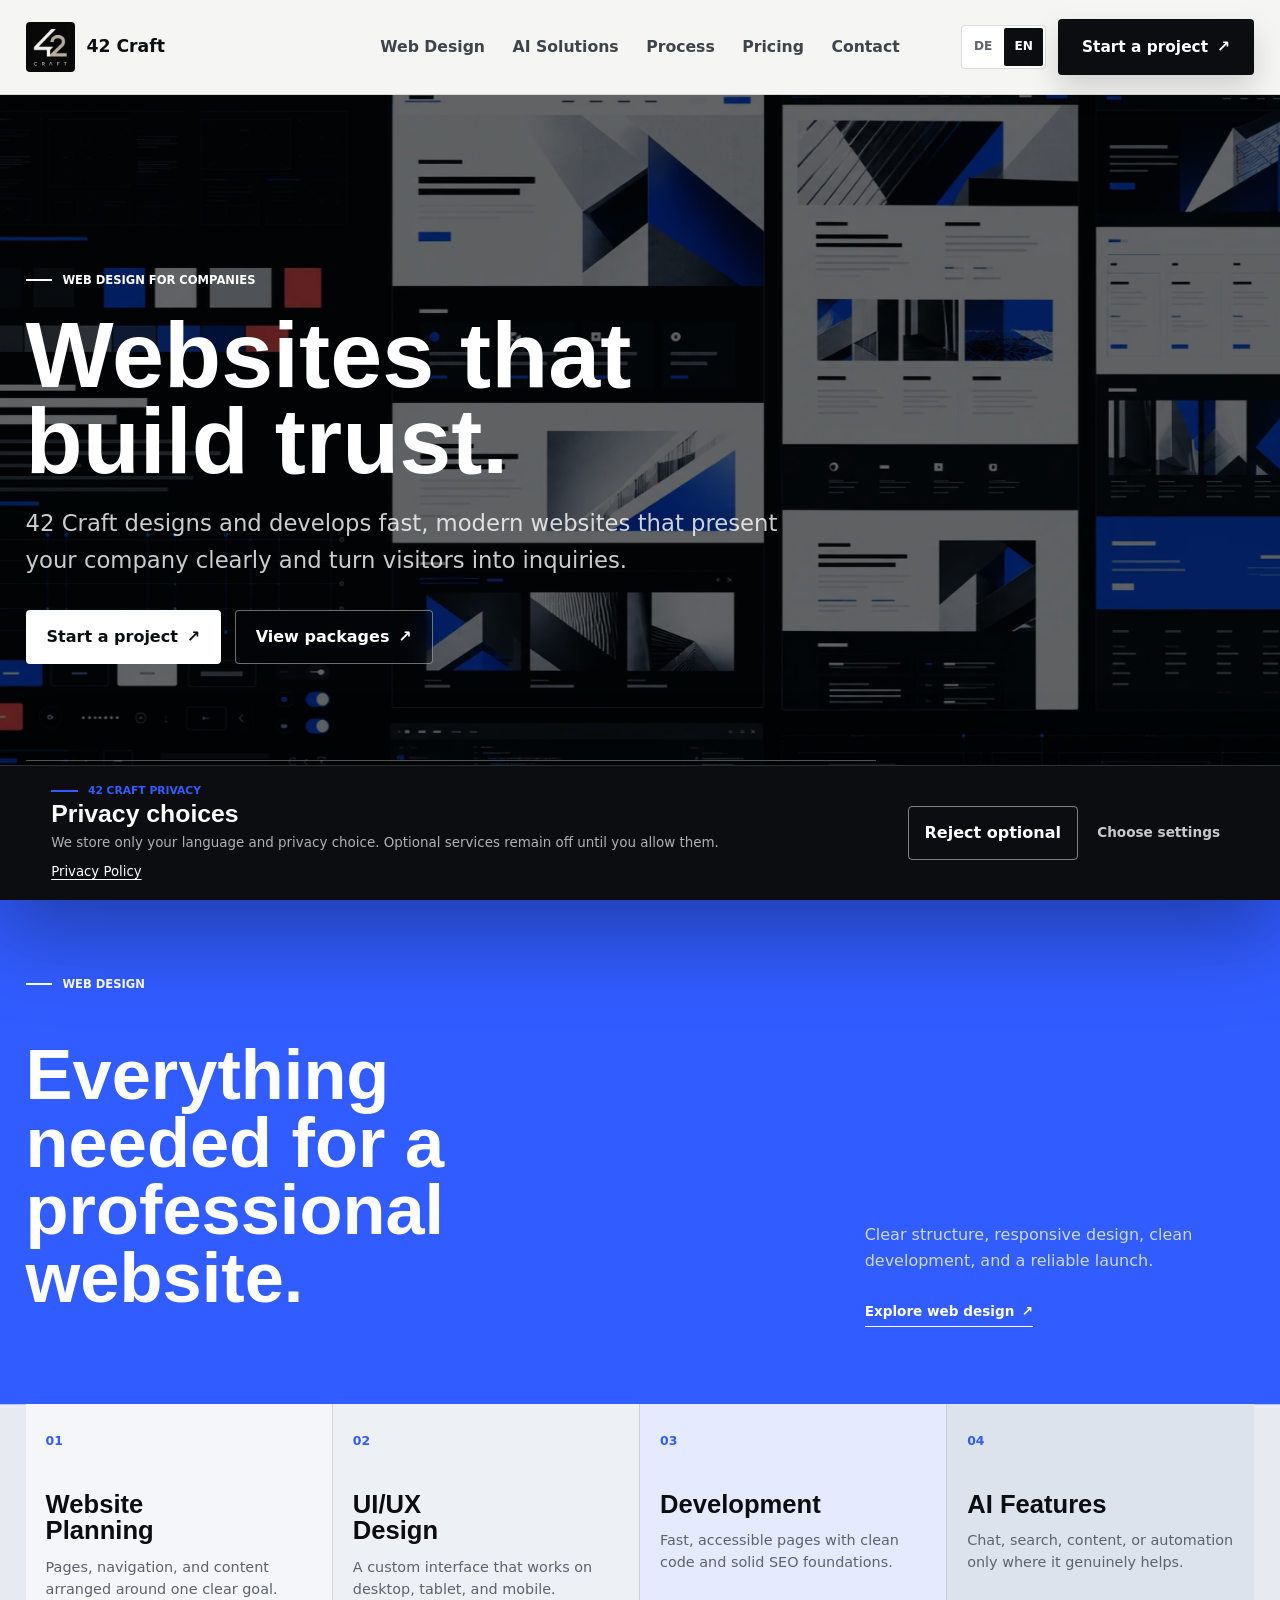
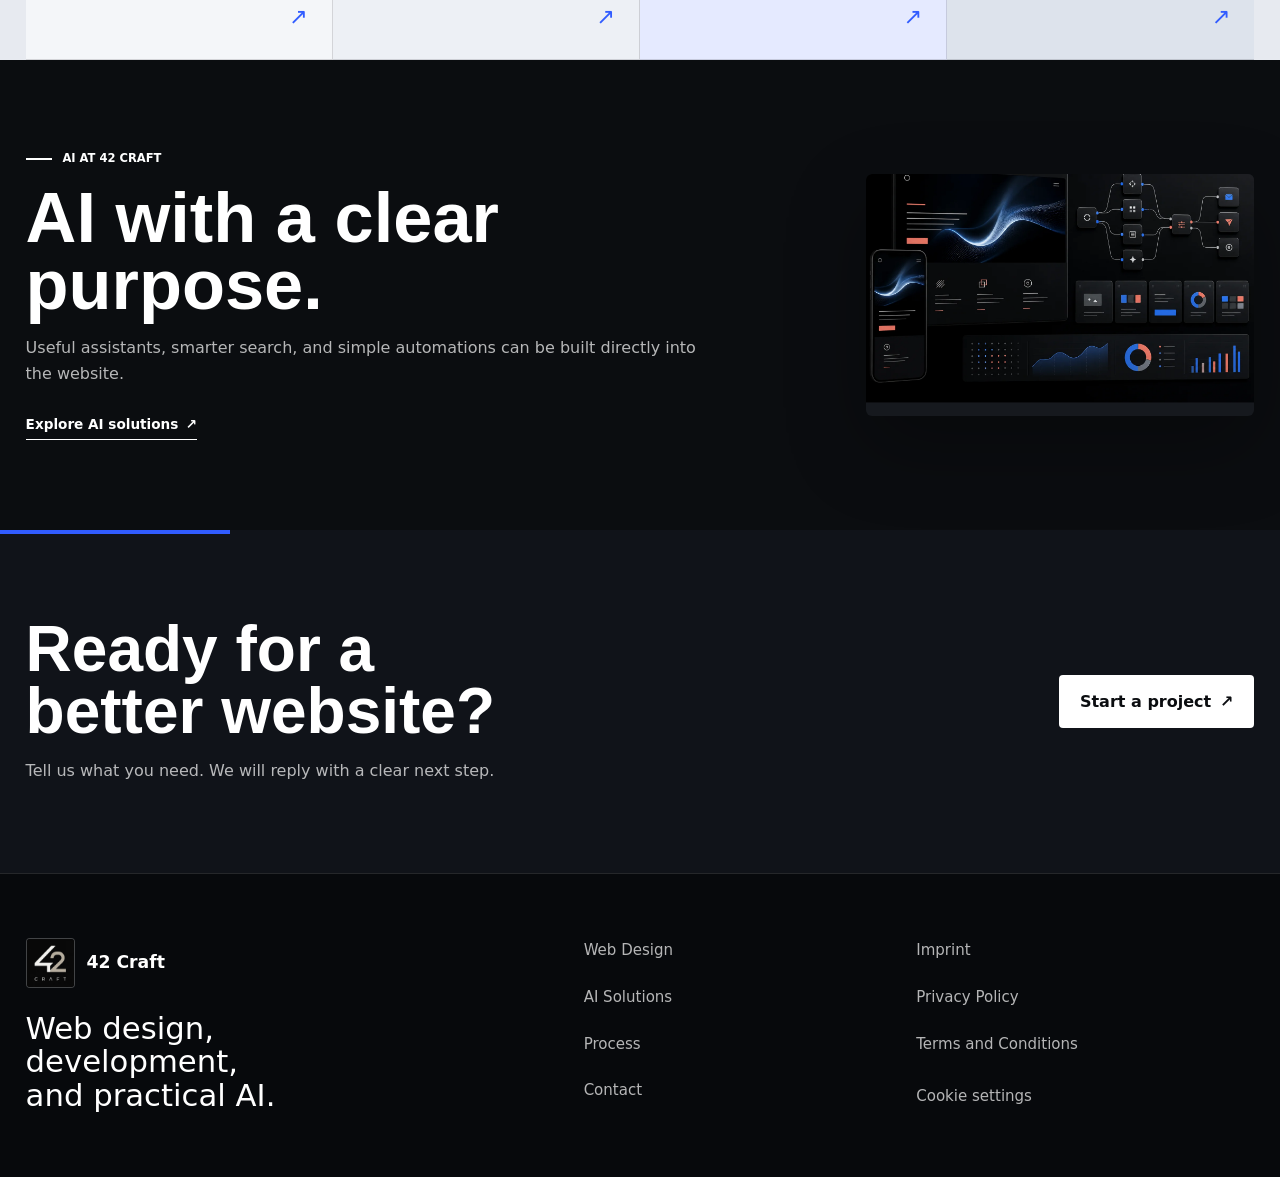
==== index.html @ 64b43cf1 "Improve homepage hero" ====
<!doctype html>
<html lang="en">
  <!-- Replace the html lang value with [LANGUAGE], for example "en" or "de". -->
  <head>
    <meta charset="utf-8" />
    <meta name="viewport" content="width=device-width, initial-scale=1" />
    <title>42 Craft | AI-Powered Web Design and Development</title>
    <meta name="description" content="42 Craft creates premium websites and practical AI systems for ambitious brands." />
    <meta name="keywords" content="[PRIMARY_KEYWORD], [SECONDARY_KEYWORDS]" />
    <meta name="author" content="42 Craft" />
    <meta name="theme-color" content="#0b0d10" />

    <meta property="og:title" content="42 Craft | AI-Powered Web Design and Development" />
    <meta property="og:description" content="Premium websites and practical AI systems for ambitious companies." />
    <meta property="og:type" content="website" />
    <meta property="og:url" content="[WEBSITE_URL]" />
    <meta property="og:image" content="[OG_IMAGE]" />

    <link rel="canonical" href="[CANONICAL_URL]" />
    <link rel="preload" href="assets/42-craft-logo.webp" as="image" type="image/webp" />
    <link rel="preload" href="styles.css" as="style" />
    <link rel="stylesheet" href="styles.css" />
    <link rel="stylesheet" href="prestige.css?v=22" />

    <script type="application/ld+json">
      {
        "@context": "https://schema.org",
        "@type": "ProfessionalService",
        "name": "42 Craft",
        "description": "Premium websites and practical AI systems for ambitious brands.",
        "url": "[WEBSITE_URL]",
        "telephone": "[PHONE_NUMBER]",
        "email": "[EMAIL]",
        "areaServed": "Germany",
        "audience": {
          "@type": "BusinessAudience",
          "audienceType": "Ambitious companies and brands"
        },
        "serviceType": [
          "Web Strategy",
          "UI/UX Design",
          "Web Development",
          "AI Integration and Automation"
        ]
      }
    </script>
  </head>
  <body class="page-home">
    <div class="site-loader" data-site-loader aria-hidden="true"><img src="assets/42-craft-logo.webp" width="520" height="520" alt="" /><span></span></div>
    <a class="skip-link" href="#main">Skip to content</a>

    <header class="site-header" data-header>
      <nav class="nav container" aria-label="Primary navigation">
        <a class="brand" href="index.html" aria-label="42 Craft home">
          <img class="brand-logo" src="assets/42-craft-logo.webp" width="520" height="520" alt="" aria-hidden="true" />
          <span>42 Craft</span>
        </a>

        <button class="nav-toggle" type="button" aria-expanded="false" aria-controls="site-menu" data-nav-toggle>
          <span class="sr-only">Open menu</span>
          <span aria-hidden="true"></span>
          <span aria-hidden="true"></span>
        </button>

        <div class="nav-menu" id="site-menu" data-nav-menu>
          <a href="services.html">Web Design</a>
          <a href="work.html">AI Solutions</a>
          <a href="process.html">Process</a>
          <a href="pricing.html">Pricing</a>
          <a href="contact.html">Contact</a>
        </div>

        <div class="language-switcher" role="group" aria-label="Language">
          <button type="button" data-language="de" aria-pressed="false">DE</button>
          <button type="button" data-language="en" aria-pressed="true">EN</button>
        </div>
        <a class="nav-cta" href="contact.html">Start a project</a>
      </nav>
    </header>

    <main id="main">
      <section class="hero" id="home">
        <div class="hero-media" aria-hidden="true">
          <img src="assets/webdesign-system-v2.webp" width="1536" height="1024" alt="" fetchpriority="high" />
        </div>
        <div class="container hero-grid">
          <div class="hero-copy">
            <p class="eyebrow">Web design for companies</p>
            <h1>Websites that build trust.</h1>
            <p class="hero-lede">42 Craft designs and develops fast, modern websites that present your company clearly and turn visitors into inquiries.</p>
            <div class="hero-actions" aria-label="Primary actions">
              <a class="button button-primary" href="contact.html">Start a project</a>
              <a class="button button-secondary" href="pricing.html">View packages</a>
            </div>
            <div class="hero-bottom">
              <dl class="proof-strip" aria-label="Agency proof points">
                <div><dt>Custom</dt><dd>No templates</dd></div>
                <div><dt>1-2 weeks</dt><dd>Typical launch</dd></div>
                <div><dt>Germany</dt><dd>Service area</dd></div>
              </dl>
            </div>
          </div>
        </div>
      </section>

      <section class="section" id="services">
        <div class="container split-heading reveal">
          <p class="eyebrow">Web Design</p>
          <h2>Everything needed for a professional website.</h2>
          <div class="section-intro">
            <p>Clear structure, responsive design, clean development, and a reliable launch.</p>
            <a class="section-link" href="services.html">Explore web design</a>
          </div>
        </div>

        <div class="container service-grid">
          <article class="service-card reveal">
            <span class="icon" aria-hidden="true">01</span>
            <h3>Website Planning</h3>
            <p>Pages, navigation, and content arranged around one clear goal.</p>
          </article>
          <article class="service-card reveal">
            <span class="icon" aria-hidden="true">02</span>
            <h3>UI/UX Design</h3>
            <p>A custom interface that works on desktop, tablet, and mobile.</p>
          </article>
          <article class="service-card reveal">
            <span class="icon" aria-hidden="true">03</span>
            <h3>Development</h3>
            <p>Fast, accessible pages with clean code and solid SEO foundations.</p>
          </article>
          <article class="service-card reveal">
            <span class="icon" aria-hidden="true">04</span>
            <h3>AI Features</h3>
            <p>Chat, search, content, or automation only where it genuinely helps.</p>
          </article>
        </div>
      </section>

      <section class="section muted" id="ai">
        <div class="container page-hero-grid ai-home-feature">
          <div class="reveal">
            <p class="eyebrow">AI at 42 Craft</p>
            <h2>AI with a clear purpose.</h2>
            <p>Useful assistants, smarter search, and simple automations can be built directly into the website.</p>
            <a class="section-link" href="work.html">Explore AI solutions</a>
          </div>
          <div class="page-hero-art reveal" aria-hidden="true">
            <img src="assets/ai-web-automation-v1.webp" width="1536" height="1024" alt="" loading="lazy" />
          </div>
        </div>
      </section>

      <section class="section home-cta" id="contact">
        <div class="container home-cta-inner reveal">
          <div class="home-cta-copy">
            <h2>Ready for a better website?</h2>
            <p>Tell us what you need. We will reply with a clear next step.</p>
          </div>
          <a class="button button-primary" href="contact.html">Start a project</a>
        </div>
      </section>
    </main>

    <footer class="footer">
      <div class="container footer-grid">
        <div>
          <a class="brand" href="#home">
            <img class="brand-logo" src="assets/42-craft-logo.webp" width="520" height="520" alt="" aria-hidden="true" />
            <span>42 Craft</span>
          </a>
          <p class="footer-kicker">Web design, development, and practical AI.</p>
        </div>
        <div class="footer-links" aria-label="Footer links">
          <a href="services.html">Web Design</a>
          <a href="work.html">AI Solutions</a>
          <a href="process.html">Process</a>
          <a href="contact.html">Contact</a>
        </div>
        <div class="footer-links footer-legal">
          <a href="impressum.html">Imprint</a>
          <a href="datenschutz.html">Privacy Policy</a>
          <a href="agb.html">Terms and Conditions</a>
          <button class="cookie-settings-link" type="button" data-cookie-settings>Cookie settings</button>
        </div>
      </div>
    </footer>

    <script src="script.js?v=16" defer></script>
  </body>
</html>
---- styles.css ----
:root {
  --color-bg: #fbfaf7; /* [BACKGROUND_COLOR] */
  --color-surface: #ffffff;
  --color-surface-muted: #f6f4ef;
  --color-text: #0f172a; /* [TEXT_COLOR] */
  --color-muted: #64748b;
  --color-primary: #0f172a; /* [PRIMARY_COLOR] */
  --color-secondary: #e7e2d6; /* [SECONDARY_COLOR] */
  --color-accent: #9a6b2f; /* [ACCENT_COLOR] */
  --color-fresh: #0f766e;
  --color-sky: #2563eb;
  --color-border: rgba(15, 23, 42, 0.12);
  --color-shadow: rgba(15, 23, 42, 0.12);
  --font-heading: Inter, ui-sans-serif, system-ui, sans-serif; /* [HEADING_FONT_OR_LEAVE_BLANK] */
  --font-body: Inter, ui-sans-serif, system-ui, sans-serif; /* [BODY_FONT_OR_LEAVE_BLANK] */
  --container: 1180px;
  --radius: 8px;
  --section: clamp(4rem, 8vw, 7.5rem);
}

* {
  box-sizing: border-box;
}

html {
  scroll-behavior: smooth;
}

body {
  margin: 0;
  background:
    radial-gradient(circle at 18% 8%, rgba(154, 107, 47, 0.12), transparent 28rem),
    radial-gradient(circle at 86% 2%, rgba(14, 165, 233, 0.1), transparent 24rem),
    linear-gradient(115deg, rgba(15, 118, 110, 0.05), transparent 38%),
    var(--color-bg, #fbfaf7);
  color: var(--color-text, #0f172a);
  font-family: var(--font-body);
  line-height: 1.6;
  text-rendering: optimizeLegibility;
}

body.nav-open {
  overflow: hidden;
}

img,
svg {
  display: block;
  max-width: 100%;
}

a {
  color: inherit;
  text-decoration: none;
}

button,
input,
select,
textarea {
  font: inherit;
}

:focus-visible {
  outline: 3px solid var(--color-accent, #c8a96a);
  outline-offset: 4px;
}

.container {
  width: min(100% - 2rem, var(--container));
  margin-inline: auto;
}

.section {
  padding-block: var(--section);
}

.muted {
  background: var(--color-surface-muted);
}

.skip-link {
  position: fixed;
  z-index: 100;
  top: 1rem;
  left: 1rem;
  padding: 0.75rem 1rem;
  background: var(--color-text, #0f172a);
  color: #fff;
  transform: translateY(-150%);
}

.skip-link:focus {
  transform: translateY(0);
}

.sr-only {
  position: absolute;
  width: 1px;
  height: 1px;
  padding: 0;
  margin: -1px;
  overflow: hidden;
  clip: rect(0, 0, 0, 0);
  white-space: nowrap;
  border: 0;
}

.site-header {
  position: sticky;
  z-index: 20;
  top: 0;
  border-bottom: 1px solid transparent;
  background: color-mix(in srgb, var(--color-bg, #fbfaf7) 90%, transparent);
  backdrop-filter: blur(18px);
  transition: border-color 200ms ease, box-shadow 200ms ease;
}

.site-header.is-scrolled {
  border-color: var(--color-border);
  box-shadow: 0 16px 40px rgba(15, 23, 42, 0.06);
}

.nav {
  display: flex;
  min-height: 76px;
  align-items: center;
  justify-content: space-between;
  gap: 1rem;
}

.brand {
  display: inline-flex;
  align-items: center;
  gap: 0.7rem;
  font-weight: 750;
  letter-spacing: 0;
}

.brand-mark {
  display: grid;
  width: 2.35rem;
  height: 2.35rem;
  place-items: center;
  border: 1px solid var(--color-border);
  border-radius: var(--radius);
  background:
    linear-gradient(135deg, rgba(255, 255, 255, 0.16), transparent),
    var(--color-text, #0f172a);
  color: #fff;
  font-size: 0.82rem;
  box-shadow: inset 0 0 0 1px rgba(255, 255, 255, 0.08);
}

.nav-menu {
  display: none;
}

.nav-menu a,
.footer-links a {
  color: var(--color-muted);
  font-size: 0.94rem;
  transition: color 180ms ease;
}

.nav-menu a:hover,
.footer-links a:hover {
  color: var(--color-text, #0f172a);
}

.nav-menu a[aria-current="page"] {
  color: var(--color-text, #0f172a);
  font-weight: 800;
}

.nav-menu a[aria-current="page"]::after {
  display: block;
  width: 100%;
  height: 2px;
  margin-top: 0.35rem;
  border-radius: 999px;
  background: var(--color-accent);
  content: "";
}

.nav-cta {
  display: none;
}

.nav-toggle {
  display: grid;
  width: 2.75rem;
  height: 2.75rem;
  place-items: center;
  border: 1px solid var(--color-border);
  border-radius: var(--radius);
  background: var(--color-surface);
  cursor: pointer;
}

.nav-toggle span:not(.sr-only) {
  width: 1.1rem;
  height: 2px;
  background: var(--color-text, #0f172a);
  transition: transform 180ms ease;
}

.nav-toggle[aria-expanded="true"] span:nth-child(2) {
  transform: translateY(4px) rotate(45deg);
}

.nav-toggle[aria-expanded="true"] span:nth-child(3) {
  transform: translateY(-4px) rotate(-45deg);
}

.button {
  display: inline-flex;
  min-height: 3rem;
  align-items: center;
  justify-content: center;
  gap: 0.5rem;
  border: 1px solid transparent;
  border-radius: var(--radius);
  padding: 0.82rem 1.1rem;
  font-weight: 700;
  transition: transform 180ms ease, box-shadow 180ms ease, border-color 180ms ease, background 180ms ease;
}

.button:hover {
  transform: translateY(-2px);
}

.button-primary {
  background: var(--color-primary, #0f172a);
  color: #fff;
  box-shadow: 0 16px 36px var(--color-shadow);
}

.button-secondary {
  border-color: var(--color-border);
  background: var(--color-surface);
  color: var(--color-text, #0f172a);
}

.hero {
  position: relative;
  overflow: hidden;
  padding-block: clamp(5.5rem, 10vw, 9rem) clamp(4rem, 8vw, 7rem);
}

.hero::before {
  position: absolute;
  inset: 12% auto auto 50%;
  width: min(34rem, 46vw);
  height: min(34rem, 46vw);
  border: 1px solid rgba(15, 23, 42, 0.08);
  border-radius: 50%;
  content: "";
  transform: translateX(-10%);
}

.hero-grid {
  position: relative;
  display: grid;
  gap: 3rem;
  align-items: center;
}

.eyebrow {
  margin: 0 0 1rem;
  color: var(--color-accent, #9a6b2f);
  font-size: 0.78rem;
  font-weight: 800;
  letter-spacing: 0;
  text-transform: uppercase;
}

h1,
h2,
h3,
p {
  margin-top: 0;
}

h1,
h2,
h3 {
  color: var(--color-text, #0f172a);
  font-family: var(--font-heading);
  line-height: 1.04;
}

h1 {
  max-width: 12ch;
  margin-bottom: 1.35rem;
  font-size: clamp(3.4rem, 11vw, 6.9rem);
}

h2 {
  margin-bottom: 1rem;
  font-size: clamp(2.2rem, 5vw, 4rem);
}

h3 {
  margin-bottom: 0.75rem;
  font-size: clamp(1.25rem, 2.4vw, 1.55rem);
}

.hero-lede {
  max-width: 62ch;
  margin-bottom: 2rem;
  color: var(--color-muted);
  font-size: clamp(1.05rem, 2vw, 1.28rem);
}

.hero-actions {
  display: flex;
  flex-wrap: wrap;
  gap: 0.85rem;
  margin-bottom: 2rem;
}

.proof-strip {
  display: grid;
  grid-template-columns: repeat(3, 1fr);
  gap: 1rem;
  margin: 0;
}

.proof-strip div {
  border-top: 1px solid var(--color-border);
  padding-top: 1rem;
}

.proof-strip dt {
  font-weight: 850;
}

.proof-strip dd {
  margin: 0.2rem 0 0;
  color: var(--color-muted);
  font-size: 0.88rem;
}

.hero-visual {
  position: relative;
  --tilt-x: 0deg;
  --tilt-y: 0deg;
}

.browser-shell {
  overflow: hidden;
  border: 1px solid var(--color-border);
  border-radius: var(--radius);
  background: var(--color-surface);
  box-shadow: 0 28px 80px rgba(15, 23, 42, 0.16);
  transform: perspective(1100px) rotateX(var(--tilt-y)) rotateY(var(--tilt-x)) rotate(1.2deg);
  transition: transform 220ms ease, box-shadow 220ms ease;
}

.browser-shell:hover {
  box-shadow: 0 34px 90px rgba(15, 23, 42, 0.2);
  transform: perspective(1100px) rotateX(var(--tilt-y)) rotateY(var(--tilt-x)) rotate(0deg) translateY(-4px);
}

.browser-top {
  display: flex;
  gap: 0.45rem;
  border-bottom: 1px solid var(--color-border);
  padding: 1rem;
}

.browser-top span {
  width: 0.65rem;
  height: 0.65rem;
  border-radius: 999px;
  background: #cbd5e1;
}

.preview-panel {
  display: grid;
  grid-template-columns: 4.5rem 1fr;
  min-height: 420px;
}

.preview-sidebar {
  display: flex;
  flex-direction: column;
  gap: 0.75rem;
  border-right: 1px solid var(--color-border);
  padding: 1rem;
}

.preview-sidebar span,
.preview-kicker,
.preview-title,
.preview-copy,
.preview-grid span {
  border-radius: var(--radius);
  background: #e2e8f0;
}

.preview-sidebar span {
  height: 2rem;
}

.preview-content {
  padding: clamp(1.2rem, 4vw, 2rem);
}

.mock-hero-card {
  position: relative;
  overflow: hidden;
  border-radius: var(--radius);
  padding: clamp(1.1rem, 3vw, 1.6rem);
  margin-bottom: 1rem;
  background:
    linear-gradient(135deg, rgba(255, 255, 255, 0.88), rgba(255, 255, 255, 0.34)),
    linear-gradient(135deg, #0f172a, #0f766e 55%, #d6a85d);
  color: #fff;
}

.mock-hero-card::after {
  position: absolute;
  inset: auto -10% -28% 38%;
  height: 70%;
  border-radius: 50%;
  background: rgba(255, 255, 255, 0.22);
  content: "";
}

.mock-label {
  display: inline-flex;
  margin-bottom: 1.8rem;
  border: 1px solid rgba(255, 255, 255, 0.3);
  border-radius: 999px;
  padding: 0.25rem 0.7rem;
  font-size: 0.74rem;
  font-weight: 800;
  text-transform: uppercase;
}

.mock-hero-card strong {
  position: relative;
  z-index: 1;
  display: block;
  font-size: clamp(1.8rem, 4vw, 3.2rem);
  line-height: 1;
}

.mock-hero-card p {
  position: relative;
  z-index: 1;
  max-width: 20rem;
  margin: 0.7rem 0 1.2rem;
  color: rgba(255, 255, 255, 0.78);
}

.mock-cta-row {
  position: relative;
  z-index: 1;
  display: flex;
  gap: 0.6rem;
}

.mock-cta-row span {
  display: block;
  width: 5.5rem;
  height: 2.2rem;
  border-radius: 999px;
  background: #fff;
}

.mock-cta-row span:last-child {
  width: 3.4rem;
  background: rgba(255, 255, 255, 0.25);
}

.preview-kicker {
  width: 6rem;
  height: 0.8rem;
  margin-bottom: 1rem;
  background: var(--color-accent, #c8a96a);
}

.preview-title {
  width: 80%;
  height: 4.6rem;
  margin-bottom: 1rem;
  background: var(--color-text, #0f172a);
}

.preview-copy {
  width: 68%;
  height: 1.1rem;
  margin-bottom: 2rem;
}

.preview-grid {
  display: grid;
  grid-template-columns: repeat(2, minmax(0, 1fr));
  gap: 1rem;
}

.preview-grid span {
  display: grid;
  min-height: 120px;
  align-content: end;
  gap: 0.2rem;
  padding: 0.9rem;
  background:
    linear-gradient(135deg, rgba(255, 255, 255, 0.72), rgba(255, 255, 255, 0.12)),
    linear-gradient(135deg, #a7f3d0, #bfdbfe);
}

.preview-grid b {
  color: var(--color-text);
  font-size: 1.35rem;
}

.preview-grid em {
  color: var(--color-muted);
  font-size: 0.82rem;
  font-style: normal;
  font-weight: 800;
}

.insight-card {
  position: absolute;
  right: 1rem;
  bottom: -1.4rem;
  width: min(12rem, 48%);
  border: 1px solid var(--color-border);
  border-radius: var(--radius);
  padding: 1rem;
  background: var(--color-surface);
  box-shadow: 0 20px 50px rgba(15, 23, 42, 0.14);
}

.insight-card span {
  display: block;
  color: var(--color-muted);
  font-size: 0.82rem;
}

.insight-card strong {
  font-size: 2rem;
}

.floating-proof {
  position: absolute;
  left: -0.8rem;
  top: 12%;
  width: min(13rem, 46%);
  border: 1px solid var(--color-border);
  border-radius: var(--radius);
  padding: 0.95rem;
  background: rgba(255, 255, 255, 0.78);
  box-shadow: 0 20px 50px rgba(15, 23, 42, 0.12);
  backdrop-filter: blur(14px);
}

.floating-proof span {
  display: block;
  color: var(--color-muted);
  font-size: 0.8rem;
}

.floating-proof strong {
  display: block;
  color: var(--color-fresh);
  font-size: 1.25rem;
}

.logo-band {
  border-block: 1px solid var(--color-border);
  padding-block: 1.4rem;
  background: var(--color-surface);
}

.logo-band .container {
  display: grid;
  gap: 1rem;
  align-items: center;
}

.logo-band h2 {
  margin: 0;
  color: var(--color-muted);
  font-size: 0.85rem;
  line-height: 1.4;
  text-transform: uppercase;
}

.logo-grid {
  display: grid;
  grid-template-columns: repeat(2, 1fr);
  gap: 0.75rem;
}

.logo-grid span {
  display: grid;
  min-height: 3.2rem;
  place-items: center;
  border: 1px solid var(--color-border);
  border-radius: var(--radius);
  color: var(--color-muted);
  font-weight: 700;
}

.impact-band {
  padding-block: 1rem;
  background: #0f172a;
  color: #fff;
}

.impact-grid {
  display: grid;
  gap: 1px;
  background: rgba(255, 255, 255, 0.14);
}

.impact-item {
  display: grid;
  gap: 0.2rem;
  padding: 1.1rem;
  background: #0f172a;
}

.impact-item span {
  color: rgba(255, 255, 255, 0.58);
  font-size: 0.82rem;
}

.impact-item strong {
  color: #fff;
  font-size: 1.08rem;
}

.split-heading,
.about-grid,
.contact-grid,
.faq-grid {
  display: grid;
  gap: 2rem;
}

.split-heading p:last-child,
.section-heading {
  max-width: 720px;
}

.split-heading p:last-child,
.feature-list p,
.process-step p,
.service-card p,
.testimonial,
.price-card p,
.faq-list p,
.final-cta p,
.footer p,
.work-card span {
  color: var(--color-muted);
}

.service-grid,
.work-grid,
.process-grid,
.testimonial-grid,
.pricing-grid {
  display: grid;
  gap: 1rem;
}

.service-card,
.process-step,
.testimonial,
.price-card {
  border: 1px solid var(--color-border);
  border-radius: var(--radius);
  padding: clamp(1.25rem, 3vw, 1.75rem);
  background: var(--color-surface);
}

.service-card {
  transition: transform 180ms ease, box-shadow 180ms ease;
}

.service-card:hover {
  transform: translateY(-4px);
  box-shadow: 0 18px 45px rgba(15, 23, 42, 0.08);
}

.service-card:nth-child(2),
.process-step:nth-child(2) {
  background: linear-gradient(180deg, #fff, #f0f9ff);
}

.service-card:nth-child(3),
.process-step:nth-child(3) {
  background: linear-gradient(180deg, #fff, #fef3c7);
}

.icon,
.process-step span,
.badge {
  display: inline-flex;
  margin-bottom: 1rem;
  align-items: center;
  justify-content: center;
  border: 1px solid var(--color-border);
  border-radius: 999px;
  padding: 0.25rem 0.7rem;
  color: var(--color-accent, #9a6b2f);
  font-size: 0.78rem;
  font-weight: 800;
}

.work-card {
  display: grid;
  gap: 1rem;
}

.work-card p {
  margin-bottom: 0.35rem;
  color: var(--color-accent, #9a6b2f);
  font-size: 0.82rem;
  font-weight: 800;
  text-transform: uppercase;
}

.work-image {
  position: relative;
  overflow: hidden;
  min-height: 260px;
  border: 1px solid var(--color-border);
  border-radius: var(--radius);
  background:
    linear-gradient(140deg, rgba(15, 23, 42, 0.88), rgba(15, 23, 42, 0.1)),
    repeating-linear-gradient(90deg, rgba(255, 255, 255, 0.24) 0 1px, transparent 1px 64px),
    #a7f3d0;
}

.work-image::after,
.case-media::after {
  position: absolute;
  right: 1.2rem;
  bottom: 1.2rem;
  width: 42%;
  height: 34%;
  border: 1px solid rgba(255, 255, 255, 0.45);
  border-radius: var(--radius);
  background: rgba(255, 255, 255, 0.24);
  backdrop-filter: blur(10px);
  content: "";
}

.work-image.alt {
  background:
    linear-gradient(140deg, rgba(15, 23, 42, 0.76), rgba(15, 23, 42, 0.06)),
    repeating-linear-gradient(0deg, rgba(255, 255, 255, 0.28) 0 1px, transparent 1px 54px),
    #bfdbfe;
}

.work-image.warm {
  background:
    linear-gradient(140deg, rgba(15, 23, 42, 0.82), rgba(15, 23, 42, 0.08)),
    repeating-linear-gradient(45deg, rgba(255, 255, 255, 0.24) 0 1px, transparent 1px 46px),
    #fde68a;
}

.feature-list {
  display: grid;
  gap: 1.25rem;
}

.feature-list div {
  border-top: 1px solid var(--color-border);
  padding-top: 1.25rem;
}

.testimonial {
  margin: 0;
}

.avatar {
  display: grid;
  width: 3rem;
  height: 3rem;
  place-items: center;
  margin-bottom: 1.2rem;
  border-radius: 50%;
  background: linear-gradient(135deg, #0f172a, #0f766e);
  color: #fff;
  font-size: 0.72rem;
  font-weight: 900;
}

.testimonial blockquote {
  margin: 0 0 1.5rem;
  color: var(--color-text, #0f172a);
  font-size: 1.1rem;
  line-height: 1.5;
}

.testimonial figcaption {
  color: var(--color-muted);
  font-size: 0.92rem;
}

.price-card {
  display: flex;
  flex-direction: column;
  gap: 1rem;
}

.price-card .button {
  margin-top: auto;
}

.price-card.featured {
  background: var(--color-text, #0f172a);
  color: #fff;
}

.price-card.featured h3,
.price-card.featured h2,
.price-card.featured .price {
  color: #fff;
}

.price-card.featured p {
  color: rgba(255, 255, 255, 0.72);
}

.price {
  margin-bottom: 0;
  color: var(--color-text, #0f172a);
  font-size: 2rem;
  font-weight: 850;
}

.faq-list {
  display: grid;
  gap: 0.85rem;
}

.faq-list details {
  border: 1px solid var(--color-border);
  border-radius: var(--radius);
  background: var(--color-surface);
}

.faq-list summary {
  cursor: pointer;
  padding: 1.1rem;
  font-weight: 750;
}

.faq-list p {
  margin: 0;
  padding: 0 1.1rem 1.1rem;
}

.final-cta {
  background: var(--color-text, #0f172a);
  color: #fff;
}

.final-cta h1,
.final-cta h2,
.final-cta .eyebrow {
  color: #fff;
}

.final-cta p {
  color: rgba(255, 255, 255, 0.72);
}

.contact-details {
  display: grid;
  gap: 0.6rem;
  margin-top: 1.5rem;
}

.contact-details a {
  color: #fff;
  font-weight: 750;
}

.contact-form {
  display: grid;
  gap: 1rem;
  border: 1px solid rgba(255, 255, 255, 0.16);
  border-radius: var(--radius);
  padding: clamp(1rem, 3vw, 1.5rem);
  background: rgba(255, 255, 255, 0.07);
}

.form-row {
  display: grid;
  gap: 0.4rem;
}

.form-row label {
  color: rgba(255, 255, 255, 0.82);
  font-size: 0.9rem;
  font-weight: 700;
}

.form-row input,
.form-row select,
.form-row textarea {
  width: 100%;
  border: 1px solid rgba(255, 255, 255, 0.16);
  border-radius: var(--radius);
  padding: 0.85rem 0.9rem;
  background: rgba(255, 255, 255, 0.1);
  color: #fff;
}

.form-row select option {
  color: #0f172a;
}

.form-row textarea {
  resize: vertical;
}

.form-row input:user-invalid,
.form-row select:user-invalid,
.form-row textarea:user-invalid {
  border-color: #fda4af;
}

.honeypot {
  position: absolute;
  left: -9999px;
}

.form-status {
  min-height: 1.5rem;
  margin: 0;
  color: rgba(255, 255, 255, 0.78);
}

.footer {
  padding-block: 2.5rem;
  background: #080d16;
  color: #fff;
}

.footer-grid {
  display: grid;
  gap: 2rem;
}

.footer .brand-mark {
  background: #fff;
  color: #080d16;
}

.footer p {
  margin: 1rem 0 0;
}

.footer-links {
  display: grid;
  gap: 0.75rem;
}

.footer-links a {
  color: rgba(255, 255, 255, 0.7);
}

.footer-links a:hover {
  color: #fff;
}

.final-cta .button-primary,
.price-card.featured .button-primary {
  background: #fff;
  color: var(--color-text, #0f172a);
  box-shadow: 0 18px 42px rgba(255, 255, 255, 0.16);
}

.final-cta .cta-panel {
  border-color: rgba(255, 255, 255, 0.16);
  background: rgba(255, 255, 255, 0.08);
}

.page-hero {
  position: relative;
  overflow: hidden;
  padding-block: clamp(5.5rem, 10vw, 8.5rem);
}

.page-hero::before {
  position: absolute;
  inset: auto 0 0;
  height: 42%;
  background: linear-gradient(180deg, transparent, rgba(255, 255, 255, 0.66));
  content: "";
  pointer-events: none;
}

.page-hero-grid {
  position: relative;
  display: grid;
  gap: 2rem;
  align-items: end;
}

.page-hero h1 {
  max-width: 13ch;
}

.hero-stat-stack,
.price-signal,
.timeline-card,
.kinetic-frame,
.cta-panel,
.comparison {
  border: 1px solid var(--color-border);
  border-radius: var(--radius);
  background: rgba(255, 255, 255, 0.72);
  box-shadow: 0 24px 70px rgba(15, 23, 42, 0.1);
  backdrop-filter: blur(16px);
}

.hero-stat-stack {
  display: grid;
  gap: 0.8rem;
  padding: 1rem;
}

.hero-stat-stack div {
  display: flex;
  align-items: center;
  justify-content: space-between;
  border-bottom: 1px solid var(--color-border);
  padding: 0.9rem 0.2rem;
}

.hero-stat-stack div:last-child {
  border-bottom: 0;
}

.hero-stat-stack strong {
  font-size: 2rem;
}

.hero-stat-stack span,
.price-signal p,
.case-copy p,
.mini-metrics dd,
.timeline-step p,
.clean-list,
.comparison-grid span,
.case-tags span,
.tool-grid span,
.board-columns span,
.value-grid span,
.contact-trust span {
  color: var(--color-muted);
}

.service-lab {
  background:
    linear-gradient(90deg, rgba(15, 23, 42, 0.04) 1px, transparent 1px),
    linear-gradient(180deg, rgba(15, 23, 42, 0.04) 1px, transparent 1px);
  background-size: 64px 64px;
}

.service-deep-grid,
.case-grid,
.timeline {
  display: grid;
  gap: 1rem;
}

.deep-card,
.case-card,
.timeline-step {
  border: 1px solid var(--color-border);
  border-radius: var(--radius);
  background: var(--color-surface);
  box-shadow: 0 18px 50px rgba(15, 23, 42, 0.07);
}

.deep-card {
  padding: clamp(1.25rem, 3vw, 2rem);
}

.deep-card h2,
.case-card h2,
.timeline-step h2 {
  font-size: clamp(1.7rem, 3vw, 2.45rem);
}

.clean-list {
  display: grid;
  gap: 0.55rem;
  margin: 1.2rem 0 0;
  padding: 0;
  list-style: none;
}

.clean-list li {
  display: flex;
  gap: 0.65rem;
  align-items: center;
}

.clean-list li::before {
  width: 0.5rem;
  height: 0.5rem;
  border-radius: 999px;
  background: var(--color-accent);
  content: "";
}

.kinetic-frame {
  position: relative;
  display: grid;
  min-height: 320px;
  grid-template-columns: repeat(2, 1fr);
  gap: 1rem;
  padding: 1rem;
  overflow: hidden;
}

.kinetic-frame span {
  border-radius: var(--radius);
  background: linear-gradient(135deg, rgba(15, 23, 42, 0.9), rgba(154, 107, 47, 0.35));
}

.kinetic-frame span:nth-child(2) {
  transform: translateY(2rem);
  background: linear-gradient(135deg, #bfdbfe, #fff);
}

.kinetic-frame span:nth-child(3) {
  transform: translateY(-1.5rem);
  background: linear-gradient(135deg, #fde68a, #fff);
}

.kinetic-frame span:nth-child(4) {
  background: linear-gradient(135deg, #a7f3d0, #fff);
}

.case-card {
  display: grid;
  gap: 1rem;
  padding: 1rem;
}

.case-media {
  min-height: 320px;
}

.case-copy {
  padding: clamp(0.4rem, 3vw, 2rem);
}

.case-tags {
  display: flex;
  flex-wrap: wrap;
  gap: 0.5rem;
  margin-top: 1.2rem;
}

.case-tags span {
  border: 1px solid var(--color-border);
  border-radius: 999px;
  padding: 0.35rem 0.7rem;
  background: var(--color-surface-muted);
  font-size: 0.78rem;
  font-weight: 800;
}

.mini-metrics {
  display: grid;
  grid-template-columns: repeat(2, minmax(0, 1fr));
  gap: 1rem;
  margin: 1.5rem 0 0;
}

.mini-metrics div {
  border-top: 1px solid var(--color-border);
  padding-top: 0.8rem;
}

.mini-metrics dt {
  font-weight: 850;
}

.mini-metrics dd {
  margin: 0.2rem 0 0;
}

.timeline-card {
  display: grid;
  gap: 0.75rem;
  padding: 1rem;
}

.timeline-card span {
  border-radius: var(--radius);
  padding: 1rem;
  background: var(--color-text);
  color: #fff;
  font-weight: 800;
}

.timeline-step {
  position: relative;
  padding: clamp(1.25rem, 3vw, 2rem);
}

.timeline-step::before {
  position: absolute;
  inset: 0 0 auto;
  height: 4px;
  background: linear-gradient(90deg, var(--color-accent), var(--color-fresh), var(--color-sky));
  content: "";
}

.timeline-step span {
  display: inline-flex;
  margin-bottom: 1rem;
  color: var(--color-accent);
  font-weight: 900;
}

.price-signal {
  padding: clamp(1.25rem, 3vw, 2rem);
}

.price-signal span {
  color: var(--color-accent);
  font-weight: 850;
  text-transform: uppercase;
}

.price-signal strong {
  display: block;
  margin-block: 0.7rem;
  font-size: clamp(2rem, 5vw, 3.5rem);
  line-height: 1;
}

.comparison {
  padding: clamp(1.25rem, 3vw, 2rem);
}

.comparison-grid {
  display: grid;
  gap: 0.75rem;
  margin-top: 1.5rem;
}

.comparison-grid span {
  border: 1px solid var(--color-border);
  border-radius: var(--radius);
  padding: 1rem;
  background: var(--color-surface);
  font-weight: 750;
}

.tool-wall,
.sprint-board,
.value-stack {
  display: grid;
  gap: 1.5rem;
}

.tool-grid,
.value-grid,
.board-columns {
  display: grid;
  gap: 0.85rem;
}

.tool-grid span,
.value-grid div,
.board-columns div,
.contact-trust span {
  border: 1px solid var(--color-border);
  border-radius: var(--radius);
  background: var(--color-surface);
}

.tool-grid span {
  padding: 1rem;
  font-weight: 850;
}

.board-columns div {
  display: grid;
  gap: 0.65rem;
  padding: 1rem;
}

.board-columns strong,
.value-grid strong {
  color: var(--color-text);
  font-size: 1.05rem;
}

.board-columns span {
  border-radius: var(--radius);
  padding: 0.7rem;
  background: var(--color-surface-muted);
  font-size: 0.9rem;
}

.value-grid div {
  display: grid;
  gap: 0.3rem;
  padding: 1rem;
}

.contact-trust {
  display: flex;
  flex-wrap: wrap;
  gap: 0.55rem;
  margin-top: 1.5rem;
}

.contact-trust span {
  border-color: rgba(255, 255, 255, 0.16);
  padding: 0.55rem 0.75rem;
  background: rgba(255, 255, 255, 0.08);
  color: rgba(255, 255, 255, 0.76);
  font-size: 0.84rem;
  font-weight: 750;
}

.cta-panel {
  padding: clamp(1.5rem, 5vw, 3rem);
  text-align: center;
}

.contact-page {
  min-height: calc(100vh - 76px);
  display: grid;
  align-items: center;
}

.reveal {
  opacity: 0;
  transform: translateY(18px);
  transition: opacity 600ms ease, transform 600ms ease;
}

.reveal.is-visible {
  opacity: 1;
  transform: translateY(0);
}

@media (prefers-reduced-motion: reduce) {
  *,
  *::before,
  *::after {
    scroll-behavior: auto !important;
    transition-duration: 0.01ms !important;
    animation-duration: 0.01ms !important;
    animation-iteration-count: 1 !important;
  }

  .reveal {
    opacity: 1;
    transform: none;
  }
}

@media (max-width: 767px) {
  .nav-menu {
    position: fixed;
    inset: 76px 1rem auto;
    display: grid;
    gap: 0.35rem;
    border: 1px solid var(--color-border);
    border-radius: var(--radius);
    padding: 0.75rem;
    background: var(--color-surface);
    box-shadow: 0 20px 60px rgba(15, 23, 42, 0.12);
    transform: translateY(-120%);
    visibility: hidden;
    transition: transform 180ms ease, visibility 180ms ease;
  }

  .nav-menu.is-open {
    transform: translateY(0);
    visibility: visible;
  }

  .nav-menu a {
    border-radius: var(--radius);
    padding: 0.85rem;
  }

  .proof-strip {
    grid-template-columns: 1fr;
  }

  .preview-panel {
    grid-template-columns: 1fr;
    min-height: 340px;
  }

  .preview-sidebar {
    display: none;
  }
}

@media (min-width: 640px) {
  .logo-grid,
  .service-grid,
  .process-grid,
  .testimonial-grid,
  .pricing-grid,
  .impact-grid,
  .tool-grid,
  .value-grid {
    grid-template-columns: repeat(2, minmax(0, 1fr));
  }
}

@media (min-width: 768px) {
  .nav-toggle {
    display: none;
  }

  .nav-menu {
    display: flex;
    align-items: center;
    gap: clamp(1rem, 2vw, 1.7rem);
  }

  .nav-cta {
    display: inline-flex;
    border: 1px solid var(--color-border);
    border-radius: var(--radius);
    padding: 0.72rem 0.95rem;
    font-weight: 750;
    transition: background 180ms ease, color 180ms ease;
  }

  .nav-cta:hover {
    background: var(--color-text, #0f172a);
    color: #fff;
  }

  .hero-grid,
  .split-heading,
  .about-grid,
  .contact-grid,
  .faq-grid,
  .page-hero-grid {
    grid-template-columns: minmax(0, 1fr) minmax(0, 0.85fr);
  }

  .logo-band .container {
    grid-template-columns: 0.5fr 1.5fr;
  }

  .logo-grid {
    grid-template-columns: repeat(4, 1fr);
  }

  .work-grid {
    grid-template-columns: 1.15fr 0.85fr;
  }

  .work-card:first-child {
    grid-row: span 2;
  }

  .footer-grid {
    grid-template-columns: 1.4fr 0.8fr 0.8fr;
  }

  .case-card {
    grid-template-columns: 1.1fr 0.9fr;
    align-items: center;
  }

  .case-card.reverse .case-media {
    order: 2;
  }

  .timeline {
    grid-template-columns: repeat(4, minmax(0, 1fr));
  }

  .comparison-grid {
    grid-template-columns: repeat(3, minmax(0, 1fr));
  }

  .board-columns {
    grid-template-columns: repeat(3, minmax(0, 1fr));
  }
}

@media (min-width: 980px) {
  .service-grid,
  .process-grid,
  .service-deep-grid {
    grid-template-columns: repeat(4, minmax(0, 1fr));
  }

  .pricing-grid,
  .testimonial-grid,
  .impact-grid {
    grid-template-columns: repeat(3, minmax(0, 1fr));
  }

  .impact-grid {
    grid-template-columns: repeat(4, minmax(0, 1fr));
  }

  .tool-grid {
    grid-template-columns: repeat(6, minmax(0, 1fr));
  }
}
---- styles.css ----
:root {
  --color-bg: #fbfaf7; /* [BACKGROUND_COLOR] */
  --color-surface: #ffffff;
  --color-surface-muted: #f6f4ef;
  --color-text: #0f172a; /* [TEXT_COLOR] */
  --color-muted: #64748b;
  --color-primary: #0f172a; /* [PRIMARY_COLOR] */
  --color-secondary: #e7e2d6; /* [SECONDARY_COLOR] */
  --color-accent: #9a6b2f; /* [ACCENT_COLOR] */
  --color-fresh: #0f766e;
  --color-sky: #2563eb;
  --color-border: rgba(15, 23, 42, 0.12);
  --color-shadow: rgba(15, 23, 42, 0.12);
  --font-heading: Inter, ui-sans-serif, system-ui, sans-serif; /* [HEADING_FONT_OR_LEAVE_BLANK] */
  --font-body: Inter, ui-sans-serif, system-ui, sans-serif; /* [BODY_FONT_OR_LEAVE_BLANK] */
  --container: 1180px;
  --radius: 8px;
  --section: clamp(4rem, 8vw, 7.5rem);
}

* {
  box-sizing: border-box;
}

html {
  scroll-behavior: smooth;
}

body {
  margin: 0;
  background:
    radial-gradient(circle at 18% 8%, rgba(154, 107, 47, 0.12), transparent 28rem),
    radial-gradient(circle at 86% 2%, rgba(14, 165, 233, 0.1), transparent 24rem),
    linear-gradient(115deg, rgba(15, 118, 110, 0.05), transparent 38%),
    var(--color-bg, #fbfaf7);
  color: var(--color-text, #0f172a);
  font-family: var(--font-body);
  line-height: 1.6;
  text-rendering: optimizeLegibility;
}

body.nav-open {
  overflow: hidden;
}

img,
svg {
  display: block;
  max-width: 100%;
}

a {
  color: inherit;
  text-decoration: none;
}

button,
input,
select,
textarea {
  font: inherit;
}

:focus-visible {
  outline: 3px solid var(--color-accent, #c8a96a);
  outline-offset: 4px;
}

.container {
  width: min(100% - 2rem, var(--container));
  margin-inline: auto;
}

.section {
  padding-block: var(--section);
}

.muted {
  background: var(--color-surface-muted);
}

.skip-link {
  position: fixed;
  z-index: 100;
  top: 1rem;
  left: 1rem;
  padding: 0.75rem 1rem;
  background: var(--color-text, #0f172a);
  color: #fff;
  transform: translateY(-150%);
}

.skip-link:focus {
  transform: translateY(0);
}

.sr-only {
  position: absolute;
  width: 1px;
  height: 1px;
  padding: 0;
  margin: -1px;
  overflow: hidden;
  clip: rect(0, 0, 0, 0);
  white-space: nowrap;
  border: 0;
}

.site-header {
  position: sticky;
  z-index: 20;
  top: 0;
  border-bottom: 1px solid transparent;
  background: color-mix(in srgb, var(--color-bg, #fbfaf7) 90%, transparent);
  backdrop-filter: blur(18px);
  transition: border-color 200ms ease, box-shadow 200ms ease;
}

.site-header.is-scrolled {
  border-color: var(--color-border);
  box-shadow: 0 16px 40px rgba(15, 23, 42, 0.06);
}

.nav {
  display: flex;
  min-height: 76px;
  align-items: center;
  justify-content: space-between;
  gap: 1rem;
}

.brand {
  display: inline-flex;
  align-items: center;
  gap: 0.7rem;
  font-weight: 750;
  letter-spacing: 0;
}

.brand-mark {
  display: grid;
  width: 2.35rem;
  height: 2.35rem;
  place-items: center;
  border: 1px solid var(--color-border);
  border-radius: var(--radius);
  background:
    linear-gradient(135deg, rgba(255, 255, 255, 0.16), transparent),
    var(--color-text, #0f172a);
  color: #fff;
  font-size: 0.82rem;
  box-shadow: inset 0 0 0 1px rgba(255, 255, 255, 0.08);
}

.nav-menu {
  display: none;
}

.nav-menu a,
.footer-links a {
  color: var(--color-muted);
  font-size: 0.94rem;
  transition: color 180ms ease;
}

.nav-menu a:hover,
.footer-links a:hover {
  color: var(--color-text, #0f172a);
}

.nav-menu a[aria-current="page"] {
  color: var(--color-text, #0f172a);
  font-weight: 800;
}

.nav-menu a[aria-current="page"]::after {
  display: block;
  width: 100%;
  height: 2px;
  margin-top: 0.35rem;
  border-radius: 999px;
  background: var(--color-accent);
  content: "";
}

.nav-cta {
  display: none;
}

.nav-toggle {
  display: grid;
  width: 2.75rem;
  height: 2.75rem;
  place-items: center;
  border: 1px solid var(--color-border);
  border-radius: var(--radius);
  background: var(--color-surface);
  cursor: pointer;
}

.nav-toggle span:not(.sr-only) {
  width: 1.1rem;
  height: 2px;
  background: var(--color-text, #0f172a);
  transition: transform 180ms ease;
}

.nav-toggle[aria-expanded="true"] span:nth-child(2) {
  transform: translateY(4px) rotate(45deg);
}

.nav-toggle[aria-expanded="true"] span:nth-child(3) {
  transform: translateY(-4px) rotate(-45deg);
}

.button {
  display: inline-flex;
  min-height: 3rem;
  align-items: center;
  justify-content: center;
  gap: 0.5rem;
  border: 1px solid transparent;
  border-radius: var(--radius);
  padding: 0.82rem 1.1rem;
  font-weight: 700;
  transition: transform 180ms ease, box-shadow 180ms ease, border-color 180ms ease, background 180ms ease;
}

.button:hover {
  transform: translateY(-2px);
}

.button-primary {
  background: var(--color-primary, #0f172a);
  color: #fff;
  box-shadow: 0 16px 36px var(--color-shadow);
}

.button-secondary {
  border-color: var(--color-border);
  background: var(--color-surface);
  color: var(--color-text, #0f172a);
}

.hero {
  position: relative;
  overflow: hidden;
  padding-block: clamp(5.5rem, 10vw, 9rem) clamp(4rem, 8vw, 7rem);
}

.hero::before {
  position: absolute;
  inset: 12% auto auto 50%;
  width: min(34rem, 46vw);
  height: min(34rem, 46vw);
  border: 1px solid rgba(15, 23, 42, 0.08);
  border-radius: 50%;
  content: "";
  transform: translateX(-10%);
}

.hero-grid {
  position: relative;
  display: grid;
  gap: 3rem;
  align-items: center;
}

.eyebrow {
  margin: 0 0 1rem;
  color: var(--color-accent, #9a6b2f);
  font-size: 0.78rem;
  font-weight: 800;
  letter-spacing: 0;
  text-transform: uppercase;
}

h1,
h2,
h3,
p {
  margin-top: 0;
}

h1,
h2,
h3 {
  color: var(--color-text, #0f172a);
  font-family: var(--font-heading);
  line-height: 1.04;
}

h1 {
  max-width: 12ch;
  margin-bottom: 1.35rem;
  font-size: clamp(3.4rem, 11vw, 6.9rem);
}

h2 {
  margin-bottom: 1rem;
  font-size: clamp(2.2rem, 5vw, 4rem);
}

h3 {
  margin-bottom: 0.75rem;
  font-size: clamp(1.25rem, 2.4vw, 1.55rem);
}

.hero-lede {
  max-width: 62ch;
  margin-bottom: 2rem;
  color: var(--color-muted);
  font-size: clamp(1.05rem, 2vw, 1.28rem);
}

.hero-actions {
  display: flex;
  flex-wrap: wrap;
  gap: 0.85rem;
  margin-bottom: 2rem;
}

.proof-strip {
  display: grid;
  grid-template-columns: repeat(3, 1fr);
  gap: 1rem;
  margin: 0;
}

.proof-strip div {
  border-top: 1px solid var(--color-border);
  padding-top: 1rem;
}

.proof-strip dt {
  font-weight: 850;
}

.proof-strip dd {
  margin: 0.2rem 0 0;
  color: var(--color-muted);
  font-size: 0.88rem;
}

.hero-visual {
  position: relative;
  --tilt-x: 0deg;
  --tilt-y: 0deg;
}

.browser-shell {
  overflow: hidden;
  border: 1px solid var(--color-border);
  border-radius: var(--radius);
  background: var(--color-surface);
  box-shadow: 0 28px 80px rgba(15, 23, 42, 0.16);
  transform: perspective(1100px) rotateX(var(--tilt-y)) rotateY(var(--tilt-x)) rotate(1.2deg);
  transition: transform 220ms ease, box-shadow 220ms ease;
}

.browser-shell:hover {
  box-shadow: 0 34px 90px rgba(15, 23, 42, 0.2);
  transform: perspective(1100px) rotateX(var(--tilt-y)) rotateY(var(--tilt-x)) rotate(0deg) translateY(-4px);
}

.browser-top {
  display: flex;
  gap: 0.45rem;
  border-bottom: 1px solid var(--color-border);
  padding: 1rem;
}

.browser-top span {
  width: 0.65rem;
  height: 0.65rem;
  border-radius: 999px;
  background: #cbd5e1;
}

.preview-panel {
  display: grid;
  grid-template-columns: 4.5rem 1fr;
  min-height: 420px;
}

.preview-sidebar {
  display: flex;
  flex-direction: column;
  gap: 0.75rem;
  border-right: 1px solid var(--color-border);
  padding: 1rem;
}

.preview-sidebar span,
.preview-kicker,
.preview-title,
.preview-copy,
.preview-grid span {
  border-radius: var(--radius);
  background: #e2e8f0;
}

.preview-sidebar span {
  height: 2rem;
}

.preview-content {
  padding: clamp(1.2rem, 4vw, 2rem);
}

.mock-hero-card {
  position: relative;
  overflow: hidden;
  border-radius: var(--radius);
  padding: clamp(1.1rem, 3vw, 1.6rem);
  margin-bottom: 1rem;
  background:
    linear-gradient(135deg, rgba(255, 255, 255, 0.88), rgba(255, 255, 255, 0.34)),
    linear-gradient(135deg, #0f172a, #0f766e 55%, #d6a85d);
  color: #fff;
}

.mock-hero-card::after {
  position: absolute;
  inset: auto -10% -28% 38%;
  height: 70%;
  border-radius: 50%;
  background: rgba(255, 255, 255, 0.22);
  content: "";
}

.mock-label {
  display: inline-flex;
  margin-bottom: 1.8rem;
  border: 1px solid rgba(255, 255, 255, 0.3);
  border-radius: 999px;
  padding: 0.25rem 0.7rem;
  font-size: 0.74rem;
  font-weight: 800;
  text-transform: uppercase;
}

.mock-hero-card strong {
  position: relative;
  z-index: 1;
  display: block;
  font-size: clamp(1.8rem, 4vw, 3.2rem);
  line-height: 1;
}

.mock-hero-card p {
  position: relative;
  z-index: 1;
  max-width: 20rem;
  margin: 0.7rem 0 1.2rem;
  color: rgba(255, 255, 255, 0.78);
}

.mock-cta-row {
  position: relative;
  z-index: 1;
  display: flex;
  gap: 0.6rem;
}

.mock-cta-row span {
  display: block;
  width: 5.5rem;
  height: 2.2rem;
  border-radius: 999px;
  background: #fff;
}

.mock-cta-row span:last-child {
  width: 3.4rem;
  background: rgba(255, 255, 255, 0.25);
}

.preview-kicker {
  width: 6rem;
  height: 0.8rem;
  margin-bottom: 1rem;
  background: var(--color-accent, #c8a96a);
}

.preview-title {
  width: 80%;
  height: 4.6rem;
  margin-bottom: 1rem;
  background: var(--color-text, #0f172a);
}

.preview-copy {
  width: 68%;
  height: 1.1rem;
  margin-bottom: 2rem;
}

.preview-grid {
  display: grid;
  grid-template-columns: repeat(2, minmax(0, 1fr));
  gap: 1rem;
}

.preview-grid span {
  display: grid;
  min-height: 120px;
  align-content: end;
  gap: 0.2rem;
  padding: 0.9rem;
  background:
    linear-gradient(135deg, rgba(255, 255, 255, 0.72), rgba(255, 255, 255, 0.12)),
    linear-gradient(135deg, #a7f3d0, #bfdbfe);
}

.preview-grid b {
  color: var(--color-text);
  font-size: 1.35rem;
}

.preview-grid em {
  color: var(--color-muted);
  font-size: 0.82rem;
  font-style: normal;
  font-weight: 800;
}

.insight-card {
  position: absolute;
  right: 1rem;
  bottom: -1.4rem;
  width: min(12rem, 48%);
  border: 1px solid var(--color-border);
  border-radius: var(--radius);
  padding: 1rem;
  background: var(--color-surface);
  box-shadow: 0 20px 50px rgba(15, 23, 42, 0.14);
}

.insight-card span {
  display: block;
  color: var(--color-muted);
  font-size: 0.82rem;
}

.insight-card strong {
  font-size: 2rem;
}

.floating-proof {
  position: absolute;
  left: -0.8rem;
  top: 12%;
  width: min(13rem, 46%);
  border: 1px solid var(--color-border);
  border-radius: var(--radius);
  padding: 0.95rem;
  background: rgba(255, 255, 255, 0.78);
  box-shadow: 0 20px 50px rgba(15, 23, 42, 0.12);
  backdrop-filter: blur(14px);
}

.floating-proof span {
  display: block;
  color: var(--color-muted);
  font-size: 0.8rem;
}

.floating-proof strong {
  display: block;
  color: var(--color-fresh);
  font-size: 1.25rem;
}

.logo-band {
  border-block: 1px solid var(--color-border);
  padding-block: 1.4rem;
  background: var(--color-surface);
}

.logo-band .container {
  display: grid;
  gap: 1rem;
  align-items: center;
}

.logo-band h2 {
  margin: 0;
  color: var(--color-muted);
  font-size: 0.85rem;
  line-height: 1.4;
  text-transform: uppercase;
}

.logo-grid {
  display: grid;
  grid-template-columns: repeat(2, 1fr);
  gap: 0.75rem;
}

.logo-grid span {
  display: grid;
  min-height: 3.2rem;
  place-items: center;
  border: 1px solid var(--color-border);
  border-radius: var(--radius);
  color: var(--color-muted);
  font-weight: 700;
}

.impact-band {
  padding-block: 1rem;
  background: #0f172a;
  color: #fff;
}

.impact-grid {
  display: grid;
  gap: 1px;
  background: rgba(255, 255, 255, 0.14);
}

.impact-item {
  display: grid;
  gap: 0.2rem;
  padding: 1.1rem;
  background: #0f172a;
}

.impact-item span {
  color: rgba(255, 255, 255, 0.58);
  font-size: 0.82rem;
}

.impact-item strong {
  color: #fff;
  font-size: 1.08rem;
}

.split-heading,
.about-grid,
.contact-grid,
.faq-grid {
  display: grid;
  gap: 2rem;
}

.split-heading p:last-child,
.section-heading {
  max-width: 720px;
}

.split-heading p:last-child,
.feature-list p,
.process-step p,
.service-card p,
.testimonial,
.price-card p,
.faq-list p,
.final-cta p,
.footer p,
.work-card span {
  color: var(--color-muted);
}

.service-grid,
.work-grid,
.process-grid,
.testimonial-grid,
.pricing-grid {
  display: grid;
  gap: 1rem;
}

.service-card,
.process-step,
.testimonial,
.price-card {
  border: 1px solid var(--color-border);
  border-radius: var(--radius);
  padding: clamp(1.25rem, 3vw, 1.75rem);
  background: var(--color-surface);
}

.service-card {
  transition: transform 180ms ease, box-shadow 180ms ease;
}

.service-card:hover {
  transform: translateY(-4px);
  box-shadow: 0 18px 45px rgba(15, 23, 42, 0.08);
}

.service-card:nth-child(2),
.process-step:nth-child(2) {
  background: linear-gradient(180deg, #fff, #f0f9ff);
}

.service-card:nth-child(3),
.process-step:nth-child(3) {
  background: linear-gradient(180deg, #fff, #fef3c7);
}

.icon,
.process-step span,
.badge {
  display: inline-flex;
  margin-bottom: 1rem;
  align-items: center;
  justify-content: center;
  border: 1px solid var(--color-border);
  border-radius: 999px;
  padding: 0.25rem 0.7rem;
  color: var(--color-accent, #9a6b2f);
  font-size: 0.78rem;
  font-weight: 800;
}

.work-card {
  display: grid;
  gap: 1rem;
}

.work-card p {
  margin-bottom: 0.35rem;
  color: var(--color-accent, #9a6b2f);
  font-size: 0.82rem;
  font-weight: 800;
  text-transform: uppercase;
}

.work-image {
  position: relative;
  overflow: hidden;
  min-height: 260px;
  border: 1px solid var(--color-border);
  border-radius: var(--radius);
  background:
    linear-gradient(140deg, rgba(15, 23, 42, 0.88), rgba(15, 23, 42, 0.1)),
    repeating-linear-gradient(90deg, rgba(255, 255, 255, 0.24) 0 1px, transparent 1px 64px),
    #a7f3d0;
}

.work-image::after,
.case-media::after {
  position: absolute;
  right: 1.2rem;
  bottom: 1.2rem;
  width: 42%;
  height: 34%;
  border: 1px solid rgba(255, 255, 255, 0.45);
  border-radius: var(--radius);
  background: rgba(255, 255, 255, 0.24);
  backdrop-filter: blur(10px);
  content: "";
}

.work-image.alt {
  background:
    linear-gradient(140deg, rgba(15, 23, 42, 0.76), rgba(15, 23, 42, 0.06)),
    repeating-linear-gradient(0deg, rgba(255, 255, 255, 0.28) 0 1px, transparent 1px 54px),
    #bfdbfe;
}

.work-image.warm {
  background:
    linear-gradient(140deg, rgba(15, 23, 42, 0.82), rgba(15, 23, 42, 0.08)),
    repeating-linear-gradient(45deg, rgba(255, 255, 255, 0.24) 0 1px, transparent 1px 46px),
    #fde68a;
}

.feature-list {
  display: grid;
  gap: 1.25rem;
}

.feature-list div {
  border-top: 1px solid var(--color-border);
  padding-top: 1.25rem;
}

.testimonial {
  margin: 0;
}

.avatar {
  display: grid;
  width: 3rem;
  height: 3rem;
  place-items: center;
  margin-bottom: 1.2rem;
  border-radius: 50%;
  background: linear-gradient(135deg, #0f172a, #0f766e);
  color: #fff;
  font-size: 0.72rem;
  font-weight: 900;
}

.testimonial blockquote {
  margin: 0 0 1.5rem;
  color: var(--color-text, #0f172a);
  font-size: 1.1rem;
  line-height: 1.5;
}

.testimonial figcaption {
  color: var(--color-muted);
  font-size: 0.92rem;
}

.price-card {
  display: flex;
  flex-direction: column;
  gap: 1rem;
}

.price-card .button {
  margin-top: auto;
}

.price-card.featured {
  background: var(--color-text, #0f172a);
  color: #fff;
}

.price-card.featured h3,
.price-card.featured h2,
.price-card.featured .price {
  color: #fff;
}

.price-card.featured p {
  color: rgba(255, 255, 255, 0.72);
}

.price {
  margin-bottom: 0;
  color: var(--color-text, #0f172a);
  font-size: 2rem;
  font-weight: 850;
}

.faq-list {
  display: grid;
  gap: 0.85rem;
}

.faq-list details {
  border: 1px solid var(--color-border);
  border-radius: var(--radius);
  background: var(--color-surface);
}

.faq-list summary {
  cursor: pointer;
  padding: 1.1rem;
  font-weight: 750;
}

.faq-list p {
  margin: 0;
  padding: 0 1.1rem 1.1rem;
}

.final-cta {
  background: var(--color-text, #0f172a);
  color: #fff;
}

.final-cta h1,
.final-cta h2,
.final-cta .eyebrow {
  color: #fff;
}

.final-cta p {
  color: rgba(255, 255, 255, 0.72);
}

.contact-details {
  display: grid;
  gap: 0.6rem;
  margin-top: 1.5rem;
}

.contact-details a {
  color: #fff;
  font-weight: 750;
}

.contact-form {
  display: grid;
  gap: 1rem;
  border: 1px solid rgba(255, 255, 255, 0.16);
  border-radius: var(--radius);
  padding: clamp(1rem, 3vw, 1.5rem);
  background: rgba(255, 255, 255, 0.07);
}

.form-row {
  display: grid;
  gap: 0.4rem;
}

.form-row label {
  color: rgba(255, 255, 255, 0.82);
  font-size: 0.9rem;
  font-weight: 700;
}

.form-row input,
.form-row select,
.form-row textarea {
  width: 100%;
  border: 1px solid rgba(255, 255, 255, 0.16);
  border-radius: var(--radius);
  padding: 0.85rem 0.9rem;
  background: rgba(255, 255, 255, 0.1);
  color: #fff;
}

.form-row select option {
  color: #0f172a;
}

.form-row textarea {
  resize: vertical;
}

.form-row input:user-invalid,
.form-row select:user-invalid,
.form-row textarea:user-invalid {
  border-color: #fda4af;
}

.honeypot {
  position: absolute;
  left: -9999px;
}

.form-status {
  min-height: 1.5rem;
  margin: 0;
  color: rgba(255, 255, 255, 0.78);
}

.footer {
  padding-block: 2.5rem;
  background: #080d16;
  color: #fff;
}

.footer-grid {
  display: grid;
  gap: 2rem;
}

.footer .brand-mark {
  background: #fff;
  color: #080d16;
}

.footer p {
  margin: 1rem 0 0;
}

.footer-links {
  display: grid;
  gap: 0.75rem;
}

.footer-links a {
  color: rgba(255, 255, 255, 0.7);
}

.footer-links a:hover {
  color: #fff;
}

.final-cta .button-primary,
.price-card.featured .button-primary {
  background: #fff;
  color: var(--color-text, #0f172a);
  box-shadow: 0 18px 42px rgba(255, 255, 255, 0.16);
}

.final-cta .cta-panel {
  border-color: rgba(255, 255, 255, 0.16);
  background: rgba(255, 255, 255, 0.08);
}

.page-hero {
  position: relative;
  overflow: hidden;
  padding-block: clamp(5.5rem, 10vw, 8.5rem);
}

.page-hero::before {
  position: absolute;
  inset: auto 0 0;
  height: 42%;
  background: linear-gradient(180deg, transparent, rgba(255, 255, 255, 0.66));
  content: "";
  pointer-events: none;
}

.page-hero-grid {
  position: relative;
  display: grid;
  gap: 2rem;
  align-items: end;
}

.page-hero h1 {
  max-width: 13ch;
}

.hero-stat-stack,
.price-signal,
.timeline-card,
.kinetic-frame,
.cta-panel,
.comparison {
  border: 1px solid var(--color-border);
  border-radius: var(--radius);
  background: rgba(255, 255, 255, 0.72);
  box-shadow: 0 24px 70px rgba(15, 23, 42, 0.1);
  backdrop-filter: blur(16px);
}

.hero-stat-stack {
  display: grid;
  gap: 0.8rem;
  padding: 1rem;
}

.hero-stat-stack div {
  display: flex;
  align-items: center;
  justify-content: space-between;
  border-bottom: 1px solid var(--color-border);
  padding: 0.9rem 0.2rem;
}

.hero-stat-stack div:last-child {
  border-bottom: 0;
}

.hero-stat-stack strong {
  font-size: 2rem;
}

.hero-stat-stack span,
.price-signal p,
.case-copy p,
.mini-metrics dd,
.timeline-step p,
.clean-list,
.comparison-grid span,
.case-tags span,
.tool-grid span,
.board-columns span,
.value-grid span,
.contact-trust span {
  color: var(--color-muted);
}

.service-lab {
  background:
    linear-gradient(90deg, rgba(15, 23, 42, 0.04) 1px, transparent 1px),
    linear-gradient(180deg, rgba(15, 23, 42, 0.04) 1px, transparent 1px);
  background-size: 64px 64px;
}

.service-deep-grid,
.case-grid,
.timeline {
  display: grid;
  gap: 1rem;
}

.deep-card,
.case-card,
.timeline-step {
  border: 1px solid var(--color-border);
  border-radius: var(--radius);
  background: var(--color-surface);
  box-shadow: 0 18px 50px rgba(15, 23, 42, 0.07);
}

.deep-card {
  padding: clamp(1.25rem, 3vw, 2rem);
}

.deep-card h2,
.case-card h2,
.timeline-step h2 {
  font-size: clamp(1.7rem, 3vw, 2.45rem);
}

.clean-list {
  display: grid;
  gap: 0.55rem;
  margin: 1.2rem 0 0;
  padding: 0;
  list-style: none;
}

.clean-list li {
  display: flex;
  gap: 0.65rem;
  align-items: center;
}

.clean-list li::before {
  width: 0.5rem;
  height: 0.5rem;
  border-radius: 999px;
  background: var(--color-accent);
  content: "";
}

.kinetic-frame {
  position: relative;
  display: grid;
  min-height: 320px;
  grid-template-columns: repeat(2, 1fr);
  gap: 1rem;
  padding: 1rem;
  overflow: hidden;
}

.kinetic-frame span {
  border-radius: var(--radius);
  background: linear-gradient(135deg, rgba(15, 23, 42, 0.9), rgba(154, 107, 47, 0.35));
}

.kinetic-frame span:nth-child(2) {
  transform: translateY(2rem);
  background: linear-gradient(135deg, #bfdbfe, #fff);
}

.kinetic-frame span:nth-child(3) {
  transform: translateY(-1.5rem);
  background: linear-gradient(135deg, #fde68a, #fff);
}

.kinetic-frame span:nth-child(4) {
  background: linear-gradient(135deg, #a7f3d0, #fff);
}

.case-card {
  display: grid;
  gap: 1rem;
  padding: 1rem;
}

.case-media {
  min-height: 320px;
}

.case-copy {
  padding: clamp(0.4rem, 3vw, 2rem);
}

.case-tags {
  display: flex;
  flex-wrap: wrap;
  gap: 0.5rem;
  margin-top: 1.2rem;
}

.case-tags span {
  border: 1px solid var(--color-border);
  border-radius: 999px;
  padding: 0.35rem 0.7rem;
  background: var(--color-surface-muted);
  font-size: 0.78rem;
  font-weight: 800;
}

.mini-metrics {
  display: grid;
  grid-template-columns: repeat(2, minmax(0, 1fr));
  gap: 1rem;
  margin: 1.5rem 0 0;
}

.mini-metrics div {
  border-top: 1px solid var(--color-border);
  padding-top: 0.8rem;
}

.mini-metrics dt {
  font-weight: 850;
}

.mini-metrics dd {
  margin: 0.2rem 0 0;
}

.timeline-card {
  display: grid;
  gap: 0.75rem;
  padding: 1rem;
}

.timeline-card span {
  border-radius: var(--radius);
  padding: 1rem;
  background: var(--color-text);
  color: #fff;
  font-weight: 800;
}

.timeline-step {
  position: relative;
  padding: clamp(1.25rem, 3vw, 2rem);
}

.timeline-step::before {
  position: absolute;
  inset: 0 0 auto;
  height: 4px;
  background: linear-gradient(90deg, var(--color-accent), var(--color-fresh), var(--color-sky));
  content: "";
}

.timeline-step span {
  display: inline-flex;
  margin-bottom: 1rem;
  color: var(--color-accent);
  font-weight: 900;
}

.price-signal {
  padding: clamp(1.25rem, 3vw, 2rem);
}

.price-signal span {
  color: var(--color-accent);
  font-weight: 850;
  text-transform: uppercase;
}

.price-signal strong {
  display: block;
  margin-block: 0.7rem;
  font-size: clamp(2rem, 5vw, 3.5rem);
  line-height: 1;
}

.comparison {
  padding: clamp(1.25rem, 3vw, 2rem);
}

.comparison-grid {
  display: grid;
  gap: 0.75rem;
  margin-top: 1.5rem;
}

.comparison-grid span {
  border: 1px solid var(--color-border);
  border-radius: var(--radius);
  padding: 1rem;
  background: var(--color-surface);
  font-weight: 750;
}

.tool-wall,
.sprint-board,
.value-stack {
  display: grid;
  gap: 1.5rem;
}

.tool-grid,
.value-grid,
.board-columns {
  display: grid;
  gap: 0.85rem;
}

.tool-grid span,
.value-grid div,
.board-columns div,
.contact-trust span {
  border: 1px solid var(--color-border);
  border-radius: var(--radius);
  background: var(--color-surface);
}

.tool-grid span {
  padding: 1rem;
  font-weight: 850;
}

.board-columns div {
  display: grid;
  gap: 0.65rem;
  padding: 1rem;
}

.board-columns strong,
.value-grid strong {
  color: var(--color-text);
  font-size: 1.05rem;
}

.board-columns span {
  border-radius: var(--radius);
  padding: 0.7rem;
  background: var(--color-surface-muted);
  font-size: 0.9rem;
}

.value-grid div {
  display: grid;
  gap: 0.3rem;
  padding: 1rem;
}

.contact-trust {
  display: flex;
  flex-wrap: wrap;
  gap: 0.55rem;
  margin-top: 1.5rem;
}

.contact-trust span {
  border-color: rgba(255, 255, 255, 0.16);
  padding: 0.55rem 0.75rem;
  background: rgba(255, 255, 255, 0.08);
  color: rgba(255, 255, 255, 0.76);
  font-size: 0.84rem;
  font-weight: 750;
}

.cta-panel {
  padding: clamp(1.5rem, 5vw, 3rem);
  text-align: center;
}

.contact-page {
  min-height: calc(100vh - 76px);
  display: grid;
  align-items: center;
}

.reveal {
  opacity: 0;
  transform: translateY(18px);
  transition: opacity 600ms ease, transform 600ms ease;
}

.reveal.is-visible {
  opacity: 1;
  transform: translateY(0);
}

@media (prefers-reduced-motion: reduce) {
  *,
  *::before,
  *::after {
    scroll-behavior: auto !important;
    transition-duration: 0.01ms !important;
    animation-duration: 0.01ms !important;
    animation-iteration-count: 1 !important;
  }

  .reveal {
    opacity: 1;
    transform: none;
  }
}

@media (max-width: 767px) {
  .nav-menu {
    position: fixed;
    inset: 76px 1rem auto;
    display: grid;
    gap: 0.35rem;
    border: 1px solid var(--color-border);
    border-radius: var(--radius);
    padding: 0.75rem;
    background: var(--color-surface);
    box-shadow: 0 20px 60px rgba(15, 23, 42, 0.12);
    transform: translateY(-120%);
    visibility: hidden;
    transition: transform 180ms ease, visibility 180ms ease;
  }

  .nav-menu.is-open {
    transform: translateY(0);
    visibility: visible;
  }

  .nav-menu a {
    border-radius: var(--radius);
    padding: 0.85rem;
  }

  .proof-strip {
    grid-template-columns: 1fr;
  }

  .preview-panel {
    grid-template-columns: 1fr;
    min-height: 340px;
  }

  .preview-sidebar {
    display: none;
  }
}

@media (min-width: 640px) {
  .logo-grid,
  .service-grid,
  .process-grid,
  .testimonial-grid,
  .pricing-grid,
  .impact-grid,
  .tool-grid,
  .value-grid {
    grid-template-columns: repeat(2, minmax(0, 1fr));
  }
}

@media (min-width: 768px) {
  .nav-toggle {
    display: none;
  }

  .nav-menu {
    display: flex;
    align-items: center;
    gap: clamp(1rem, 2vw, 1.7rem);
  }

  .nav-cta {
    display: inline-flex;
    border: 1px solid var(--color-border);
    border-radius: var(--radius);
    padding: 0.72rem 0.95rem;
    font-weight: 750;
    transition: background 180ms ease, color 180ms ease;
  }

  .nav-cta:hover {
    background: var(--color-text, #0f172a);
    color: #fff;
  }

  .hero-grid,
  .split-heading,
  .about-grid,
  .contact-grid,
  .faq-grid,
  .page-hero-grid {
    grid-template-columns: minmax(0, 1fr) minmax(0, 0.85fr);
  }

  .logo-band .container {
    grid-template-columns: 0.5fr 1.5fr;
  }

  .logo-grid {
    grid-template-columns: repeat(4, 1fr);
  }

  .work-grid {
    grid-template-columns: 1.15fr 0.85fr;
  }

  .work-card:first-child {
    grid-row: span 2;
  }

  .footer-grid {
    grid-template-columns: 1.4fr 0.8fr 0.8fr;
  }

  .case-card {
    grid-template-columns: 1.1fr 0.9fr;
    align-items: center;
  }

  .case-card.reverse .case-media {
    order: 2;
  }

  .timeline {
    grid-template-columns: repeat(4, minmax(0, 1fr));
  }

  .comparison-grid {
    grid-template-columns: repeat(3, minmax(0, 1fr));
  }

  .board-columns {
    grid-template-columns: repeat(3, minmax(0, 1fr));
  }
}

@media (min-width: 980px) {
  .service-grid,
  .process-grid,
  .service-deep-grid {
    grid-template-columns: repeat(4, minmax(0, 1fr));
  }

  .pricing-grid,
  .testimonial-grid,
  .impact-grid {
    grid-template-columns: repeat(3, minmax(0, 1fr));
  }

  .impact-grid {
    grid-template-columns: repeat(4, minmax(0, 1fr));
  }

  .tool-grid {
    grid-template-columns: repeat(6, minmax(0, 1fr));
  }
}
---- prestige.css ----
:root {
  --color-bg: #f5f5f3;
  --color-surface: #ffffff;
  --color-surface-muted: #eceef2;
  --color-text: #0b0d10;
  --color-muted: #5d626b;
  --color-primary: #315cff;
  --color-secondary: #ff5a36;
  --color-accent: #315cff;
  --color-fresh: #15806f;
  --color-sky: #315cff;
  --color-acid: #c8ff35;
  --color-border: rgba(11, 13, 16, 0.14);
  --color-shadow: rgba(11, 13, 16, 0.14);
  --font-heading: "Helvetica Neue", Helvetica, Arial, sans-serif;
  --font-body: Inter, ui-sans-serif, system-ui, -apple-system, BlinkMacSystemFont, "Segoe UI", sans-serif;
  --container: 1280px;
  --radius: 6px;
  --section: clamp(5rem, 9vw, 9rem);
  --ease-premium: cubic-bezier(0.22, 1, 0.36, 1);
}

html {
  background: var(--color-bg);
  overflow-x: clip;
}

body {
  overflow-x: hidden;
  background: var(--color-bg);
  color: var(--color-text);
}

body::before {
  position: fixed;
  z-index: 100;
  inset: 0 auto auto 0;
  width: calc(var(--scroll-progress, 0) * 100%);
  height: 3px;
  background: var(--color-primary);
  content: "";
  pointer-events: none;
}

::selection {
  background: var(--color-primary);
  color: #fff;
}

:focus-visible {
  outline-color: var(--color-primary);
}

.container {
  width: min(100% - clamp(1.25rem, 4vw, 4rem), var(--container));
}

.site-header {
  border-bottom-color: rgba(11, 13, 16, 0.12);
  background: rgba(245, 245, 243, 0.98);
  backdrop-filter: none;
}

.site-header.is-scrolled {
  box-shadow: 0 12px 40px rgba(11, 13, 16, 0.06);
}

.nav {
  min-height: 94px;
}

.brand {
  color: var(--color-text);
  font-size: 1.08rem;
  font-weight: 900;
}

.brand-logo {
  width: 3.1rem;
  height: 3.1rem;
  flex: 0 0 auto;
  border-radius: 4px;
  object-fit: cover;
}

.brand-mark {
  width: 2.45rem;
  height: 2.45rem;
  border: 0;
  background: var(--color-text);
  box-shadow: none;
  color: #fff;
}

.nav-menu a {
  position: relative;
  color: #3f444c;
  font-size: 0.98rem;
  font-weight: 900;
}

.nav-menu a::before {
  position: absolute;
  inset: auto 0 -0.55rem;
  height: 2px;
  background: var(--color-primary);
  content: "";
  transform: scaleX(0);
  transform-origin: right;
  transition: transform 320ms var(--ease-premium);
}

.nav-menu a:hover::before,
.nav-menu a[aria-current="page"]::before {
  transform: scaleX(1);
  transform-origin: left;
}

.nav-menu a[aria-current="page"]::after {
  display: none;
}

.nav-toggle {
  position: relative;
}

.nav-toggle span:not(.sr-only) {
  position: absolute;
}

.nav-toggle span:nth-child(2) {
  transform: translateY(-4px);
}

.nav-toggle span:nth-child(3) {
  transform: translateY(4px);
}

.nav-toggle[aria-expanded="true"] span:nth-child(2) {
  transform: rotate(45deg);
}

.nav-toggle[aria-expanded="true"] span:nth-child(3) {
  transform: rotate(-45deg);
}

.language-switcher {
  display: inline-flex;
  flex: 0 0 auto;
  gap: 2px;
  border: 1px solid var(--color-border);
  border-radius: 4px;
  padding: 2px;
  background: #fff;
}

.language-switcher button {
  display: grid;
  width: 2.15rem;
  height: 2rem;
  place-items: center;
  border: 0;
  border-radius: 2px;
  background: transparent;
  color: var(--color-muted);
  cursor: pointer;
  font-size: 0.7rem;
  font-weight: 850;
  transition: background 180ms ease, color 180ms ease;
}

.language-switcher button[aria-pressed="true"] {
  background: var(--color-text);
  color: #fff;
}

.nav-cta,
.button {
  position: relative;
  overflow: hidden;
  min-height: 3.2rem;
  gap: 0.55rem;
  align-items: center;
  border-radius: 4px;
  padding-inline: 1.25rem;
}

.nav-cta {
  background: var(--color-text);
  color: #fff;
  font-size: 0.96rem;
  font-weight: 900;
}

.nav-cta::after,
.button::after {
  content: "\2197";
  font-size: 1rem;
  transition: transform 280ms var(--ease-premium);
}

.nav-cta:hover::after,
.button:hover::after {
  transform: translate(3px, -3px);
}

.nav-cta:hover {
  background: var(--color-primary);
}

@media (min-width: 768px) {
  .site-header .nav.container {
    width: min(100% - clamp(2rem, 4vw, 5rem), 1720px);
  }

  .nav {
    gap: clamp(0.7rem, 1.4vw, 1.5rem);
  }

  .nav-menu {
    gap: clamp(1.1rem, 2.2vw, 2.25rem);
  }

  .nav-menu a {
    display: inline-flex;
    min-height: 2.75rem;
    align-items: center;
    border: 0;
    border-radius: 0;
    padding: 0.35rem 0;
    background: transparent;
    box-shadow: none;
    transition: color 200ms ease;
  }

  .nav-menu a::before {
    inset: auto 0 0.15rem;
  }

  .nav-menu a:hover {
    background: transparent;
    box-shadow: none;
    color: var(--color-primary);
    transform: none;
  }

  .nav-menu a[aria-current="page"] {
    background: transparent;
    box-shadow: none;
    color: var(--color-text);
  }

  .language-switcher button {
    width: 2.4rem;
    height: 2.35rem;
    font-size: 0.76rem;
  }

  .nav-cta {
    min-height: 3.55rem;
    padding-inline: 1.45rem;
    box-shadow: 0 14px 30px rgba(11, 13, 16, 0.16);
  }
}

@media (min-width: 1280px) {
  .site-header .nav {
    position: relative;
    display: grid;
    grid-template-columns: auto minmax(0, 1fr) auto auto;
    column-gap: 0.75rem;
  }

  .site-header .brand {
    grid-column: 1;
  }

  .site-header .nav-menu {
    position: absolute;
    left: 50%;
    gap: clamp(1.4rem, 2.15vw, 2.5rem);
    transform: translateX(-50%);
  }

  .site-header .nav-menu a {
    width: auto;
    justify-content: center;
    padding-inline: 0;
    text-align: center;
  }

  .site-header .language-switcher {
    grid-column: 3;
    margin-left: auto;
  }

  .site-header .nav-cta {
    grid-column: 4;
  }
}

.button {
  transition: transform 280ms var(--ease-premium), box-shadow 280ms var(--ease-premium), background 280ms ease, color 280ms ease;
}

.button-primary {
  background: var(--color-primary);
  box-shadow: 0 18px 40px rgba(49, 92, 255, 0.24);
}

.button-primary:hover {
  box-shadow: 0 24px 50px rgba(49, 92, 255, 0.3);
}

.button-secondary {
  border-color: var(--color-border);
  background: transparent;
}

.eyebrow {
  display: flex;
  gap: 0.65rem;
  align-items: center;
  color: var(--color-primary);
  font-size: 0.72rem;
  letter-spacing: 0;
}

.eyebrow::before {
  width: 1.65rem;
  height: 2px;
  background: currentColor;
  content: "";
}

h1,
h2,
h3 {
  letter-spacing: 0;
}

h1 {
  max-width: 12ch;
  font-size: clamp(3.6rem, 7.3vw, 7.2rem);
  font-weight: 750;
  line-height: 0.92;
}

h2 {
  font-size: clamp(2.5rem, 5.5vw, 5.35rem);
  font-weight: 720;
  line-height: 0.96;
}

h3 {
  font-weight: 700;
}

.hero {
  position: relative;
  display: grid;
  min-height: clamp(650px, calc(100svh - 110px), 790px);
  align-items: end;
  padding-block: clamp(7rem, 14vw, 11rem) clamp(2.25rem, 5vw, 4.5rem);
  background: #07090c;
  color: #fff;
  isolation: isolate;
}

.hero::before {
  display: none;
}

.hero-media,
.hero-media::after {
  position: absolute;
  z-index: -2;
  inset: 0;
}

.hero-media {
  overflow: hidden;
}

.hero-media::after {
  z-index: 1;
  background: rgba(3, 5, 8, 0.62);
  content: "";
}

.hero-media img {
  width: 100%;
  height: 100%;
  object-fit: cover;
  object-position: center;
  animation: hero-drift 18s var(--ease-premium) alternate infinite;
}

.hero-grid {
  display: block;
}

.hero-copy {
  position: relative;
  z-index: 2;
  max-width: 850px;
}

.hero .eyebrow,
.hero h1 {
  color: #fff;
}

.hero .eyebrow {
  margin-bottom: 1.4rem;
}

.hero .hero-lede {
  max-width: 47rem;
  color: rgba(255, 255, 255, 0.8);
  font-size: clamp(1.1rem, 2vw, 1.42rem);
}

.hero .button-primary {
  background: #fff;
  box-shadow: none;
  color: var(--color-text);
}

.hero .button-secondary {
  border-color: rgba(255, 255, 255, 0.42);
  background: rgba(7, 9, 12, 0.34);
  color: #fff;
  backdrop-filter: blur(10px);
}

.hero-bottom {
  display: grid;
  gap: 1.4rem;
  margin-top: clamp(3rem, 8vw, 6rem);
  border-top: 1px solid rgba(255, 255, 255, 0.34);
  padding-top: 1.2rem;
}

.proof-strip {
  gap: 1.5rem;
}

.proof-strip div {
  border: 0;
  padding: 0;
}

.proof-strip dt {
  color: #fff;
  font-size: 1.1rem;
}

.proof-strip dd {
  color: rgba(255, 255, 255, 0.62);
}

.hero-note {
  max-width: 25rem;
  margin: 0;
  color: rgba(255, 255, 255, 0.65);
  font-size: 0.84rem;
}

.logo-band {
  overflow: hidden;
  border: 0;
  padding-block: 1.6rem;
  background: #fff;
}

.logo-band .container {
  display: flex;
  width: 100%;
  max-width: none;
}

.logo-band h2 {
  position: absolute;
  width: 1px;
  height: 1px;
  overflow: hidden;
  clip: rect(0, 0, 0, 0);
}

.logo-marquee {
  overflow: hidden;
  width: 100%;
}

.logo-track {
  display: flex;
  width: max-content;
  animation: logo-marquee 28s linear infinite;
}

.logo-track:hover {
  animation-play-state: paused;
}

.logo-track span {
  min-width: clamp(11rem, 18vw, 18rem);
  border-right: 1px solid var(--color-border);
  color: #4b5058;
  font-size: 0.78rem;
  font-weight: 800;
  text-align: center;
  text-transform: uppercase;
}

.impact-band {
  padding-block: 0;
  background: var(--color-primary);
}

.impact-grid {
  gap: 0;
  background: transparent;
}

.impact-item {
  min-height: 9rem;
  align-content: center;
  border-right: 1px solid rgba(255, 255, 255, 0.24);
  padding: 1.5rem;
  background: transparent;
}

.impact-item:last-child {
  border-right: 0;
}

.impact-item span {
  color: rgba(255, 255, 255, 0.68);
}

.impact-item strong {
  font-size: clamp(1.25rem, 2vw, 1.75rem);
}

.split-heading {
  margin-bottom: clamp(2.5rem, 6vw, 5rem);
}

.split-heading h2,
.section-heading h2 {
  max-width: 12ch;
}

.split-heading p:last-child {
  max-width: 34rem;
  align-self: end;
  font-size: 1.05rem;
}

.service-grid {
  gap: 0;
  border-top: 1px solid var(--color-border);
}

.service-card {
  position: relative;
  min-height: 22rem;
  border: 0;
  border-right: 1px solid var(--color-border);
  border-bottom: 1px solid var(--color-border);
  border-radius: 0;
  padding: clamp(1.5rem, 3vw, 2.5rem);
  background: transparent !important;
  box-shadow: none;
}

.service-card:last-child {
  border-right: 0;
}

.service-card::after {
  position: absolute;
  right: 1.5rem;
  bottom: 1.5rem;
  color: var(--color-primary);
  content: "\2197";
  font-size: 1.4rem;
  transition: transform 320ms var(--ease-premium);
}

.service-card:hover {
  background: #fff !important;
  box-shadow: none;
  transform: none;
}

.service-card:hover::after {
  transform: translate(4px, -4px);
}

.service-card .icon {
  border: 0;
  padding: 0;
  color: var(--color-primary);
}

.service-card h3 {
  max-width: 10ch;
  margin-top: clamp(3rem, 6vw, 6rem);
  font-size: clamp(1.55rem, 2.4vw, 2.3rem);
}

#work.muted {
  background: var(--color-text);
}

#work .section-heading h2,
#work .eyebrow,
#work .work-card h3 {
  color: #fff;
}

#work .eyebrow {
  color: #8aa3ff;
}

.work-grid {
  gap: clamp(2rem, 5vw, 4rem) clamp(1rem, 3vw, 2rem);
}

.work-card {
  gap: 1.25rem;
}

.work-media,
.case-media {
  position: relative;
  overflow: hidden;
  border: 0;
  border-radius: var(--radius);
  background: #1a1d22;
}

.work-image::after,
.case-media::after {
  display: none;
}

.work-media {
  aspect-ratio: 16 / 10;
}

.work-media img,
.case-media img,
.page-hero-art img {
  width: 100%;
  height: 100%;
  object-fit: cover;
  transition: transform 900ms var(--ease-premium);
}

.work-card:hover img,
.case-card:hover img {
  transform: scale(1.035);
}

.work-card p {
  color: #8aa3ff;
}

.work-card span {
  color: rgba(255, 255, 255, 0.62);
}

.work-card h3 {
  font-size: clamp(1.6rem, 3vw, 2.6rem);
}

.work-result {
  position: absolute;
  right: 1rem;
  bottom: 1rem;
  border-radius: 4px;
  padding: 0.75rem 0.9rem;
  background: #fff;
  color: var(--color-text);
  font-size: 0.77rem;
  font-weight: 800;
}

.about-grid {
  gap: clamp(3rem, 8vw, 8rem);
}

.about-grid h2 {
  max-width: 10ch;
}

.feature-list div {
  display: grid;
  grid-template-columns: auto 1fr;
  gap: 1rem;
  padding-block: 1.5rem;
}

.feature-list div::before {
  color: var(--color-primary);
  content: "\2022";
}

.feature-list h3,
.feature-list p {
  grid-column: 2;
}

#process.muted,
#pricing.muted {
  background: var(--color-surface-muted);
}

.process-grid {
  gap: 0;
  border-top: 1px solid var(--color-border);
}

.process-step {
  min-height: 19rem;
  border: 0;
  border-right: 1px solid var(--color-border);
  border-radius: 0;
  background: transparent !important;
}

.process-step:last-child {
  border-right: 0;
}

.process-step span {
  border: 0;
  padding: 0;
  color: var(--color-primary);
}

.testimonial-grid {
  align-items: stretch;
}

.testimonial {
  display: flex;
  min-height: 25rem;
  flex-direction: column;
  border: 0;
  border-radius: var(--radius);
  padding: clamp(1.5rem, 4vw, 3rem);
  background: #fff;
}

.testimonial:first-child {
  background: var(--color-primary);
  color: #fff;
}

.testimonial:first-child blockquote,
.testimonial:first-child figcaption {
  color: #fff;
}

.testimonial blockquote {
  margin-top: auto;
  font-size: clamp(1.2rem, 2vw, 1.6rem);
}

.avatar {
  border-radius: 4px;
  background: var(--color-text);
}

.pricing-grid {
  align-items: stretch;
}

.price-card {
  min-width: 0;
  min-height: 28rem;
  border-radius: var(--radius);
  padding: clamp(1.5rem, 3vw, 2.25rem);
  background: #fff;
  box-shadow: none;
}

.price-card .price,
.price-card > p {
  overflow-wrap: anywhere;
}

.price-card.featured {
  background: var(--color-text);
}

.price-card .price {
  font-size: clamp(2.2rem, 4vw, 3.4rem);
}

.pricing-section-head {
  display: grid;
  grid-template-columns: minmax(0, 1.15fr) minmax(260px, 0.55fr);
  gap: clamp(2rem, 7vw, 7rem);
  align-items: end;
  margin-bottom: clamp(2.5rem, 5vw, 4rem);
}

.pricing-section-head h2 {
  max-width: 13ch;
  margin: 0.8rem 0 0;
  font-size: clamp(2.7rem, 5vw, 5rem);
  line-height: 0.98;
  letter-spacing: 0;
}

.pricing-section-head > p {
  max-width: 540px;
  margin: 0;
  color: var(--color-muted);
  line-height: 1.7;
}

.package-grid {
  align-items: stretch;
}

.package-card {
  min-height: 0;
}

.package-index {
  margin: 0;
  color: var(--color-primary) !important;
  font-size: 0.76rem;
  font-weight: 800;
  text-transform: uppercase;
}

.package-audience {
  min-height: 4.9rem;
  margin: 0;
  line-height: 1.6;
}

.package-details {
  margin: 0.5rem 0 1rem;
  border-top: 1px solid var(--color-border);
  border-bottom: 1px solid var(--color-border);
}

.package-details summary {
  position: relative;
  padding: 1rem 2rem 1rem 0;
  cursor: pointer;
  list-style: none;
  font-size: 0.9rem;
  font-weight: 800;
}

.package-details summary::-webkit-details-marker {
  display: none;
}

.package-details summary::after {
  position: absolute;
  right: 0;
  content: "+";
  font-size: 1.25rem;
  font-weight: 400;
}

.package-details[open] summary::after {
  content: "−";
}

.package-list {
  display: grid;
  gap: 0.7rem;
  margin: 0 0 1.25rem;
  padding: 0;
  list-style: none;
}

.package-list li {
  position: relative;
  padding-left: 1rem;
  color: var(--color-muted);
  font-size: 0.88rem;
  line-height: 1.55;
}

.package-list li::before {
  position: absolute;
  top: 0.65em;
  left: 0;
  width: 0.34rem;
  height: 0.34rem;
  border-radius: 50%;
  background: var(--color-primary);
  content: "";
}

.package-details h3 {
  margin: 1.4rem 0 0.8rem;
  font-size: 0.88rem;
  text-transform: uppercase;
}

.package-note {
  margin-top: 2rem;
  color: var(--color-muted);
  font-size: 0.88rem;
  line-height: 1.6;
}

.details-note {
  margin: 0 0 1.25rem;
  font-size: 0.82rem;
  line-height: 1.55;
}

.price-card.featured .package-details {
  border-color: rgba(255, 255, 255, 0.2);
}

.price-card.featured .package-list li,
.price-card.featured .details-note {
  color: rgba(255, 255, 255, 0.72);
}

.seo-explainer-section {
  background: var(--color-primary);
  color: #fff;
}

.seo-simple {
  display: grid;
  grid-template-columns: minmax(0, 0.9fr) minmax(0, 1.1fr);
  gap: clamp(2.5rem, 8vw, 8rem);
}

.seo-simple h2 {
  max-width: 12ch;
  margin: 0.8rem 0 0;
  color: #fff;
  font-size: clamp(2.7rem, 5vw, 5rem);
  line-height: 0.98;
  letter-spacing: 0;
}

.seo-simple .eyebrow,
.seo-simple-copy p {
  color: #fff;
}

.seo-simple-copy p {
  max-width: 650px;
  margin-top: 0;
  font-size: 1.08rem;
  line-height: 1.75;
}

.seo-simple-points {
  grid-column: 1 / -1;
  display: grid;
  grid-template-columns: repeat(3, minmax(0, 1fr));
  border-top: 1px solid rgba(255, 255, 255, 0.35);
}

.seo-simple-points span {
  padding: 1.5rem 1.5rem 0 0;
  color: rgba(255, 255, 255, 0.82);
  line-height: 1.55;
}

.seo-simple-points strong {
  display: block;
  margin-bottom: 0.5rem;
  color: #fff;
}

.hosting-section {
  background: #eceef2;
}

@media (max-width: 760px) {
  .pricing-section-head,
  .seo-simple,
  .seo-simple-points {
    grid-template-columns: 1fr;
  }

  .pricing-section-head h2,
  .seo-simple h2 {
    max-width: 15ch;
  }

  .package-audience {
    min-height: 0;
  }

  .seo-simple-points {
    grid-column: auto;
  }
}

.price-card.featured .badge {
  border-color: rgba(255, 255, 255, 0.28);
  color: #8aa3ff;
}

.faq-list details {
  border-width: 0 0 1px;
  border-radius: 0;
  background: transparent;
}

.faq-list summary {
  position: relative;
  padding: 1.5rem 2.5rem 1.5rem 0;
  font-size: 1.05rem;
  list-style: none;
}

.faq-list summary::after {
  position: absolute;
  right: 0;
  content: "+";
  color: var(--color-primary);
  font-size: 1.4rem;
}

.faq-list details[open] summary::after {
  content: "-";
}

.faq-list p {
  max-width: 42rem;
  padding-left: 0;
}

.final-cta {
  position: relative;
  overflow: hidden;
  background: var(--color-text);
}

.final-cta::before {
  position: absolute;
  inset: 0 auto 0 62%;
  width: 1px;
  background: rgba(255, 255, 255, 0.14);
  content: "";
}

.final-cta .contact-form {
  border-color: rgba(255, 255, 255, 0.18);
  background: #15181d;
}

.form-row input,
.form-row select,
.form-row textarea {
  min-height: 3.2rem;
  border-radius: 4px;
  background: #0d1014;
  transition: border-color 220ms ease, background 220ms ease;
}

.form-row input:focus,
.form-row select:focus,
.form-row textarea:focus {
  border-color: #8aa3ff;
  background: #11151a;
}

.footer {
  border-top: 1px solid rgba(255, 255, 255, 0.12);
  padding-block: 4rem;
  background: #07090c;
}

.footer .brand,
.footer .brand span {
  color: #fff;
}

.footer .brand-logo {
  border: 1px solid rgba(255, 255, 255, 0.24);
  background: #07090c;
}

.footer .brand-mark {
  background: var(--color-primary);
  color: #fff;
}

.footer-kicker {
  max-width: 14ch;
  color: #fff !important;
  font-size: clamp(1.4rem, 2.4vw, 2rem);
  line-height: 1.1;
}

/* Individual page identities */
.page-hero {
  min-height: min(760px, calc(100svh - 82px));
  display: grid;
  align-items: end;
  padding-block: clamp(4.5rem, 8vw, 6.5rem) clamp(3.5rem, 6vw, 5rem);
}

.page-hero::before {
  display: none;
}

.page-hero-grid {
  gap: clamp(3rem, 8vw, 8rem);
  align-items: end;
}

.page-hero h1 {
  max-width: 12ch;
  font-size: clamp(3.4rem, 6vw, 6.2rem);
}

.page-hero .hero-lede {
  color: var(--color-muted);
}

.page-services .page-hero {
  background: #071b45;
}

.page-services .page-hero h1,
.page-services .page-hero .eyebrow,
.page-services .page-hero .hero-lede {
  color: #fff;
}

.page-services .page-hero .hero-lede {
  color: rgba(255, 255, 255, 0.76);
}

.service-cinematic-hero {
  min-height: clamp(37rem, calc(100svh - 82px), 45rem);
  position: relative;
  isolation: isolate;
  overflow: hidden;
  align-items: center;
  padding-block: clamp(3.25rem, 6vw, 5.5rem);
}

.service-hero-media,
.service-hero-media::after,
.service-scan {
  position: absolute;
  inset: 0;
}

.service-hero-media {
  z-index: -3;
  overflow: hidden;
}

.service-hero-media img {
  width: 100%;
  height: 100%;
  object-fit: cover;
  object-position: center;
  animation: service-robot-drift 12s ease-in-out infinite alternate;
  will-change: transform;
}

.service-hero-media::after {
  z-index: 1;
  background: rgba(5, 17, 45, 0.3);
  content: "";
}

.service-scan {
  z-index: -1;
  width: 1px;
  height: 100%;
  left: 18%;
  right: auto;
  background: rgba(255, 255, 255, 0.22);
  box-shadow: 0 0 28px rgba(255, 255, 255, 0.28);
  animation: service-scan 7s ease-in-out infinite;
}

.service-hero-layout {
  display: grid;
  align-items: center;
}

.service-hero-copy {
  max-width: min(51rem, 64vw);
}

.page-services .service-hero-copy h1 {
  max-width: 12ch;
  font-size: clamp(3.3rem, 5vw, 5rem);
  text-wrap: balance;
}

.service-hero-rail {
  display: grid;
  grid-template-columns: repeat(3, minmax(0, 1fr));
  max-width: 42rem;
  margin-top: clamp(2rem, 5vw, 3.5rem);
  border-block: 1px solid rgba(255, 255, 255, 0.28);
}

.service-hero-rail span {
  display: grid;
  gap: 0.4rem;
  padding: 1rem 0.8rem 1rem 0;
  color: rgba(255, 255, 255, 0.82);
  font-size: 0.78rem;
  font-weight: 750;
}

.service-hero-rail span + span {
  border-left: 1px solid rgba(255, 255, 255, 0.28);
  padding-left: 1rem;
}

.service-hero-rail strong {
  color: #ff8b72;
  font-size: 0.68rem;
}

@keyframes service-robot-drift {
  from { transform: scale(1.01) translate3d(0, 0, 0); }
  to { transform: scale(1.055) translate3d(-0.6%, -0.4%, 0); }
}

@keyframes service-scan {
  0%, 100% { opacity: 0; transform: translateX(0); }
  20%, 80% { opacity: 0.8; }
  50% { transform: translateX(52vw); }
}

.hero-stat-stack div {
  border-color: var(--color-border);
}

.hero-stat-stack strong {
  color: var(--color-primary);
}

.service-lab {
  background: #fff;
}

.deep-card {
  min-width: 0;
  min-height: 24rem;
  border: 0;
  border-top: 3px solid var(--color-text);
  border-radius: 0;
  background: #fff;
  box-shadow: none;
  transition: border-color 260ms ease, transform 360ms var(--ease-premium);
}

.deep-card h2 {
  max-width: 100%;
  font-size: 1.75rem;
  line-height: 1.1;
  overflow-wrap: break-word;
  hyphens: auto;
}

.price-card h2 {
  max-width: 100%;
  font-size: 1.9rem;
  line-height: 1.1;
  overflow-wrap: break-word;
  hyphens: auto;
}

.deep-card:hover {
  border-color: var(--color-primary);
  transform: translateY(-8px);
}

.tool-wall {
  border-top: 1px solid var(--color-border);
  padding-top: 2rem;
}

.tool-grid span {
  border: 0;
  border-bottom: 1px solid var(--color-border);
  border-radius: 0;
  background: transparent;
}

.page-work .page-hero {
  min-height: clamp(35rem, 72svh, 43rem);
  position: relative;
  align-items: center;
  padding-block: clamp(3.5rem, 6vw, 5rem);
  background: var(--color-text);
}

.page-work .page-hero::after {
  position: absolute;
  inset: 0 auto 0 0;
  width: 4px;
  background: var(--color-primary);
  content: "";
}

.page-work .page-hero-grid,
.page-process .page-hero-grid {
  align-items: center;
}

.page-work .page-hero h1,
.page-work .page-hero .eyebrow,
.page-work .page-hero .hero-lede {
  color: #fff;
}

.page-work .page-hero .hero-lede {
  color: rgba(255, 255, 255, 0.67);
}

.page-hero-art {
  overflow: hidden;
  aspect-ratio: 16 / 10;
  border-radius: var(--radius);
  background: #16191e;
  box-shadow: 0 30px 80px rgba(0, 0, 0, 0.3);
}

.page-work .page-hero-art,
.page-process .page-hero-art {
  width: 100%;
  min-height: 0;
  aspect-ratio: 4 / 3;
}

.hero-proof-rail {
  display: grid;
  grid-template-columns: repeat(3, minmax(0, 1fr));
  max-width: 43rem;
  margin-top: clamp(2rem, 4vw, 3.25rem);
  border-block: 1px solid rgba(255, 255, 255, 0.18);
}

.hero-proof-rail span {
  display: grid;
  gap: 0.45rem;
  min-width: 0;
  padding: 1rem 0.85rem 1rem 0;
  color: rgba(255, 255, 255, 0.78);
  font-size: 0.78rem;
  font-weight: 750;
  line-height: 1.3;
}

.hero-proof-rail span + span {
  border-left: 1px solid rgba(255, 255, 255, 0.18);
  padding-left: 1rem;
}

.hero-proof-rail strong {
  color: #7f9bff;
  font-size: 0.68rem;
  letter-spacing: 0;
}

.case-grid {
  gap: clamp(4rem, 9vw, 9rem);
}

.case-card {
  gap: clamp(2rem, 6vw, 6rem);
  border: 0;
  border-radius: 0;
  padding: 0;
  background: transparent;
  box-shadow: none;
}

.case-media {
  aspect-ratio: 16 / 10;
  min-height: 0;
}

.case-copy {
  padding: 0;
}

.case-tags span {
  border-radius: 4px;
  background: #fff;
}

.mini-metrics dd {
  overflow-wrap: anywhere;
}

.page-process .page-hero {
  min-height: clamp(35rem, 72svh, 43rem);
  overflow: hidden;
  align-items: center;
  padding-block: clamp(3.5rem, 6vw, 5rem);
  background: var(--color-text);
}

.page-process .page-hero h1,
.page-process .page-hero .eyebrow {
  color: #fff;
}

.page-process .page-hero h1 {
  font-size: clamp(3.25rem, 5.2vw, 5.4rem);
}

.page-process .page-hero .hero-lede {
  color: rgba(255, 255, 255, 0.7);
}

.process-hero-art {
  border: 1px solid rgba(255, 255, 255, 0.14);
  box-shadow: 0 32px 90px rgba(0, 0, 0, 0.42);
}

.process-proof-rail strong {
  color: #ff8b72;
}

.timeline-card {
  position: relative;
  gap: 0;
  border: 0;
  background: transparent;
  box-shadow: none;
}

.timeline-card span {
  position: relative;
  border-radius: 0;
  padding: 1.1rem 1.1rem 1.1rem 3rem;
  background: transparent;
  color: var(--color-text);
}

.timeline-card span::before {
  position: absolute;
  left: 0;
  top: 50%;
  width: 1.3rem;
  height: 1.3rem;
  border: 4px solid #e9ecf2;
  border-radius: 50%;
  background: var(--color-primary);
  box-shadow: 0 0 0 1px var(--color-primary);
  content: "";
  transform: translateY(-50%);
}

.timeline-card::before {
  position: absolute;
  left: 0.62rem;
  top: 1.7rem;
  bottom: 1.7rem;
  width: 1px;
  background: var(--color-primary);
  content: "";
}

.timeline {
  gap: 0;
  border-top: 1px solid var(--color-border);
}

.timeline-step {
  min-height: 25rem;
  border: 0;
  border-right: 1px solid var(--color-border);
  border-radius: 0;
  box-shadow: none;
}

.timeline-step::before {
  width: var(--step-fill, 0%);
  height: 4px;
  background: var(--color-primary);
  transition: width 1s var(--ease-premium);
}

.timeline-step.is-visible {
  --step-fill: 100%;
}

.sprint-board {
  padding: clamp(1.5rem, 4vw, 3rem);
  background: var(--color-text);
  color: #fff;
}

.process-roadmap {
  background: #e8ecf2;
}

.process-roadmap-layout {
  display: grid;
  gap: clamp(3rem, 8vw, 8rem);
}

.process-roadmap-intro h2 {
  max-width: 10ch;
  margin-top: 1rem;
  font-size: clamp(2.8rem, 5.3vw, 5.6rem);
}

.process-roadmap-intro > p:last-child {
  max-width: 36rem;
  color: var(--color-muted);
}

.process-roadmap .timeline {
  position: relative;
  display: grid;
  grid-template-columns: minmax(0, 1fr);
  gap: 1rem;
  border-top: 0;
}

.process-roadmap .timeline::before {
  position: absolute;
  left: 2.8rem;
  top: 2.5rem;
  bottom: 2.5rem;
  width: 1px;
  background: rgba(49, 92, 255, 0.28);
  content: "";
}

.process-roadmap .timeline-step {
  display: grid;
  grid-template-columns: 4.5rem minmax(0, 1fr);
  gap: 1.25rem;
  min-height: 0;
  border: 0;
  padding: clamp(1.5rem, 3vw, 2.3rem);
  background: #fff;
}

.process-roadmap .timeline-step::before {
  inset: 0 auto 0 0;
  width: 4px;
  height: 100%;
  background: var(--color-primary);
  transform: scaleY(0);
  transform-origin: top;
  transition: transform 760ms var(--ease-premium) var(--delay, 0ms);
}

.process-roadmap .timeline-step.is-visible::before {
  transform: scaleY(1);
}

.process-roadmap .timeline-step > span {
  position: relative;
  z-index: 1;
  display: inline-grid;
  width: 3rem;
  height: 3rem;
  place-items: center;
  margin: 0;
  border: 1px solid var(--color-primary);
  border-radius: 50%;
  background: #fff;
  color: var(--color-primary);
}

.process-roadmap .timeline-step h2 {
  margin: 0.3rem 0 0.75rem;
  font-size: clamp(1.65rem, 2.6vw, 2.5rem);
}

.process-roadmap .timeline-step p:last-child {
  max-width: 44rem;
  color: var(--color-muted);
}

.phase-label {
  margin: 0;
  color: var(--color-primary);
  font-size: 0.76rem;
  font-weight: 850;
  text-transform: uppercase;
}

.process-system-band {
  overflow: hidden;
  background: var(--color-text);
  color: #fff;
}

.process-system {
  display: grid;
  gap: clamp(2.5rem, 6vw, 5rem);
}

.process-system-copy {
  display: grid;
  gap: 1.25rem;
}

.process-system-copy h2,
.process-system-copy .eyebrow,
.process-principles strong {
  color: #fff;
}

.process-system-copy h2 {
  max-width: 14ch;
  margin: 0;
}

.process-system-copy > p:last-child {
  max-width: 38rem;
  color: rgba(255, 255, 255, 0.68);
}

.process-system-visual {
  overflow: hidden;
  aspect-ratio: 16 / 7;
  border-block: 1px solid rgba(255, 255, 255, 0.14);
}

.process-system-visual img {
  width: 100%;
  height: 100%;
  object-fit: cover;
}

.process-principles {
  display: grid;
  gap: 0;
}

.process-principles div {
  display: grid;
  gap: 0.65rem;
  border-top: 1px solid rgba(255, 255, 255, 0.2);
  padding: 1.4rem 0;
}

.process-principles span {
  color: rgba(255, 255, 255, 0.65);
}

.sprint-board h2,
.sprint-board .eyebrow,
.board-columns strong {
  color: #fff;
}

.board-columns div {
  border-color: rgba(255, 255, 255, 0.17);
  background: #15181d;
}

.board-columns span {
  background: #20242b;
  color: rgba(255, 255, 255, 0.7);
}

.page-pricing .page-hero {
  min-height: clamp(34rem, 68svh, 41rem);
  position: relative;
  align-items: center;
  overflow: hidden;
  border-bottom: 1px solid #292722;
  background: #10110f;
  color: #f6f3ec;
}

.page-pricing .page-hero-grid {
  position: relative;
  z-index: 2;
}

.growth-backdrop {
  position: absolute;
  z-index: 0;
  inset: 0;
  width: 100%;
  height: 100%;
  overflow: hidden;
  opacity: 0.92;
  pointer-events: none;
}

.growth-guides,
.growth-bars,
.growth-trend {
  position: absolute;
  inset: 0;
}

.growth-guides {
  display: grid;
  grid-template-rows: repeat(4, 1fr);
}

.growth-guides span {
  border-top: 1px solid rgba(229, 188, 116, 0.11);
}

.growth-bars {
  display: flex;
  align-items: end;
  justify-content: space-between;
  gap: clamp(0.75rem, 2.5vw, 2.75rem);
  padding: clamp(6rem, 12vw, 9rem) clamp(1.5rem, 6vw, 6rem) 0;
}

.growth-bars span {
  width: clamp(2rem, 7vw, 6.5rem);
  height: var(--growth);
  border-top: 1px solid rgba(238, 197, 125, 0.48);
  background: rgba(212, 160, 78, 0.12);
  transform: scaleY(0.08);
  transform-origin: bottom;
  animation: growth-bar 4.6s var(--ease-premium) var(--delay) infinite;
}

.growth-bars span:nth-child(even) {
  border-top-color: rgba(232, 114, 76, 0.42);
  background: rgba(196, 78, 51, 0.1);
}

.growth-trend span {
  position: absolute;
  width: 18%;
  height: 3px;
  border-radius: 999px;
  background: #e0ad5b;
  box-shadow: 0 0 1.5rem rgba(224, 173, 91, 0.25);
  transform-origin: left center;
  animation: growth-line 4.6s var(--ease-premium) infinite;
}

.growth-trend span:nth-child(1) { left: 5%; top: 76%; transform: rotate(-13deg); }
.growth-trend span:nth-child(2) { left: 21%; top: 69%; transform: rotate(7deg); animation-delay: 90ms; }
.growth-trend span:nth-child(3) { left: 37%; top: 66%; transform: rotate(-23deg); animation-delay: 180ms; }
.growth-trend span:nth-child(4) { left: 53%; top: 52%; transform: rotate(-16deg); animation-delay: 270ms; }
.growth-trend span:nth-child(5) { left: 69%; top: 41%; transform: rotate(-18deg); animation-delay: 360ms; }
.growth-trend span:nth-child(6) { left: 84%; top: 30%; transform: rotate(-25deg); animation-delay: 450ms; }

@keyframes growth-bar {
  0%, 12% { opacity: 0.2; transform: scaleY(0.08); }
  48%, 78% { opacity: 1; transform: scaleY(1); }
  100% { opacity: 0.35; transform: scaleY(0.18); }
}

@keyframes growth-line {
  0%, 12% { opacity: 0; scale: 0 1; }
  48%, 78% { opacity: 1; scale: 1 1; }
  100% { opacity: 0; scale: 1 1; }
}

.page-pricing .page-hero::after {
  position: absolute;
  right: 0;
  bottom: 0;
  width: clamp(5rem, 18vw, 16rem);
  height: 5px;
  background: #dca754;
  content: "";
}

.page-pricing .page-hero .eyebrow {
  color: #e4b66c;
}

.page-pricing .page-hero h1 {
  color: #f6f3ec;
}

.page-pricing .page-hero .hero-lede {
  color: #bdb9b0;
}

.price-signal {
  position: relative;
  border: 1px solid rgba(232, 195, 130, 0.3);
  border-radius: 4px;
  background: rgba(20, 20, 18, 0.84);
  box-shadow: 0 26px 70px rgba(0, 0, 0, 0.28);
  color: #f6f3ec;
  backdrop-filter: blur(14px);
}

.price-signal::before {
  position: absolute;
  inset: 0 auto 0 0;
  width: 4px;
  background: #dda958;
  content: "";
}

.price-signal span {
  color: #e8b766;
}

.price-signal strong {
  color: #f8f5ee;
}

.price-signal p {
  color: #bbb7ae;
}

.comparison {
  border: 0;
  background: transparent;
  box-shadow: none;
}

.comparison-grid span,
.value-grid div {
  border-radius: 4px;
}

.page-contact .contact-page {
  min-height: calc(100svh - 82px);
}

.availability {
  display: inline-flex;
  gap: 0.6rem;
  align-items: center;
  margin-top: 1.5rem;
  color: rgba(255, 255, 255, 0.78);
  font-size: 0.86rem;
  font-weight: 750;
}

.availability::before {
  width: 0.65rem;
  height: 0.65rem;
  border-radius: 50%;
  background: var(--color-acid);
  box-shadow: 0 0 0 0 rgba(200, 255, 53, 0.4);
  content: "";
  animation: availability-pulse 2.4s ease-out infinite;
}

.contact-trust span {
  border-radius: 4px;
}

/* Compact homepage: detailed content lives on the dedicated pages. */
.page-home .section {
  padding-block: clamp(4rem, 7vw, 6.5rem);
}

.page-home #services {
  overflow: hidden;
  padding-block: 0;
  background: #e7eaf0;
}

.page-home #services .split-heading {
  margin-bottom: 0;
  padding-block: clamp(3.25rem, 6vw, 5rem);
  background: var(--color-primary);
  box-shadow: 0 0 0 100vmax var(--color-primary);
  clip-path: inset(0 -100vmax);
}

.page-home #services .split-heading h2,
.page-home #services .split-heading .eyebrow {
  color: #fff;
}

.page-home #services .section-intro p {
  color: rgba(255, 255, 255, 0.76);
}

.page-home #services .section-link {
  color: #fff;
}

.page-home #services .service-grid {
  border-top: 0;
  background: #eef1f5;
}

.section-intro {
  max-width: 34rem;
  align-self: end;
}

.section-intro p {
  color: var(--color-muted);
}

.section-link {
  display: inline-flex;
  gap: 0.45rem;
  align-items: center;
  margin-top: 0.75rem;
  border-bottom: 1px solid currentColor;
  padding-bottom: 0.2rem;
  color: var(--color-primary);
  font-size: 0.85rem;
  font-weight: 800;
}

.section-link::after {
  content: "\2197";
  transition: transform 240ms var(--ease-premium);
}

.section-link:hover::after {
  transform: translate(3px, -3px);
}

.page-home .service-card {
  min-height: 14rem;
  padding: 1.4rem 1.25rem 2.75rem;
  background: #f4f6f9 !important;
}

.page-home .service-card:nth-child(2) {
  background: #edf0f5 !important;
}

.page-home .service-card:nth-child(3) {
  background: #e5eaff !important;
}

.page-home .service-card:nth-child(4) {
  background: #dde3ec !important;
}

.page-home .service-card:hover {
  background: #fff !important;
}

.page-home .service-card h3 {
  margin-top: 1.5rem;
  font-size: clamp(1.4rem, 2vw, 1.85rem);
}

.page-home .service-card p {
  font-size: 0.9rem;
  line-height: 1.55;
}

.page-home #ai {
  background: var(--color-text);
  color: #fff;
}

.page-home #ai h2,
.page-home #ai .eyebrow {
  color: #fff;
}

.page-home #ai p {
  max-width: 42rem;
  color: rgba(255, 255, 255, 0.7);
}

.page-home #ai .section-link {
  color: #fff;
}

.ai-home-feature {
  align-items: center;
}

.home-cta {
  position: relative;
  overflow: hidden;
  padding-block: clamp(4rem, 7vw, 6rem);
  background: #101319;
  color: #fff;
}

.home-cta::before {
  position: absolute;
  top: 0;
  left: 0;
  width: clamp(5rem, 18vw, 16rem);
  height: 4px;
  background: var(--color-primary);
  content: "";
}

.home-cta-inner {
  display: grid;
  gap: clamp(2rem, 5vw, 5rem);
  align-items: center;
}

.home-cta-copy {
  display: grid;
  gap: 1rem;
}

.home-cta h2 {
  max-width: 15ch;
  margin-bottom: 0;
  color: #fff;
  font-size: clamp(2.65rem, 5vw, 5.2rem);
}

.home-cta p {
  max-width: 34rem;
  margin: 0;
  color: rgba(255, 255, 255, 0.7);
}

.home-cta .button-primary {
  width: fit-content;
  background: #fff;
  box-shadow: none;
  color: var(--color-text);
}

.reveal {
  opacity: 0;
  transform: translateY(28px);
  transition: opacity 760ms var(--ease-premium) var(--delay, 0ms), transform 760ms var(--ease-premium) var(--delay, 0ms);
}

.reveal.reveal-from-top:not(.is-visible) {
  transform: translateY(-28px);
}

.reveal.is-visible {
  opacity: 1;
  transform: translateY(0);
}

.hero-copy > * {
  opacity: 0;
  transform: translateY(28px);
}

body.is-ready .hero-copy > * {
  opacity: 1;
  transform: translateY(0);
  transition: opacity 900ms var(--ease-premium), transform 900ms var(--ease-premium);
}

body.is-ready .hero-copy > :nth-child(2) { transition-delay: 90ms; }
body.is-ready .hero-copy > :nth-child(3) { transition-delay: 180ms; }
body.is-ready .hero-copy > :nth-child(4) { transition-delay: 270ms; }
body.is-ready .hero-copy > :nth-child(5) { transition-delay: 360ms; }

@keyframes hero-drift {
  from { transform: scale(1.01); }
  to { transform: scale(1.055) translate3d(-0.7%, -0.5%, 0); }
}

@keyframes logo-marquee {
  to { transform: translateX(-50%); }
}

@keyframes availability-pulse {
  70% { box-shadow: 0 0 0 10px rgba(200, 255, 53, 0); }
  100% { box-shadow: 0 0 0 0 rgba(200, 255, 53, 0); }
}

@media (max-width: 767px) {
  .nav {
    gap: 0.65rem;
  }

  .language-switcher {
    margin-left: auto;
  }

  .nav-menu {
    inset: 94px 0.75rem auto;
    border-radius: var(--radius);
    padding: 0.75rem;
    background: #fff;
  }

  .nav-menu a::before {
    display: none;
  }

  h1 {
    font-size: clamp(3.05rem, 14vw, 4.2rem);
  }

  .hero {
    min-height: clamp(620px, calc(100svh - 105px), 760px);
    padding-block: 4.5rem 1.5rem;
  }

  .hero-media img {
    object-position: 58% center;
  }

  .hero-media::after {
    background: rgba(3, 5, 8, 0.72);
  }

  .hero-actions .button {
    width: auto;
    padding-inline: 0.7rem;
    font-size: 0.8rem;
  }

  .hero-actions {
    display: grid;
    grid-template-columns: repeat(2, minmax(0, 1fr));
  }

  .hero-bottom {
    margin-top: 1.75rem;
  }

  .hero-note {
    display: none;
  }

  .proof-strip {
    grid-template-columns: repeat(2, minmax(0, 1fr));
  }

  .proof-strip div:last-child {
    grid-column: 1 / -1;
  }

  .proof-strip dt {
    font-size: 0.92rem;
  }

  .proof-strip dd {
    font-size: 0.74rem;
  }

  .pricing-grid,
  .price-card,
  .price-card > * {
    min-width: 0;
  }

  .impact-item {
    border-right: 0;
    border-bottom: 1px solid rgba(255, 255, 255, 0.24);
  }

  .page-home .impact-grid {
    grid-template-columns: repeat(2, minmax(0, 1fr));
  }

  .page-home .impact-item {
    min-height: 7rem;
    border-right: 1px solid rgba(255, 255, 255, 0.24);
    padding: 1rem;
  }

  .page-home .impact-item:nth-child(2n) {
    border-right: 0;
  }

  .service-card,
  .process-step,
  .timeline-step {
    min-height: auto;
    border-right: 0;
  }

  .service-card h3 {
    margin-top: 2.5rem;
  }

  .final-cta::before {
    display: none;
  }

  .page-hero {
    min-height: auto;
  }

  .service-cinematic-hero {
    min-height: 46rem;
    padding-block: 5rem 3.5rem;
  }

  .service-hero-media img {
    object-position: 67% center;
  }

  .service-hero-media::after {
    background: rgba(5, 17, 45, 0.62);
  }

  .service-hero-copy {
    max-width: 100%;
  }

  .service-hero-rail {
    grid-template-columns: 1fr;
    max-width: 15rem;
  }

  .service-hero-rail span + span {
    border-top: 1px solid rgba(255, 255, 255, 0.28);
    border-left: 0;
    padding-left: 0;
  }

  .growth-backdrop {
    inset: 0;
    width: 100%;
    height: 100%;
    opacity: 0.72;
  }

  .deep-card {
    min-height: auto;
  }
}

@media (min-width: 640px) {
  .impact-grid {
    grid-template-columns: repeat(2, minmax(0, 1fr));
  }
}

@media (min-width: 768px) {
  .home-cta-inner {
    grid-template-columns: minmax(0, 1fr) auto;
  }

  .hero-bottom {
    grid-template-columns: minmax(0, 1fr) auto;
    align-items: end;
  }

  .split-heading {
    grid-template-columns: 0.34fr 1fr 0.58fr;
  }

  .page-home #services .split-heading {
    grid-template-columns: minmax(0, 1.3fr) minmax(18rem, 0.7fr);
    column-gap: clamp(3rem, 9vw, 9rem);
  }

  .page-home #services .split-heading .eyebrow {
    grid-column: 1;
    grid-row: 1;
  }

  .page-home #services .split-heading h2 {
    grid-column: 1;
    grid-row: 2;
  }

  .page-home #services .section-intro {
    grid-column: 2;
    grid-row: 2;
  }

  .work-grid {
    grid-template-columns: 1.35fr 0.65fr;
  }

  .page-home .work-grid {
    grid-template-columns: repeat(2, minmax(0, 1fr));
  }

  .work-card:first-child .work-media {
    aspect-ratio: 4 / 3;
  }

  .work-card:not(:first-child) .work-media {
    aspect-ratio: 1 / 1;
  }

  .page-hero-grid {
    grid-template-columns: minmax(0, 1.18fr) minmax(18rem, 0.62fr);
  }

  .page-work .page-hero-grid,
  .page-process .page-hero-grid {
    grid-template-columns: minmax(0, 0.95fr) minmax(23rem, 0.72fr);
    gap: clamp(3rem, 6vw, 6rem);
  }

  .process-roadmap-layout {
    grid-template-columns: minmax(18rem, 0.72fr) minmax(0, 1.28fr);
    align-items: start;
  }

  .process-roadmap-intro {
    position: sticky;
    top: 8rem;
  }

  .process-system-copy {
    grid-template-columns: minmax(0, 1fr) minmax(18rem, 0.55fr);
    align-items: end;
  }

  .process-system-copy .eyebrow {
    grid-column: 1 / -1;
  }

  .process-principles {
    grid-template-columns: repeat(3, minmax(0, 1fr));
  }

  .process-principles div {
    padding: 1.5rem 1.5rem 0 0;
  }
}

@media (min-width: 768px) and (max-width: 1020px) {
  .nav-cta {
    display: none;
  }

  .nav-menu {
    gap: 0.85rem;
  }
}

@media (min-width: 980px) {
  .service-grid,
  .process-grid {
    grid-template-columns: repeat(4, minmax(0, 1fr));
  }

  .impact-grid {
    grid-template-columns: repeat(4, minmax(0, 1fr));
  }

  .testimonial-grid,
  .pricing-grid {
    grid-template-columns: repeat(3, minmax(0, 1fr));
  }
}

/* Shared identity and loading state */
.site-loader {
  --loader-logo-size: clamp(9rem, 22vw, 12.5rem);
  position: fixed;
  z-index: 2000;
  inset: 0;
  display: grid;
  place-items: center;
  background: #050608;
  opacity: 1;
  visibility: visible;
  transition: opacity 50ms ease, visibility 50ms ease;
}

.site-loader img {
  position: absolute;
  z-index: 2;
  width: var(--loader-logo-size);
  height: auto;
  border-radius: 6px;
  opacity: 0;
  animation: loader-lockup 60ms ease 230ms forwards;
  mix-blend-mode: screen;
}

.site-loader span {
  position: relative;
  z-index: 1;
  display: block;
  width: var(--loader-logo-size);
  aspect-ratio: 1;
}

.site-loader span::before,
.site-loader span::after {
  position: absolute;
  inset: 0;
  background: url("assets/42-craft-logo.webp") center / contain no-repeat;
  content: "";
  mix-blend-mode: screen;
  will-change: clip-path, opacity;
}

.site-loader span::before {
  clip-path: inset(10% 45% 80% 10%);
  opacity: 0;
  animation: loader-draw-four 130ms var(--ease-premium) forwards;
}

.site-loader span::after {
  clip-path: inset(23% 14% 77% 47%);
  opacity: 0;
  animation: loader-draw-two 150ms var(--ease-premium) 80ms forwards;
}

.site-loader.is-hidden {
  opacity: 0;
  visibility: hidden;
  pointer-events: none;
}

@keyframes loader-draw-four {
  0% {
    clip-path: inset(10% 45% 80% 10%);
    opacity: 0;
  }
  18% { opacity: 1; }
  100% {
    clip-path: inset(10% 45% 28% 10%);
    opacity: 1;
  }
}

@keyframes loader-draw-two {
  0% {
    clip-path: inset(23% 14% 77% 47%);
    opacity: 0;
  }
  18% { opacity: 1; }
  100% {
    clip-path: inset(23% 14% 28% 47%);
    opacity: 1;
  }
}

@keyframes loader-lockup {
  from { opacity: 0; transform: translateY(0.35rem); }
  to { opacity: 1; transform: translateY(0); }
}

/* Parallax images retain stable dimensions while moving within their frame. */
.has-parallax {
  overflow: hidden;
}

.has-parallax > img {
  transform: translate3d(0, var(--parallax-offset, 0), 0) scale(1.07);
  transition: transform 180ms linear;
  will-change: transform;
}

.hero-media.has-parallax > img {
  animation: none;
}

.case-card:hover .case-media.has-parallax > img {
  transform: translate3d(0, var(--parallax-offset, 0), 0) scale(1.1);
}

/* Legal pages and reusable expandable long-form content */
.legal-main {
  padding-block: clamp(4rem, 8vw, 7rem) var(--section);
  background: #eef1f5;
}

.legal-document {
  max-width: 66rem;
}

.legal-hero {
  max-width: 58rem;
  margin-bottom: clamp(3rem, 7vw, 5rem);
}

.legal-hero h1 {
  max-width: 13ch;
  margin-block: 1rem 1.5rem;
  font-size: clamp(3rem, 7vw, 6.5rem);
}

.legal-hero > p:not(.eyebrow) {
  max-width: 48rem;
  color: var(--color-muted);
  font-size: clamp(1rem, 2vw, 1.2rem);
}

.legal-note {
  border-left: 3px solid var(--color-primary);
  padding: 0.85rem 1rem;
  background: #fff;
}

.legal-sections {
  border-top: 1px solid var(--color-border);
}

.legal-disclosure {
  border-bottom: 1px solid var(--color-border);
  background: transparent;
}

.legal-disclosure summary {
  position: relative;
  padding: 1.5rem 3.5rem 1.5rem 0;
  cursor: pointer;
  font-size: clamp(1.05rem, 2vw, 1.35rem);
  font-weight: 800;
  list-style: none;
  transition: color 220ms ease, padding-left 220ms ease;
}

.legal-disclosure summary::-webkit-details-marker {
  display: none;
}

.legal-disclosure summary::after {
  position: absolute;
  right: 0;
  top: 50%;
  content: "+";
  color: var(--color-primary);
  font-size: 1.6rem;
  font-weight: 400;
  transform: translateY(-50%);
  transition: transform 260ms var(--ease-premium);
}

.legal-disclosure[open] summary::after {
  transform: translateY(-50%) rotate(45deg);
}

.legal-disclosure > div {
  max-width: 52rem;
  padding: 0 3rem 1.75rem 0;
  color: var(--color-muted);
  animation: disclosure-in 320ms var(--ease-premium) both;
}

.legal-disclosure address {
  font-style: normal;
  line-height: 1.8;
}

.legal-disclosure code {
  overflow-wrap: anywhere;
}

@keyframes disclosure-in {
  from { opacity: 0; transform: translateY(-6px); }
  to { opacity: 1; transform: translateY(0); }
}

.form-privacy {
  margin: 0;
  color: rgba(255, 255, 255, 0.62);
  font-size: 0.78rem;
  line-height: 1.55;
}

.form-privacy a {
  color: #fff;
  text-decoration: underline;
  text-underline-offset: 0.2em;
}

.cookie-settings-link {
  width: fit-content;
  border: 0;
  padding: 0;
  background: transparent;
  color: rgba(255, 255, 255, 0.7);
  cursor: pointer;
  font-size: 0.94rem;
  text-align: left;
  transition: color 180ms ease;
}

.cookie-settings-link:hover,
.cookie-settings-link:focus-visible {
  color: #fff;
}

/* First-party consent tool */
.consent-tool {
  position: relative;
  z-index: 1500;
}

.consent-banner,
.consent-preferences {
  position: fixed;
  z-index: 1500;
  border: 1px solid rgba(255, 255, 255, 0.14);
  background: #0b0d10;
  color: #fff;
  box-shadow: 0 28px 90px rgba(0, 0, 0, 0.35);
}

.consent-banner[hidden],
.consent-preferences[hidden] {
  display: none;
}

.consent-banner {
  right: 0;
  bottom: 0;
  left: 0;
  display: grid;
  width: 100%;
  max-width: none;
  gap: 1rem 2.5rem;
  margin-inline: auto;
  padding: 1rem clamp(1rem, 4vw, 4.5rem);
  border-right: 0;
  border-bottom: 0;
  border-left: 0;
}

.consent-copy h2,
.consent-preferences h2 {
  margin: 0.2rem 0 0.4rem;
  color: #fff;
  font-size: clamp(1.2rem, 2vw, 1.55rem);
}

.consent-copy p:not(.eyebrow),
.consent-preferences > p {
  max-width: 52rem;
  margin: 0;
  color: rgba(255, 255, 255, 0.68);
  font-size: 0.84rem;
  line-height: 1.55;
}

.consent-copy .eyebrow {
  margin-bottom: 0.15rem;
  font-size: 0.67rem;
}

.consent-service-status {
  margin-top: 1rem !important;
  border-left: 3px solid #7f9bff;
  padding: 0.7rem 0.9rem;
  background: #151922;
  color: rgba(255, 255, 255, 0.82) !important;
}

.consent-copy > a,
.consent-preferences-actions > a {
  display: inline-block;
  margin-top: 0.5rem;
  color: #fff;
  font-size: 0.83rem;
  text-decoration: underline;
  text-underline-offset: 0.25em;
}

.consent-actions {
  display: flex;
  flex-wrap: nowrap;
  align-items: center;
  gap: 0.65rem;
}

.consent-actions .button {
  min-height: 2.6rem;
  padding-inline: 1rem;
  white-space: nowrap;
}

.consent-actions [hidden] {
  display: none !important;
}

.consent-actions .button::after,
.consent-preferences .button::after {
  display: none;
}

.consent-actions .button-primary,
.consent-preferences .button-primary {
  background: #fff;
  color: #0b0d10;
  box-shadow: none;
}

.consent-actions .button-secondary {
  border-color: rgba(255, 255, 255, 0.24);
  background: transparent;
  color: #fff;
}

.consent-actions .consent-decision {
  min-width: 8.75rem;
  border-color: rgba(255, 255, 255, 0.48);
}

.consent-text-button {
  border: 0;
  min-height: 2.6rem;
  padding: 0.65rem 0.55rem;
  background: transparent;
  color: rgba(255, 255, 255, 0.78);
  cursor: pointer;
  font-size: 0.85rem;
  font-weight: 700;
}

.consent-preferences {
  top: 50%;
  left: 50%;
  width: min(calc(100% - 1.5rem), 42rem);
  max-height: calc(100vh - 2rem);
  overflow-x: hidden;
  overflow-y: auto;
  padding: clamp(1.25rem, 4vw, 2.25rem);
  transform: translate(-50%, -50%);
  box-shadow: 0 0 0 100vmax rgba(0, 0, 0, 0.65), 0 30px 100px rgba(0, 0, 0, 0.5);
}

.consent-preferences-header {
  display: grid;
  grid-template-columns: minmax(0, 1fr) auto;
  align-items: flex-start;
  gap: 1rem;
}

.consent-preferences-header > div {
  min-width: 0;
}

.consent-preferences-header h2 {
  overflow-wrap: anywhere;
}

.consent-close {
  display: grid;
  width: 2.5rem;
  height: 2.5rem;
  flex: 0 0 auto;
  place-items: center;
  border: 1px solid rgba(255, 255, 255, 0.2);
  background: transparent;
  color: #fff;
  cursor: pointer;
  font-size: 1.5rem;
}

.consent-options {
  margin-top: 1.5rem;
  border-top: 1px solid rgba(255, 255, 255, 0.16);
}

.consent-option {
  display: grid;
  grid-template-columns: minmax(0, 1fr) auto;
  align-items: center;
  gap: 1rem;
  border-bottom: 1px solid rgba(255, 255, 255, 0.16);
  padding-block: 1rem;
  cursor: pointer;
}

.consent-option strong,
.consent-option small {
  display: block;
}

.consent-option small {
  max-width: 31rem;
  margin-top: 0.25rem;
  color: rgba(255, 255, 255, 0.58);
  line-height: 1.5;
}

.consent-option input {
  width: 1.25rem;
  height: 1.25rem;
  accent-color: var(--color-primary);
}

.consent-option.is-unavailable {
  cursor: not-allowed;
  opacity: 0.52;
}

.consent-required {
  color: #9bb0ff;
  font-size: 0.72rem;
  font-weight: 800;
  text-transform: uppercase;
}

.consent-preferences-actions {
  display: flex;
  align-items: center;
  justify-content: space-between;
  gap: 1rem;
  margin-top: 1.5rem;
}

.consent-legal-links {
  display: flex;
  flex-wrap: wrap;
  gap: 0.75rem 1rem;
}

.consent-legal-links a {
  color: #fff;
  font-size: 0.83rem;
  text-decoration: underline;
  text-underline-offset: 0.25em;
}

.consent-preferences-actions > a {
  margin: 0;
}

@media (hover: hover) {
  .button,
  .nav-cta,
  .consent-close,
  .consent-text-button {
    transition: transform 240ms var(--ease-premium), border-color 240ms ease, background 240ms ease, color 240ms ease, box-shadow 240ms ease;
  }

  .button:hover,
  .nav-cta:hover {
    transform: translateY(-3px);
    box-shadow: 0 14px 34px rgba(11, 13, 16, 0.16);
  }

  .service-card,
  .deep-card,
  .price-card,
  .timeline-step,
  .case-media {
    transition: transform 360ms var(--ease-premium), border-color 260ms ease, box-shadow 360ms var(--ease-premium), background 260ms ease;
  }

  .service-card:hover,
  .deep-card:hover,
  .price-card:hover,
  .timeline-step:hover {
    transform: translateY(-5px);
    box-shadow: 0 24px 60px rgba(11, 13, 16, 0.1);
  }

  .price-card.featured:hover {
    box-shadow: 0 28px 70px rgba(11, 13, 16, 0.24);
  }

  .case-media:hover {
    transform: translateY(-4px);
    box-shadow: 0 30px 70px rgba(11, 13, 16, 0.14);
  }

  .form-row input,
  .form-row select,
  .form-row textarea {
    transition: border-color 220ms ease, background 220ms ease, box-shadow 220ms ease, transform 220ms var(--ease-premium);
  }

  .form-row input:hover,
  .form-row select:hover,
  .form-row textarea:hover {
    border-color: rgba(138, 163, 255, 0.7);
    box-shadow: 0 0 0 3px rgba(49, 92, 255, 0.09);
    transform: translateY(-1px);
  }

  .legal-disclosure summary:hover {
    padding-left: 0.4rem;
    color: var(--color-primary);
  }

  .consent-close:hover,
  .consent-text-button:hover {
    border-color: rgba(255, 255, 255, 0.48);
    color: #fff;
    transform: translateY(-1px);
  }
}

@media (min-width: 820px) {
  .consent-banner {
    grid-template-columns: minmax(0, 1fr) auto;
    align-items: center;
  }

  .consent-actions {
    max-width: none;
    justify-content: flex-end;
  }
}

@media (max-width: 819px) {
  .consent-actions {
    flex-wrap: wrap;
  }
}

@media (min-width: 1020px) {
  .footer-grid {
    grid-template-columns: 1.4fr 0.8fr 0.9fr;
  }
}

@media (min-width: 980px) and (max-width: 1279px) {
  .service-deep-grid {
    grid-template-columns: repeat(2, minmax(0, 1fr));
  }
}

@media (min-width: 1280px) {
  .service-deep-grid {
    grid-template-columns: repeat(4, minmax(0, 1fr));
  }
}

@media (max-width: 639px) {
  .consent-banner {
    padding: 1rem;
  }

  .consent-preferences-header h2 {
    overflow-wrap: normal;
    font-size: 1.18rem;
    hyphens: auto;
  }

  .consent-actions .button {
    width: 100%;
  }

  .consent-text-button {
    width: 100%;
  }

  .consent-option {
    gap: 0.7rem;
  }

  .consent-required {
    max-width: 5rem;
    text-align: right;
  }

  .legal-disclosure > div {
    padding-right: 0;
  }
}

/* Compact package advisor */
.project-advisor {
  position: fixed;
  z-index: 90;
  bottom: 1rem;
  right: 1rem;
  left: auto;
  opacity: 0;
  transform: translateY(14px);
  pointer-events: none;
  transition: opacity 260ms ease, transform 320ms var(--ease-premium);
}

.project-advisor.is-ready {
  opacity: 1;
  transform: translateY(0);
  pointer-events: auto;
}

.advisor-launcher {
  position: relative;
  display: grid;
  width: 3.75rem;
  height: 3.75rem;
  border: 1px solid rgba(255, 255, 255, 0.28);
  border-radius: 50%;
  padding: 0;
  place-items: center;
  background: #315cff;
  box-shadow: 0 18px 46px rgba(49, 92, 255, 0.3);
  color: #fff;
  cursor: pointer;
  transition: transform 200ms ease, background 200ms ease, box-shadow 200ms ease;
}

.advisor-launcher:hover,
.advisor-launcher:focus-visible {
  background: #244de8;
  box-shadow: 0 22px 52px rgba(49, 92, 255, 0.4);
  transform: translateY(-2px);
}

.advisor-chat-glyph {
  position: relative;
  display: grid;
  width: 1.75rem;
  height: 1.45rem;
  grid-template-columns: repeat(3, 0.32rem);
  gap: 0.18rem;
  align-content: center;
  justify-content: center;
  border-radius: 0.65rem 0.65rem 0.65rem 0.2rem;
  background: #f8faff;
}

.advisor-chat-glyph::after {
  position: absolute;
  bottom: -0.16rem;
  left: 0.2rem;
  width: 0.42rem;
  height: 0.42rem;
  background: #f8faff;
  clip-path: polygon(0 0, 100% 0, 0 100%);
  content: "";
}

.advisor-chat-glyph i {
  width: 0.32rem;
  height: 0.32rem;
  border-radius: 50%;
  background: #315cff;
}

.advisor-notification {
  position: absolute;
  top: -0.22rem;
  right: -0.12rem;
  display: grid;
  width: 1.25rem;
  height: 1.25rem;
  border: 2px solid #f5f5f3;
  border-radius: 50%;
  place-items: center;
  background: #e52c38;
  color: #fff;
  font-size: 0.7rem;
  font-weight: 850;
}

.advisor-teaser {
  position: absolute;
  bottom: 0.15rem;
  left: 4.55rem;
  width: min(18rem, calc(100vw - 6.5rem));
  border: 1px solid rgba(49, 92, 255, 0.22);
  border-left: 3px solid #315cff;
  border-radius: 1rem 1rem 1rem 0.25rem;
  padding: 0.85rem 1rem;
  background: #fff;
  box-shadow: 0 18px 48px rgba(24, 35, 77, 0.18);
  color: var(--color-text);
  text-align: left;
  cursor: pointer;
  animation: advisor-teaser-in 420ms 160ms both var(--ease-premium);
}

.advisor-teaser strong,
.advisor-teaser span {
  display: block;
}

.advisor-teaser strong {
  margin-bottom: 0.18rem;
  font-size: 0.85rem;
}

.advisor-teaser span {
  color: var(--color-muted);
  font-size: 0.75rem;
  line-height: 1.4;
}

.project-advisor.is-open .advisor-teaser,
.project-advisor.is-open .advisor-notification,
.project-advisor.has-opened .advisor-teaser,
.project-advisor.has-opened .advisor-notification {
  display: none;
}

.advisor-panel {
  position: absolute;
  bottom: 4.8rem;
  right: 0;
  left: auto;
  display: grid;
  width: min(23.5rem, calc(100vw - 2rem));
  max-height: min(42rem, calc(100vh - 7.5rem));
  grid-template-rows: auto auto minmax(12rem, 1fr) auto;
  overflow: hidden;
  border: 1px solid rgba(92, 124, 255, 0.38);
  border-radius: 0.5rem;
  background: #0b0d12;
  box-shadow: 0 30px 84px rgba(7, 11, 25, 0.46);
  color: #f7f8fc;
}

.advisor-panel[hidden] {
  display: none;
}

.advisor-header {
  display: grid;
  grid-template-columns: 2.5rem minmax(0, 1fr) auto;
  gap: 0.65rem;
  align-items: center;
  padding: 0.85rem;
  border-bottom: 1px solid rgba(255, 255, 255, 0.1);
  background: #11141c;
}

.advisor-header span {
  display: block;
  color: #8298ff;
  font-size: 0.65rem;
  font-weight: 800;
  text-transform: uppercase;
}

.advisor-header h2 {
  margin: 0.12rem 0 0;
  color: #fff;
  font-size: 1rem;
  line-height: 1.1;
}

.advisor-close,
.advisor-restart {
  min-height: 2.5rem;
  border: 1px solid rgba(255, 255, 255, 0.14);
  border-radius: 0.25rem;
  background: transparent;
  color: #f7f8fc;
  cursor: pointer;
}

.advisor-close {
  width: 2.5rem;
  padding: 0;
  font-size: 1.45rem;
}

.advisor-restart {
  padding: 0 0.65rem;
  font-size: 0.72rem;
  font-weight: 750;
}

.advisor-close:hover,
.advisor-restart:hover {
  background: rgba(255, 255, 255, 0.08);
}

.advisor-progress {
  height: 3px;
  background: rgba(255, 255, 255, 0.08);
}

.advisor-progress span {
  display: block;
  width: 0;
  height: 100%;
  background: #4f70ff;
  transition: width 280ms var(--ease-premium);
}

.advisor-messages {
  display: flex;
  overflow-y: auto;
  flex-direction: column;
  gap: 0.75rem;
  padding: 1rem;
  overscroll-behavior: contain;
}

.advisor-bubble {
  width: fit-content;
  max-width: 88%;
  margin: 0;
  padding: 0.75rem 0.85rem;
  font-size: 0.84rem;
  line-height: 1.5;
}

.advisor-bubble.bot {
  align-self: flex-start;
  border-radius: 0.9rem 0.9rem 0.9rem 0.2rem;
  background: #f4f6fb;
  color: #131722;
}

.advisor-bubble.user {
  align-self: flex-end;
  border-radius: 0.9rem 0.9rem 0.2rem 0.9rem;
  background: #315cff;
  color: #fff;
}

.advisor-summary {
  max-width: 100%;
}

.advisor-summary strong {
  display: block;
  margin-bottom: 0.55rem;
}

.advisor-recommendation {
  display: grid;
  gap: 0.25rem;
  margin: 0 0 0.85rem;
  border-left: 3px solid #315cff;
  padding: 0.75rem 0.8rem;
  background: #11141c;
  color: #fff;
}

.advisor-recommendation strong {
  margin: 0;
  color: #fff;
  font-size: 0.92rem;
  line-height: 1.3;
}

.advisor-recommendation span {
  color: #c7cedd;
  font-size: 0.74rem;
  line-height: 1.4;
}

.advisor-recommendation-reason {
  margin: 0 0 0.8rem;
  color: #4f5666;
  font-size: 0.78rem;
  line-height: 1.5;
}

.advisor-answer-review {
  border-top: 1px solid #dfe3ec;
  padding-top: 0.65rem;
}

.advisor-answer-review summary {
  color: #244de8;
  font-size: 0.76rem;
  font-weight: 800;
  cursor: pointer;
}

.advisor-answer-review dl {
  margin-top: 0.7rem;
}

.advisor-summary dl {
  display: grid;
  grid-template-columns: 5.7rem minmax(0, 1fr);
  gap: 0.35rem 0.55rem;
  margin: 0;
}

.advisor-summary dt {
  color: #687083;
  font-size: 0.72rem;
  font-weight: 800;
}

.advisor-summary dd {
  margin: 0;
  font-size: 0.78rem;
}

.advisor-summary-actions {
  display: flex;
  flex-wrap: wrap;
  gap: 0.45rem;
  margin-top: 0.8rem;
}

.advisor-summary-actions button,
.advisor-summary-actions a,
.advisor-option {
  min-height: 2.45rem;
  border: 1px solid rgba(111, 139, 255, 0.58);
  border-radius: 999px;
  padding: 0.55rem 0.8rem;
  background: transparent;
  color: #f7f8fc;
  font-size: 0.76rem;
  font-weight: 750;
  cursor: pointer;
}

.advisor-summary-actions button,
.advisor-summary-actions a {
  border-color: #315cff;
  color: #244de8;
}

.advisor-summary-actions a {
  display: inline-flex;
  align-items: center;
  text-decoration: none;
}

.advisor-options {
  display: flex;
  flex-wrap: wrap;
  gap: 0.5rem;
  padding: 0.85rem 1rem 1rem;
  border-top: 1px solid rgba(255, 255, 255, 0.1);
}

.advisor-option:hover,
.advisor-option:focus-visible {
  border-color: #315cff;
  background: #315cff;
  color: #fff;
}

.advisor-edit-option {
  flex: 1 1 8rem;
}

@keyframes advisor-teaser-in {
  from { opacity: 0; transform: translateX(-8px); }
  to { opacity: 1; transform: translateX(0); }
}

@media (max-width: 520px) {
  .project-advisor {
    right: 0.75rem;
    bottom: 0.75rem;
    left: auto;
  }

  .advisor-panel {
    right: 0;
    bottom: 4.7rem;
    left: auto;
    width: min(23.5rem, calc(100vw - 1.5rem));
    max-height: calc(100svh - 6.5rem);
  }

  .advisor-teaser {
    right: 0;
    left: 4.4rem;
    width: auto;
  }

  .package-card .price {
    font-size: 2.5rem;
  }
}

@media (prefers-reduced-motion: reduce) {
  .project-advisor,
  .advisor-teaser,
  .advisor-progress span {
    transition: none;
    animation: none;
  }
}

@media (prefers-reduced-motion: reduce) {
  .hero-media img,
  .service-hero-media img,
  .service-scan,
  .growth-bars span,
  .growth-trend span,
  .logo-track,
  .availability::before,
  .site-loader img,
  .site-loader span::before,
  .site-loader span::after {
    animation: none !important;
  }

  .site-loader img {
    opacity: 1;
    transform: none;
  }

  .site-loader span {
    visibility: hidden;
  }

  .has-parallax > img,
  .case-card:hover .case-media.has-parallax > img {
    transform: none !important;
    transition: none !important;
  }

  .hero-copy > * {
    opacity: 1;
    transform: none;
  }
}
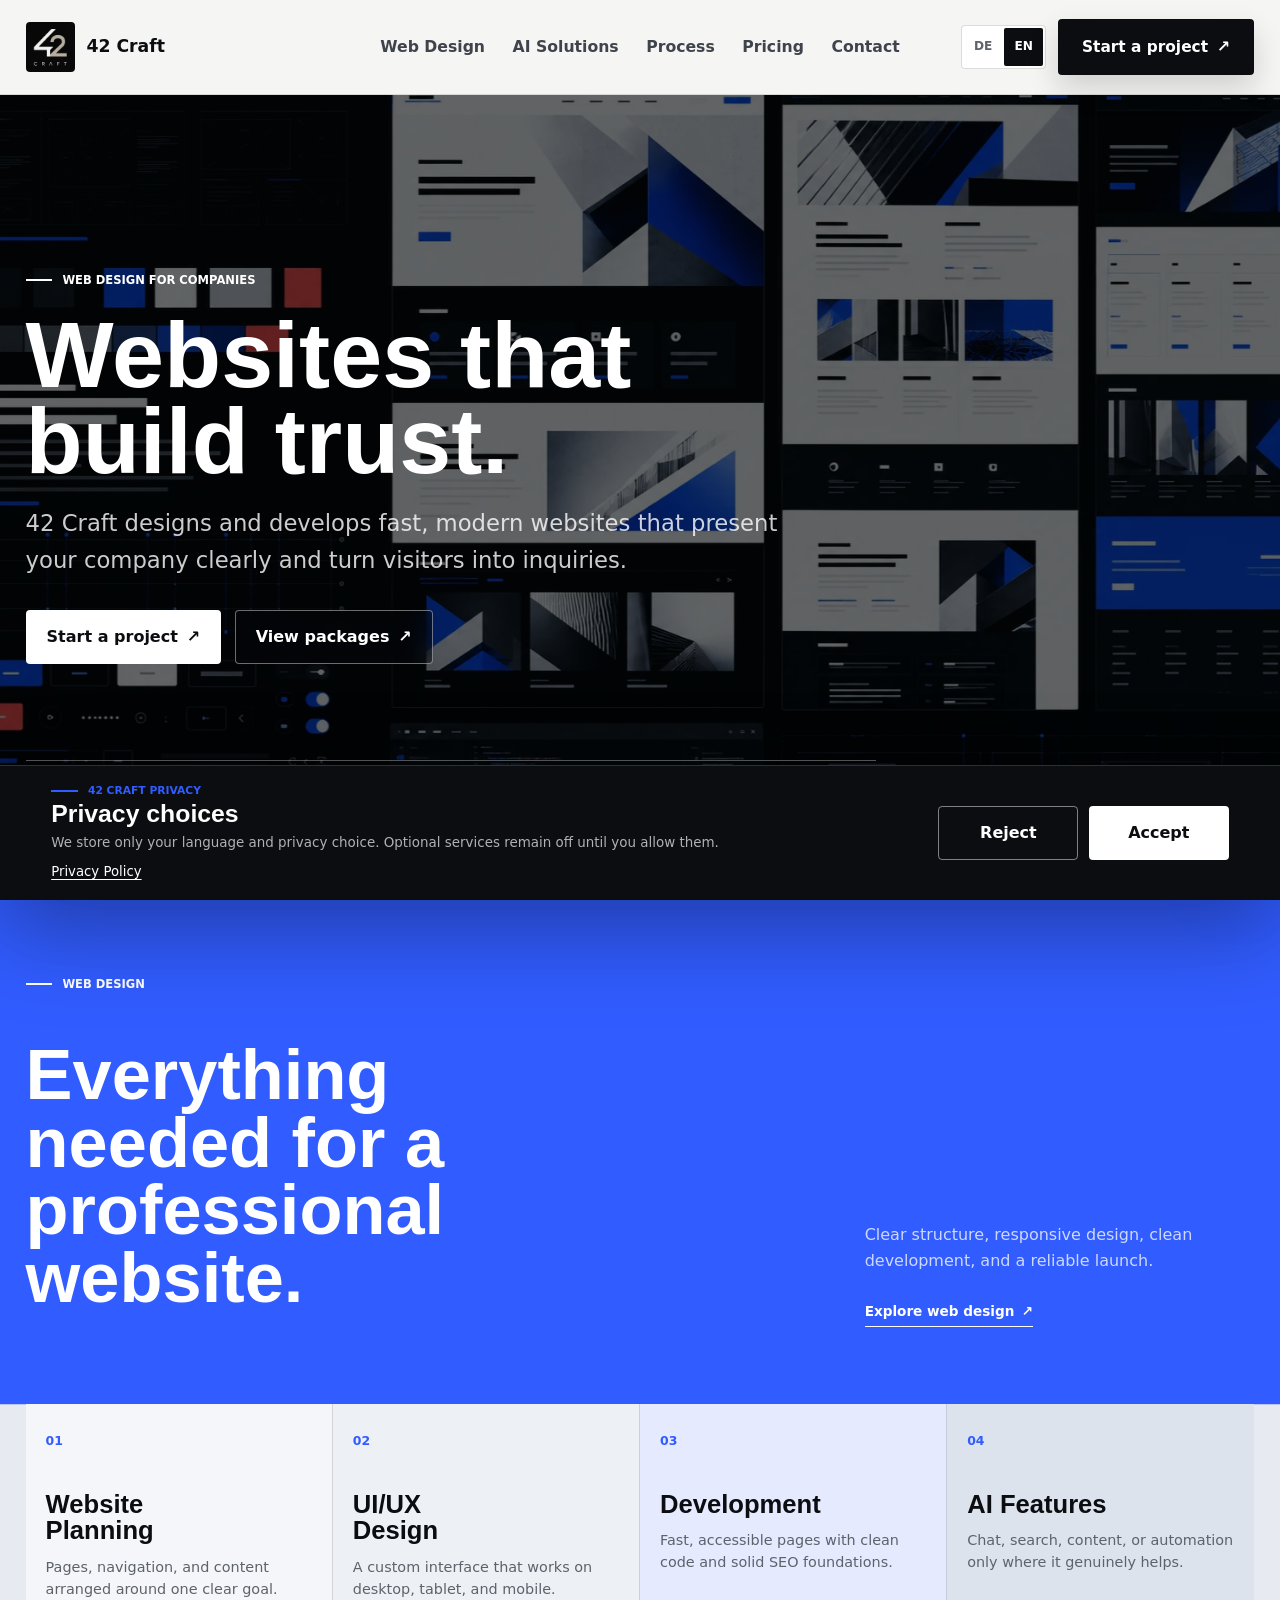
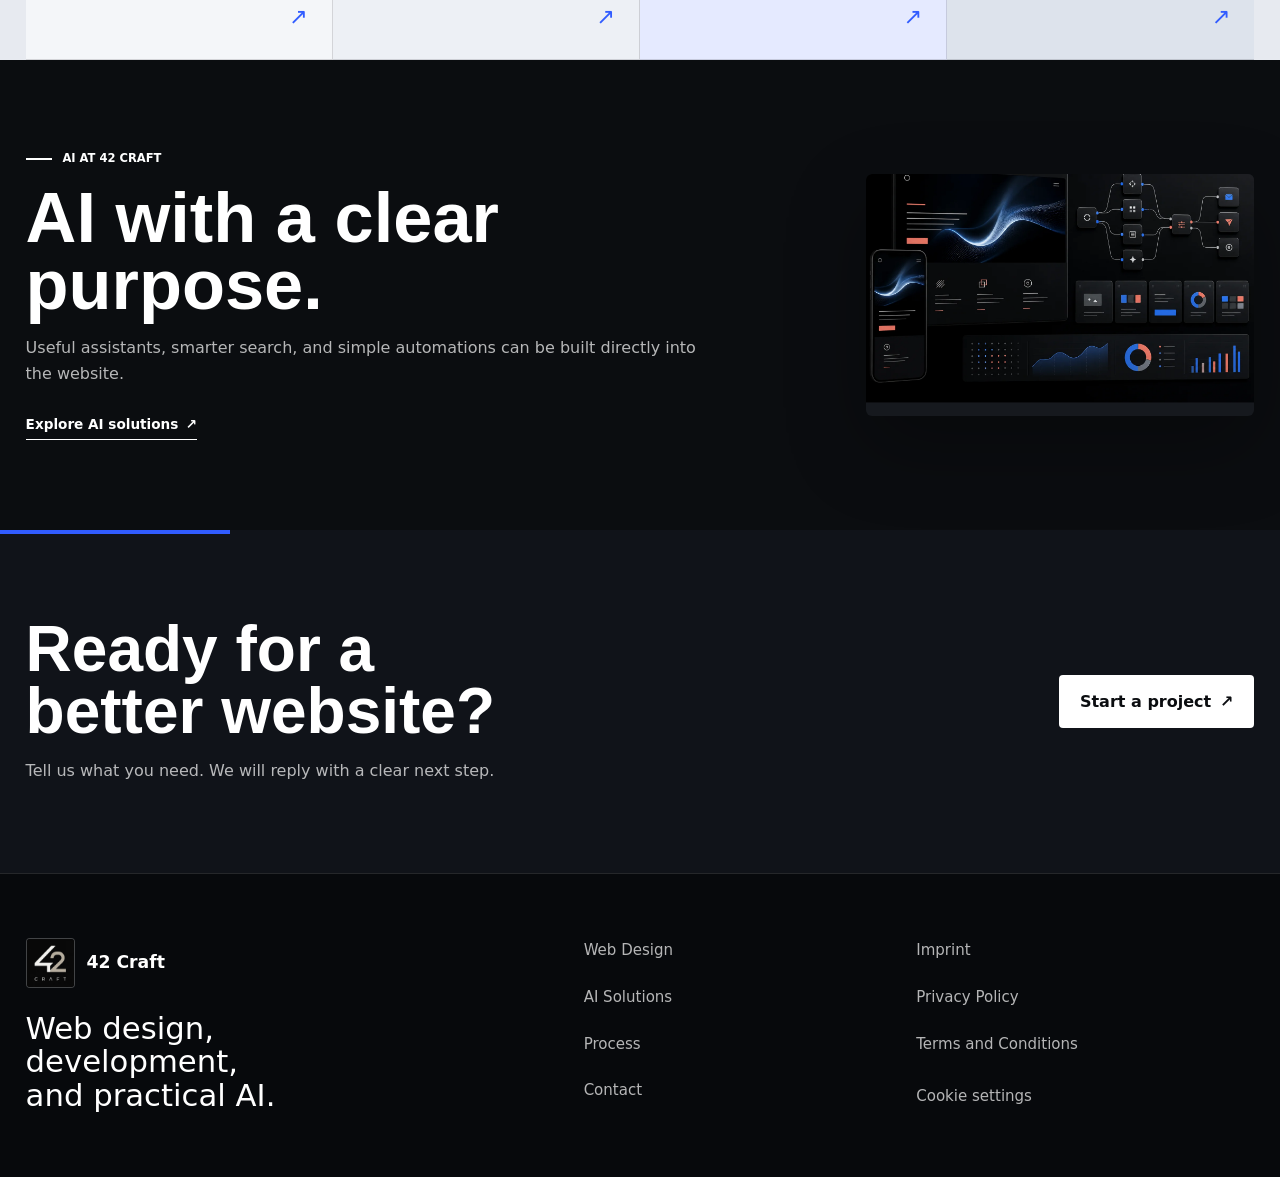
==== commit c931f1d1: "Refresh homepage assets" ====
--- a/index.html
+++ b/index.html
@@ -186,6 +186,6 @@
       </div>
     </footer>
 
-    <script src="script.js?v=16" defer></script>
+    <script src="script.js?v=17" defer></script>
   </body>
 </html>
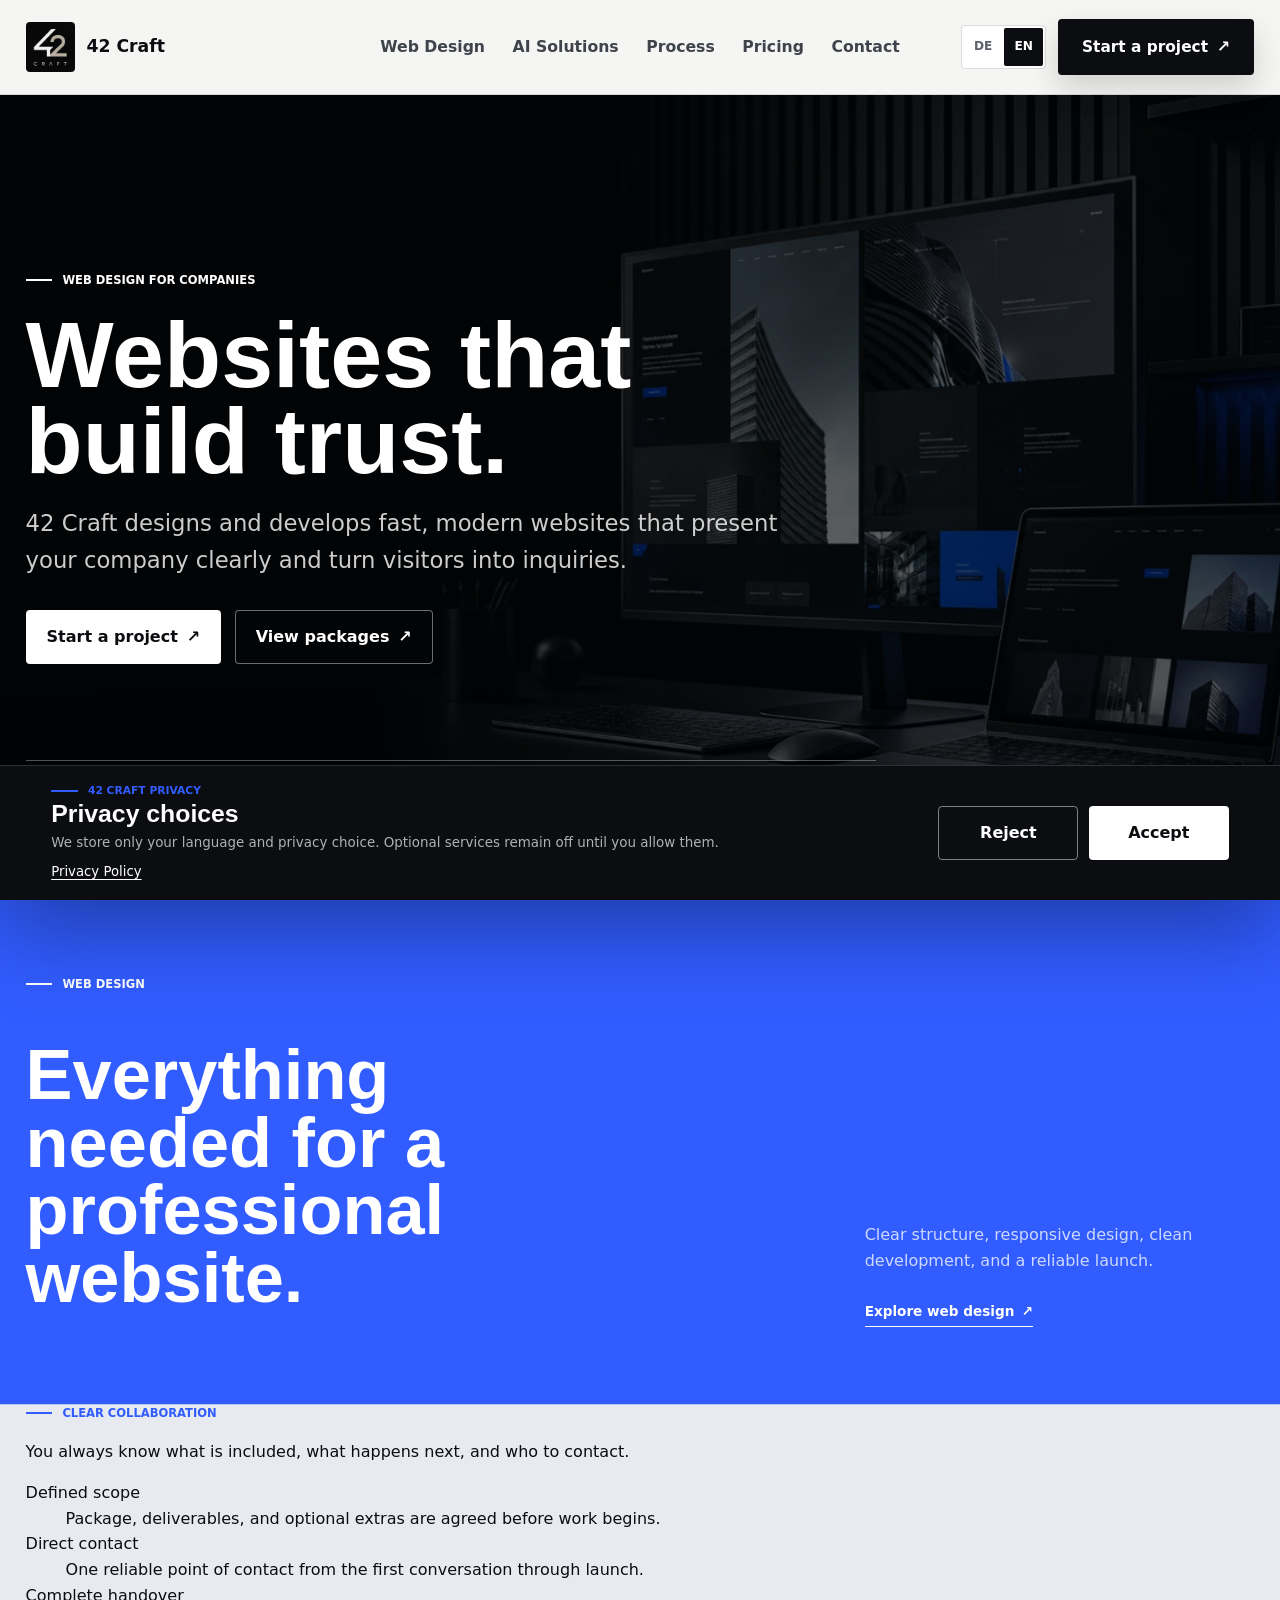
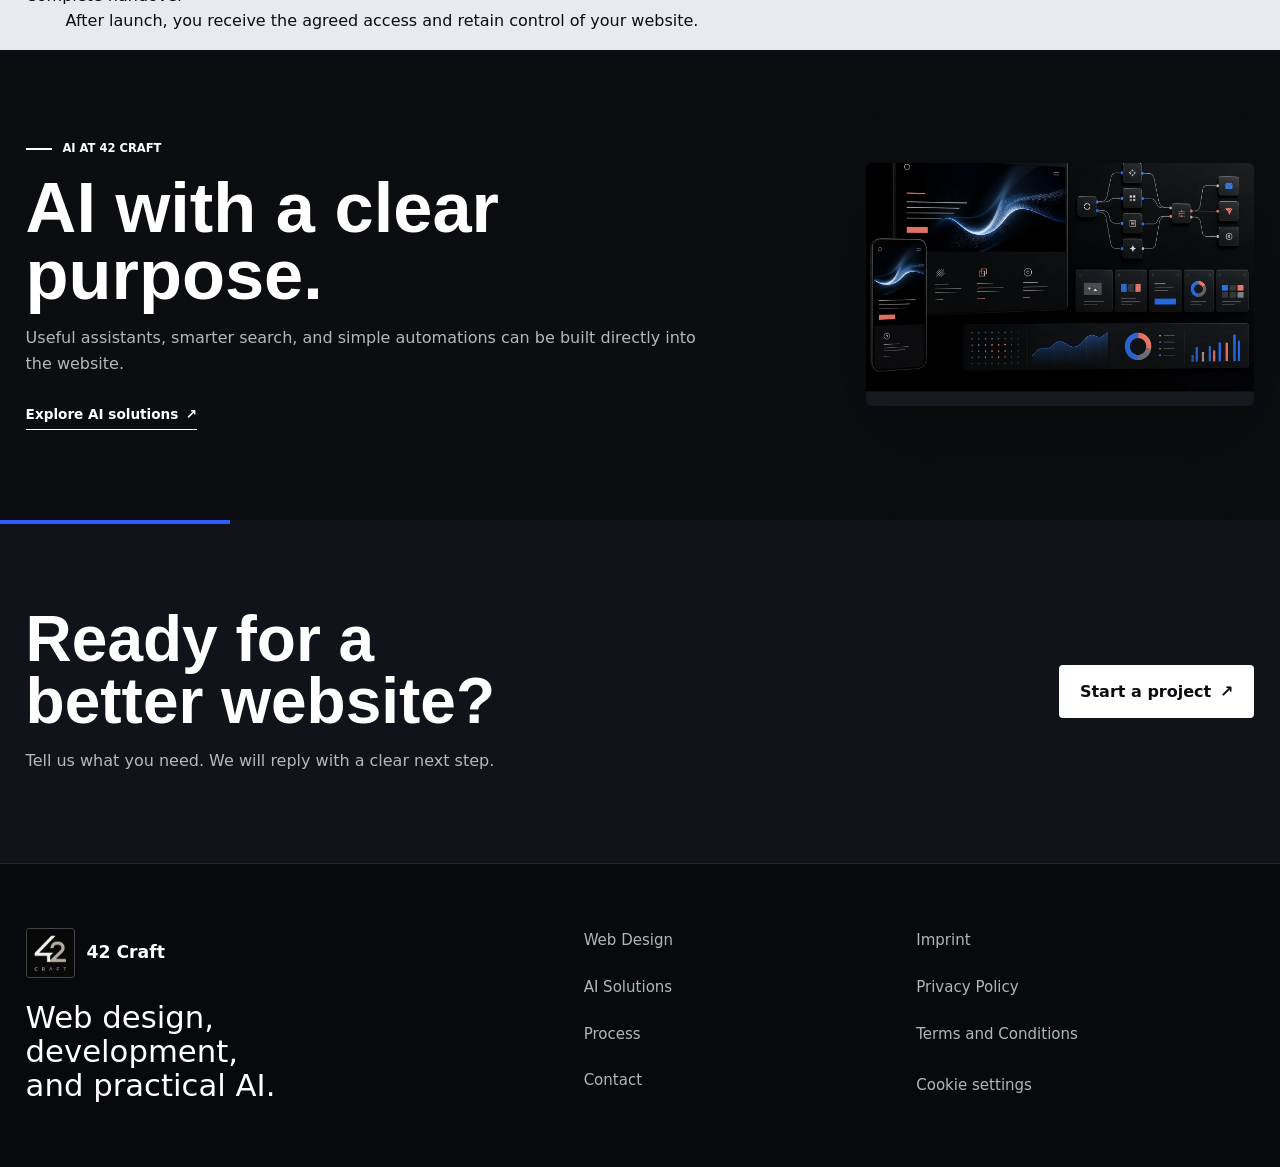
==== commit d95f01b6: "Update homepage hero and collaboration section" ====
--- a/index.html
+++ b/index.html
@@ -20,7 +20,7 @@
     <link rel="preload" href="assets/42-craft-logo.webp" as="image" type="image/webp" />
     <link rel="preload" href="styles.css" as="style" />
     <link rel="stylesheet" href="styles.css" />
-    <link rel="stylesheet" href="prestige.css?v=22" />
+    <link rel="stylesheet" href="prestige.css?v=24" />
 
     <script type="application/ld+json">
       {
@@ -81,7 +81,7 @@
     <main id="main">
       <section class="hero" id="home">
         <div class="hero-media" aria-hidden="true">
-          <img src="assets/webdesign-system-v2.webp" width="1536" height="1024" alt="" fetchpriority="high" />
+          <img src="assets/webdesign-studio-hero-v2.svg" width="1536" height="1024" alt="" fetchpriority="high" />
         </div>
         <div class="container hero-grid">
           <div class="hero-copy">
@@ -113,27 +113,25 @@
           </div>
         </div>
 
-        <div class="container service-grid">
-          <article class="service-card reveal">
-            <span class="icon" aria-hidden="true">01</span>
-            <h3>Website Planning</h3>
-            <p>Pages, navigation, and content arranged around one clear goal.</p>
-          </article>
-          <article class="service-card reveal">
-            <span class="icon" aria-hidden="true">02</span>
-            <h3>UI/UX Design</h3>
-            <p>A custom interface that works on desktop, tablet, and mobile.</p>
-          </article>
-          <article class="service-card reveal">
-            <span class="icon" aria-hidden="true">03</span>
-            <h3>Development</h3>
-            <p>Fast, accessible pages with clean code and solid SEO foundations.</p>
-          </article>
-          <article class="service-card reveal">
-            <span class="icon" aria-hidden="true">04</span>
-            <h3>AI Features</h3>
-            <p>Chat, search, content, or automation only where it genuinely helps.</p>
-          </article>
+        <div class="container collaboration-band reveal">
+          <div class="collaboration-intro">
+            <p class="eyebrow">Clear collaboration</p>
+            <p class="collaboration-lede">You always know what is included, what happens next, and who to contact.</p>
+          </div>
+          <dl class="collaboration-points">
+            <div>
+              <dt>Defined scope</dt>
+              <dd>Package, deliverables, and optional extras are agreed before work begins.</dd>
+            </div>
+            <div>
+              <dt>Direct contact</dt>
+              <dd>One reliable point of contact from the first conversation through launch.</dd>
+            </div>
+            <div>
+              <dt>Complete handover</dt>
+              <dd>After launch, you receive the agreed access and retain control of your website.</dd>
+            </div>
+          </dl>
         </div>
       </section>
 
@@ -186,6 +184,6 @@
       </div>
     </footer>
 
-    <script src="script.js?v=17" defer></script>
+    <script src="script.js?v=18" defer></script>
   </body>
 </html>
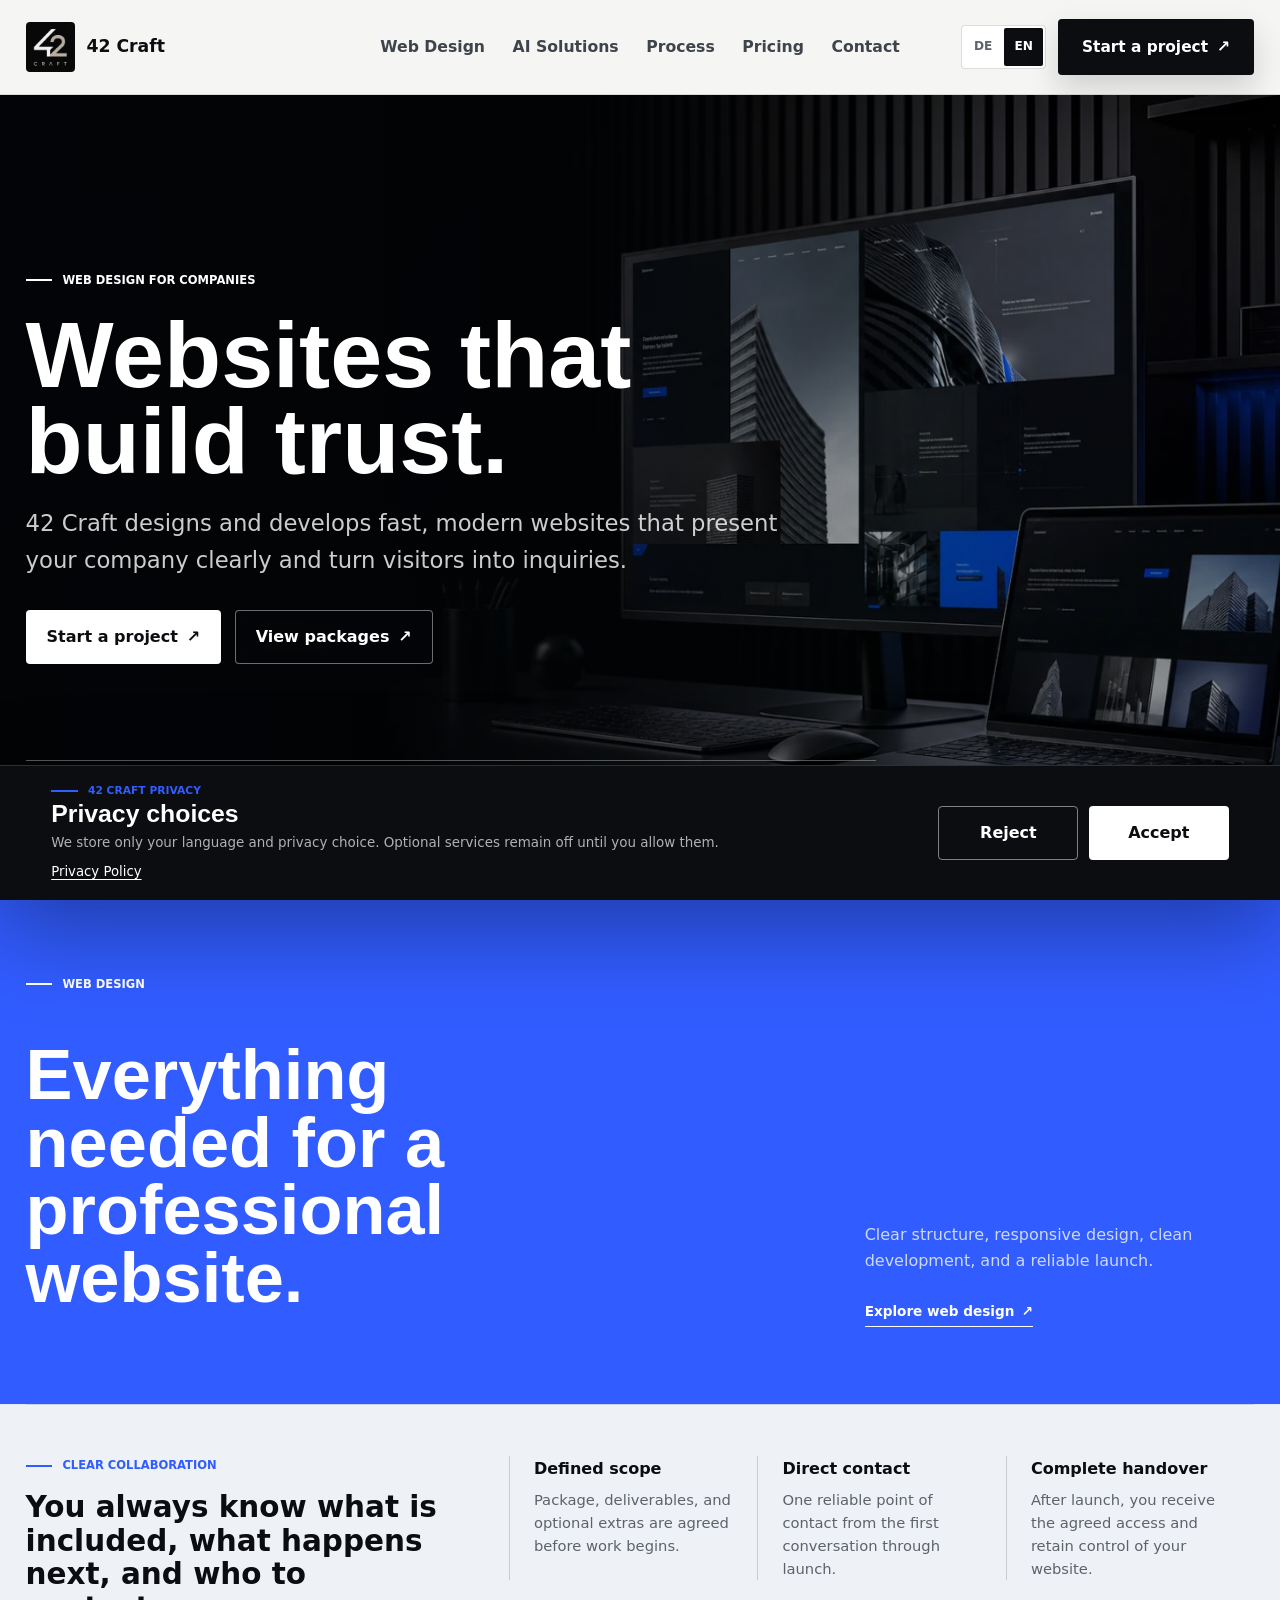
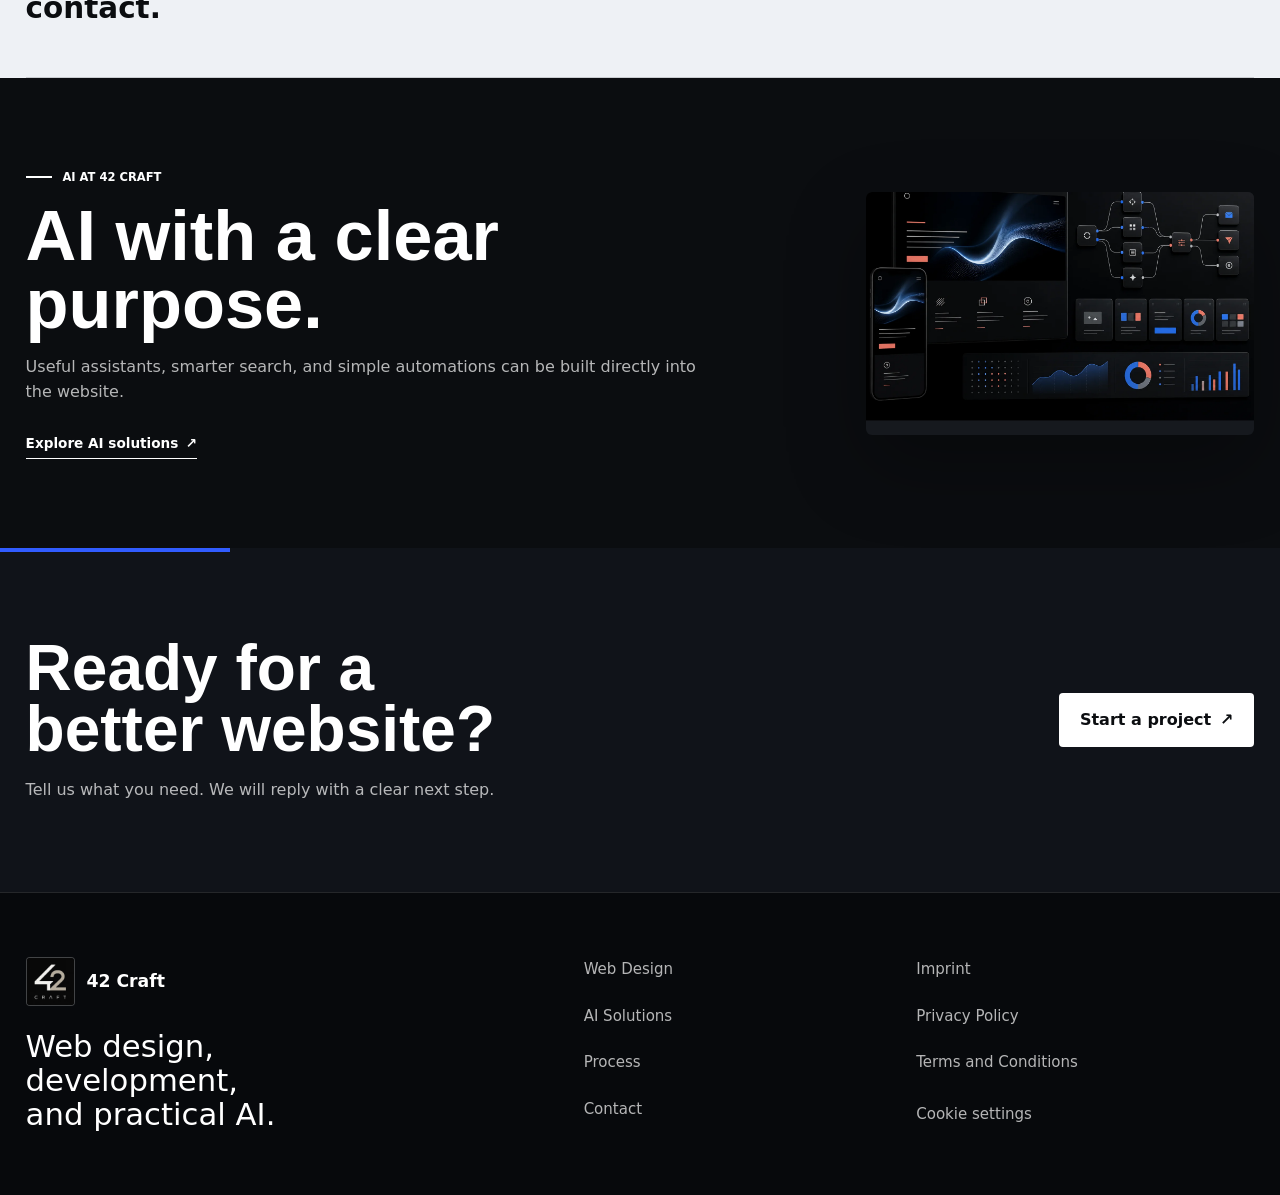
==== commit 0ccd007d: "Update index.htmlBump script cache for index.html" ====
--- a/index.html
+++ b/index.html
@@ -1,4 +1,4 @@
-<!doctype html>
+﻿<!doctype html>
 <html lang="en">
   <!-- Replace the html lang value with [LANGUAGE], for example "en" or "de". -->
   <head>
@@ -184,6 +184,6 @@
       </div>
     </footer>
 
-    <script src="script.js?v=18" defer></script>
+    <script src="script.js?v=29" defer></script>
   </body>
 </html>
--- a/prestige.css
+++ b/prestige.css
@@ -384,7 +384,9 @@
 
 .hero-media::after {
   z-index: 1;
-  background: rgba(3, 5, 8, 0.62);
+  background:
+    linear-gradient(90deg, rgba(3, 5, 8, 0.76) 0%, rgba(3, 5, 8, 0.52) 42%, rgba(3, 5, 8, 0.16) 78%),
+    linear-gradient(0deg, rgba(3, 5, 8, 0.28), rgba(3, 5, 8, 0.08));
   content: "";
 }
 
@@ -392,7 +394,7 @@
   width: 100%;
   height: 100%;
   object-fit: cover;
-  object-position: center;
+  object-position: center center;
   animation: hero-drift 18s var(--ease-premium) alternate infinite;
 }
 
@@ -1903,6 +1905,57 @@
   background: #eef1f5;
 }
 
+.collaboration-band {
+  display: grid;
+  gap: clamp(2rem, 5vw, 5rem);
+  border-top: 1px solid rgba(11, 13, 16, 0.16);
+  border-bottom: 1px solid rgba(11, 13, 16, 0.16);
+  padding-block: clamp(2rem, 4vw, 3.5rem);
+  background: #eef1f5;
+  box-shadow: 0 0 0 100vmax #eef1f5;
+  clip-path: inset(0 -100vmax);
+  color: var(--color-text);
+}
+
+.collaboration-intro {
+  max-width: 32rem;
+}
+
+.collaboration-intro .eyebrow {
+  margin-bottom: 1rem;
+  color: var(--color-primary) !important;
+}
+
+.collaboration-lede {
+  margin: 0;
+  font-size: clamp(1.35rem, 2.3vw, 2.15rem);
+  font-weight: 720;
+  line-height: 1.15;
+}
+
+.collaboration-points {
+  display: grid;
+  margin: 0;
+}
+
+.collaboration-points div {
+  border-top: 1px solid rgba(11, 13, 16, 0.16);
+  padding-block: 1.25rem;
+}
+
+.collaboration-points dt {
+  margin-bottom: 0.45rem;
+  font-size: 1rem;
+  font-weight: 800;
+}
+
+.collaboration-points dd {
+  margin: 0;
+  color: var(--color-muted);
+  font-size: 0.92rem;
+  line-height: 1.55;
+}
+
 .section-intro {
   max-width: 34rem;
   align-self: end;
@@ -2116,7 +2169,9 @@
   }
 
   .hero-media::after {
-    background: rgba(3, 5, 8, 0.72);
+    background:
+      linear-gradient(90deg, rgba(3, 5, 8, 0.78), rgba(3, 5, 8, 0.46)),
+      linear-gradient(0deg, rgba(3, 5, 8, 0.34), rgba(3, 5, 8, 0.14));
   }
 
   .hero-actions .button {
@@ -2343,6 +2398,21 @@
 }
 
 @media (min-width: 980px) {
+  .collaboration-band {
+    grid-template-columns: minmax(0, 0.9fr) minmax(0, 1.6fr);
+    align-items: start;
+  }
+
+  .collaboration-points {
+    grid-template-columns: repeat(3, minmax(0, 1fr));
+  }
+
+  .collaboration-points div {
+    border-top: 0;
+    border-left: 1px solid rgba(11, 13, 16, 0.16);
+    padding: 0 1.5rem;
+  }
+
   .service-grid,
   .process-grid {
     grid-template-columns: repeat(4, minmax(0, 1fr));
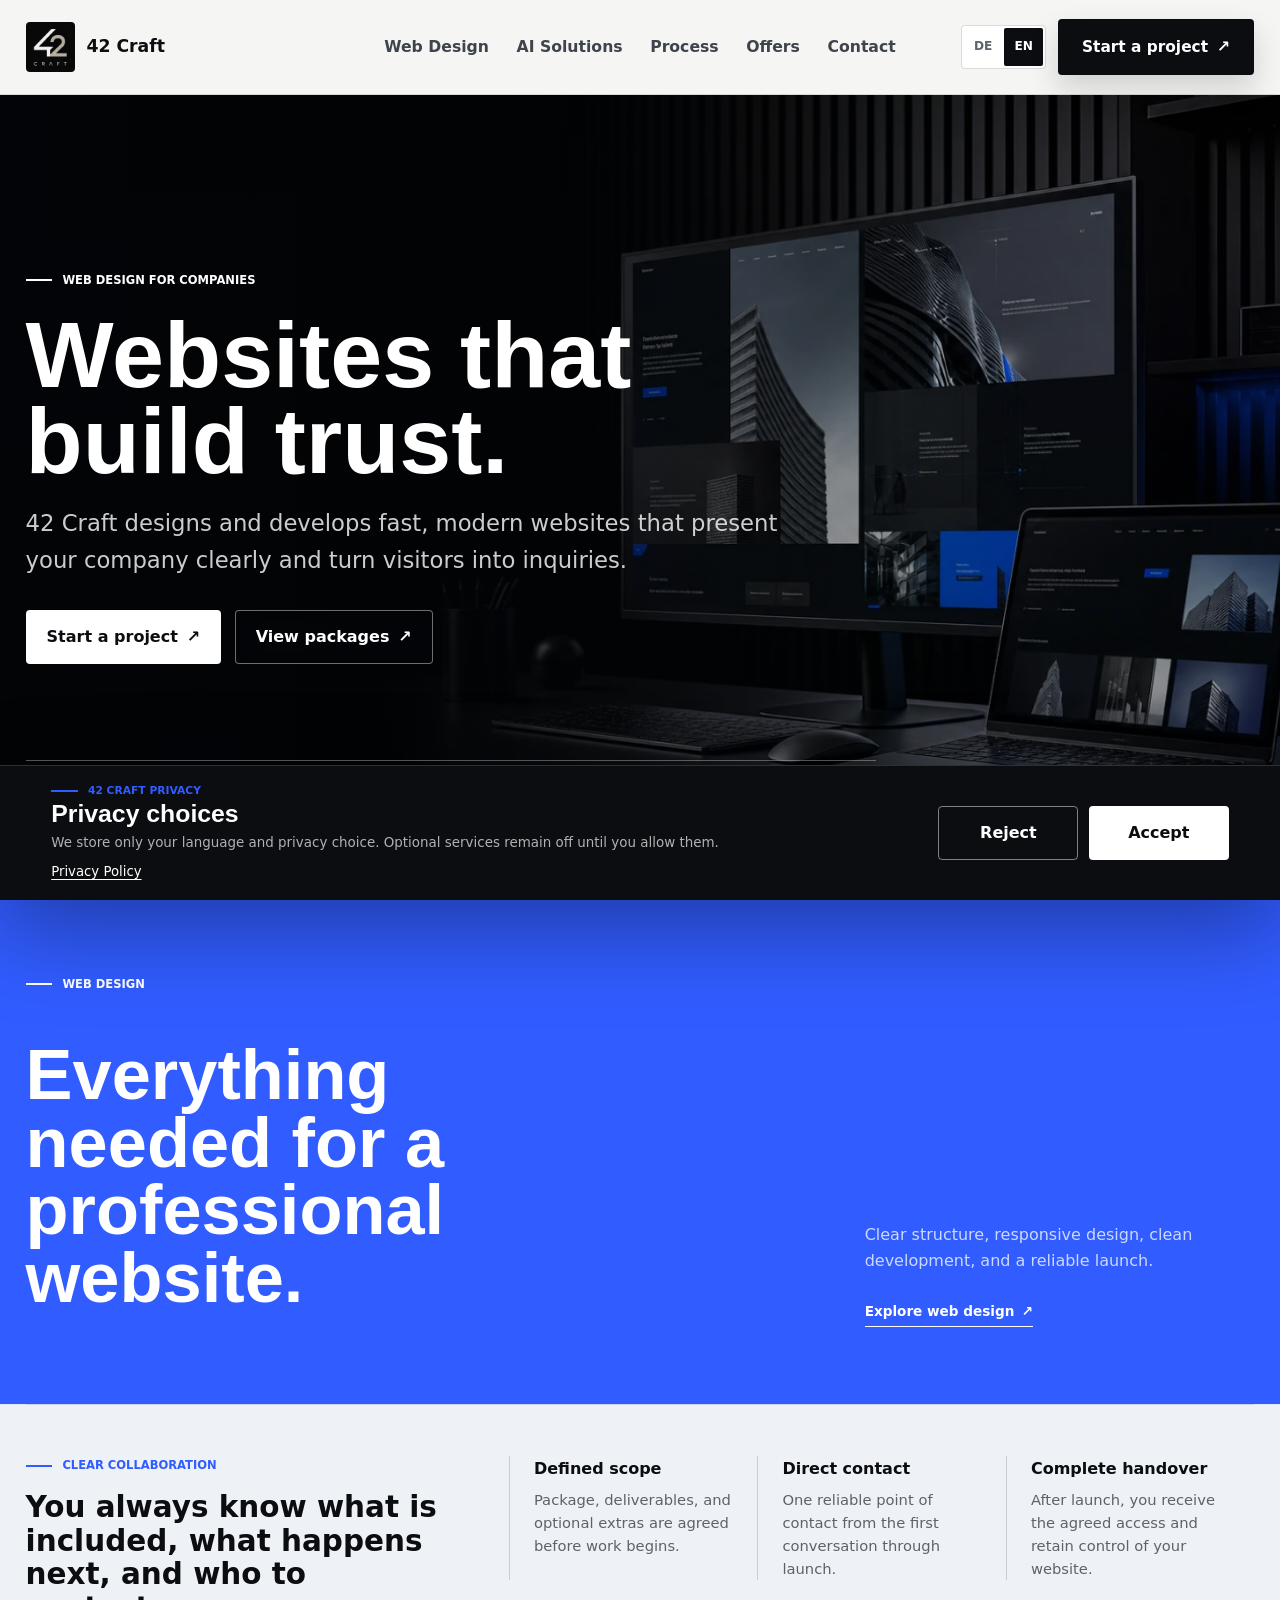
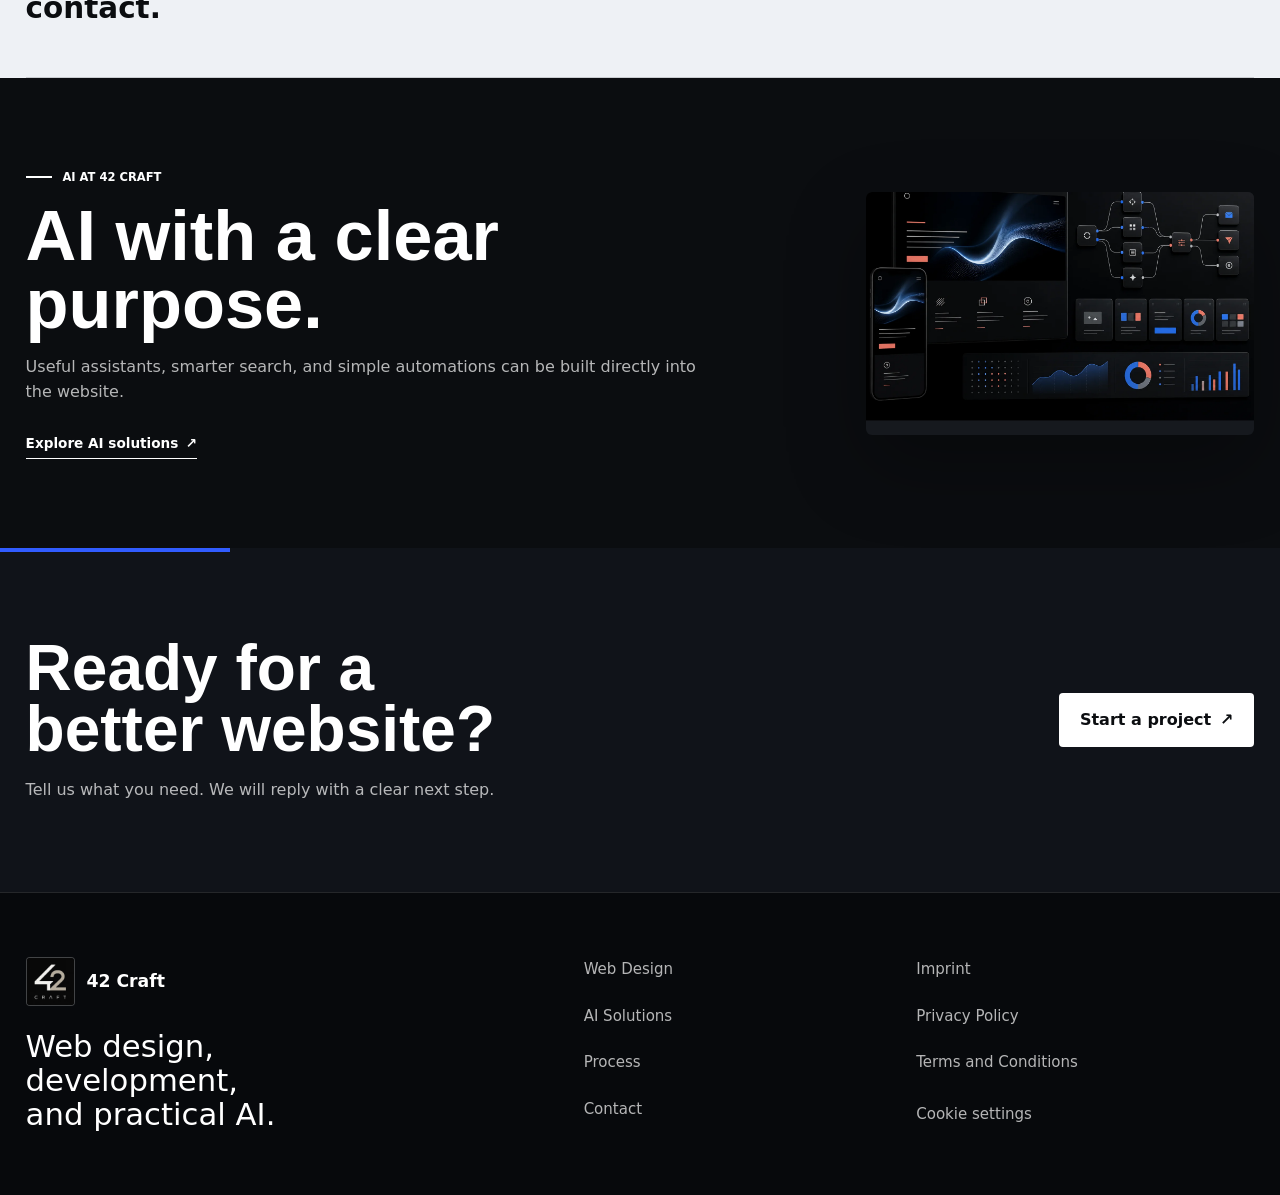
==== commit 9e2ed811: "Update index.htmlRename pricing nav to offers in index.html" ====
--- a/index.html
+++ b/index.html
@@ -66,7 +66,7 @@
           <a href="services.html">Web Design</a>
           <a href="work.html">AI Solutions</a>
           <a href="process.html">Process</a>
-          <a href="pricing.html">Pricing</a>
+          <a href="pricing.html">Offers</a>
           <a href="contact.html">Contact</a>
         </div>
 
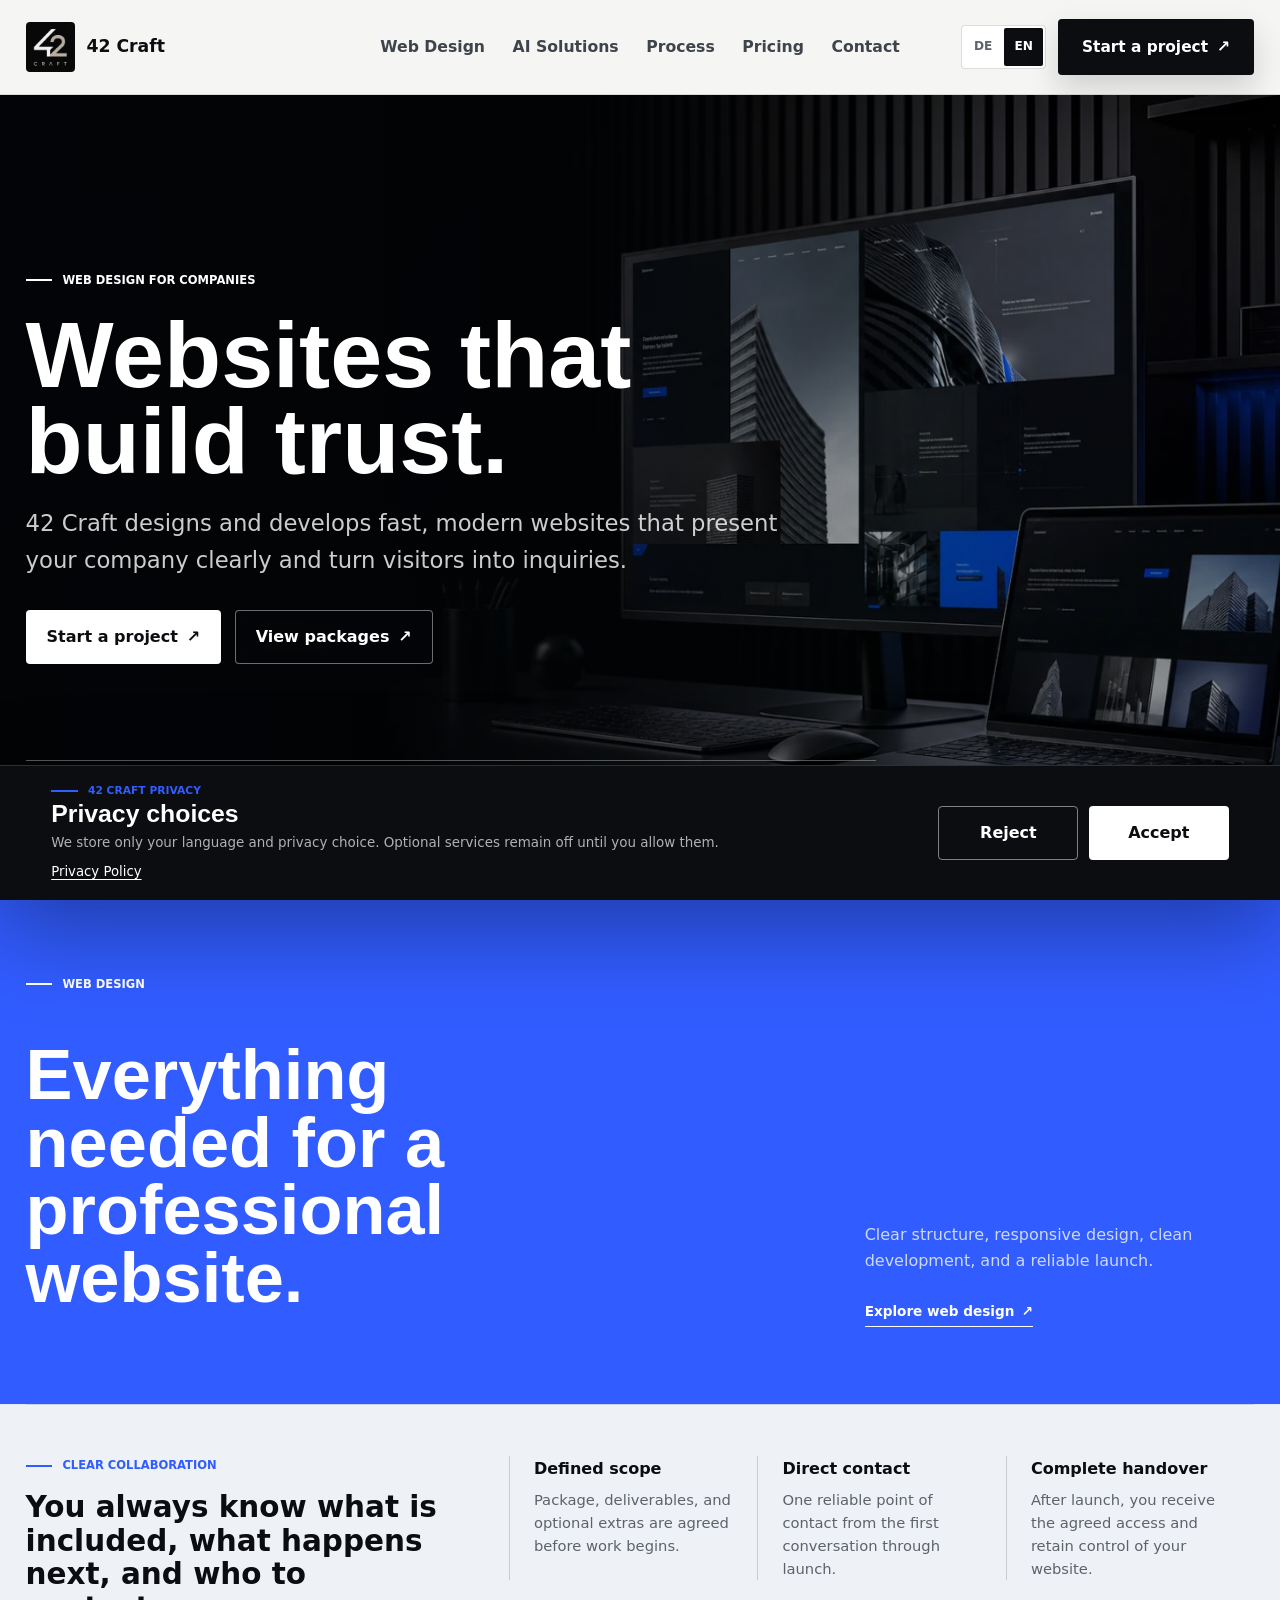
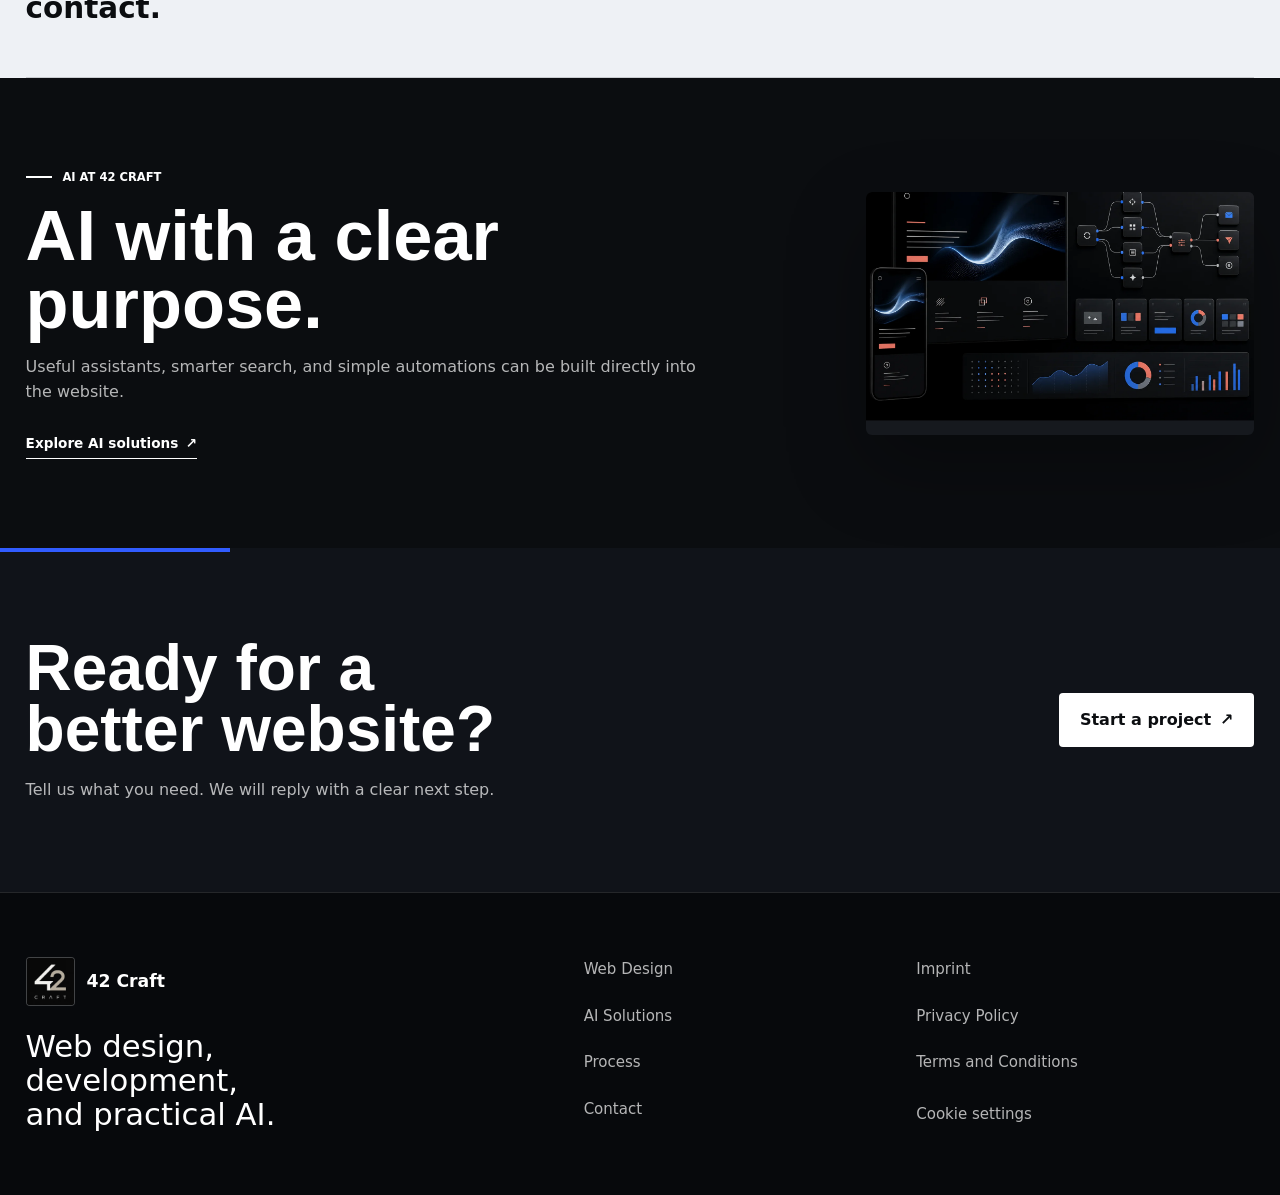
==== commit 355cc32a: "Update index.htmlRepair pricing encoding in index.html" ====
--- a/index.html
+++ b/index.html
@@ -66,7 +66,7 @@
           <a href="services.html">Web Design</a>
           <a href="work.html">AI Solutions</a>
           <a href="process.html">Process</a>
-          <a href="pricing.html">Offers</a>
+          <a href="pricing.html">Pricing</a>
           <a href="contact.html">Contact</a>
         </div>
 
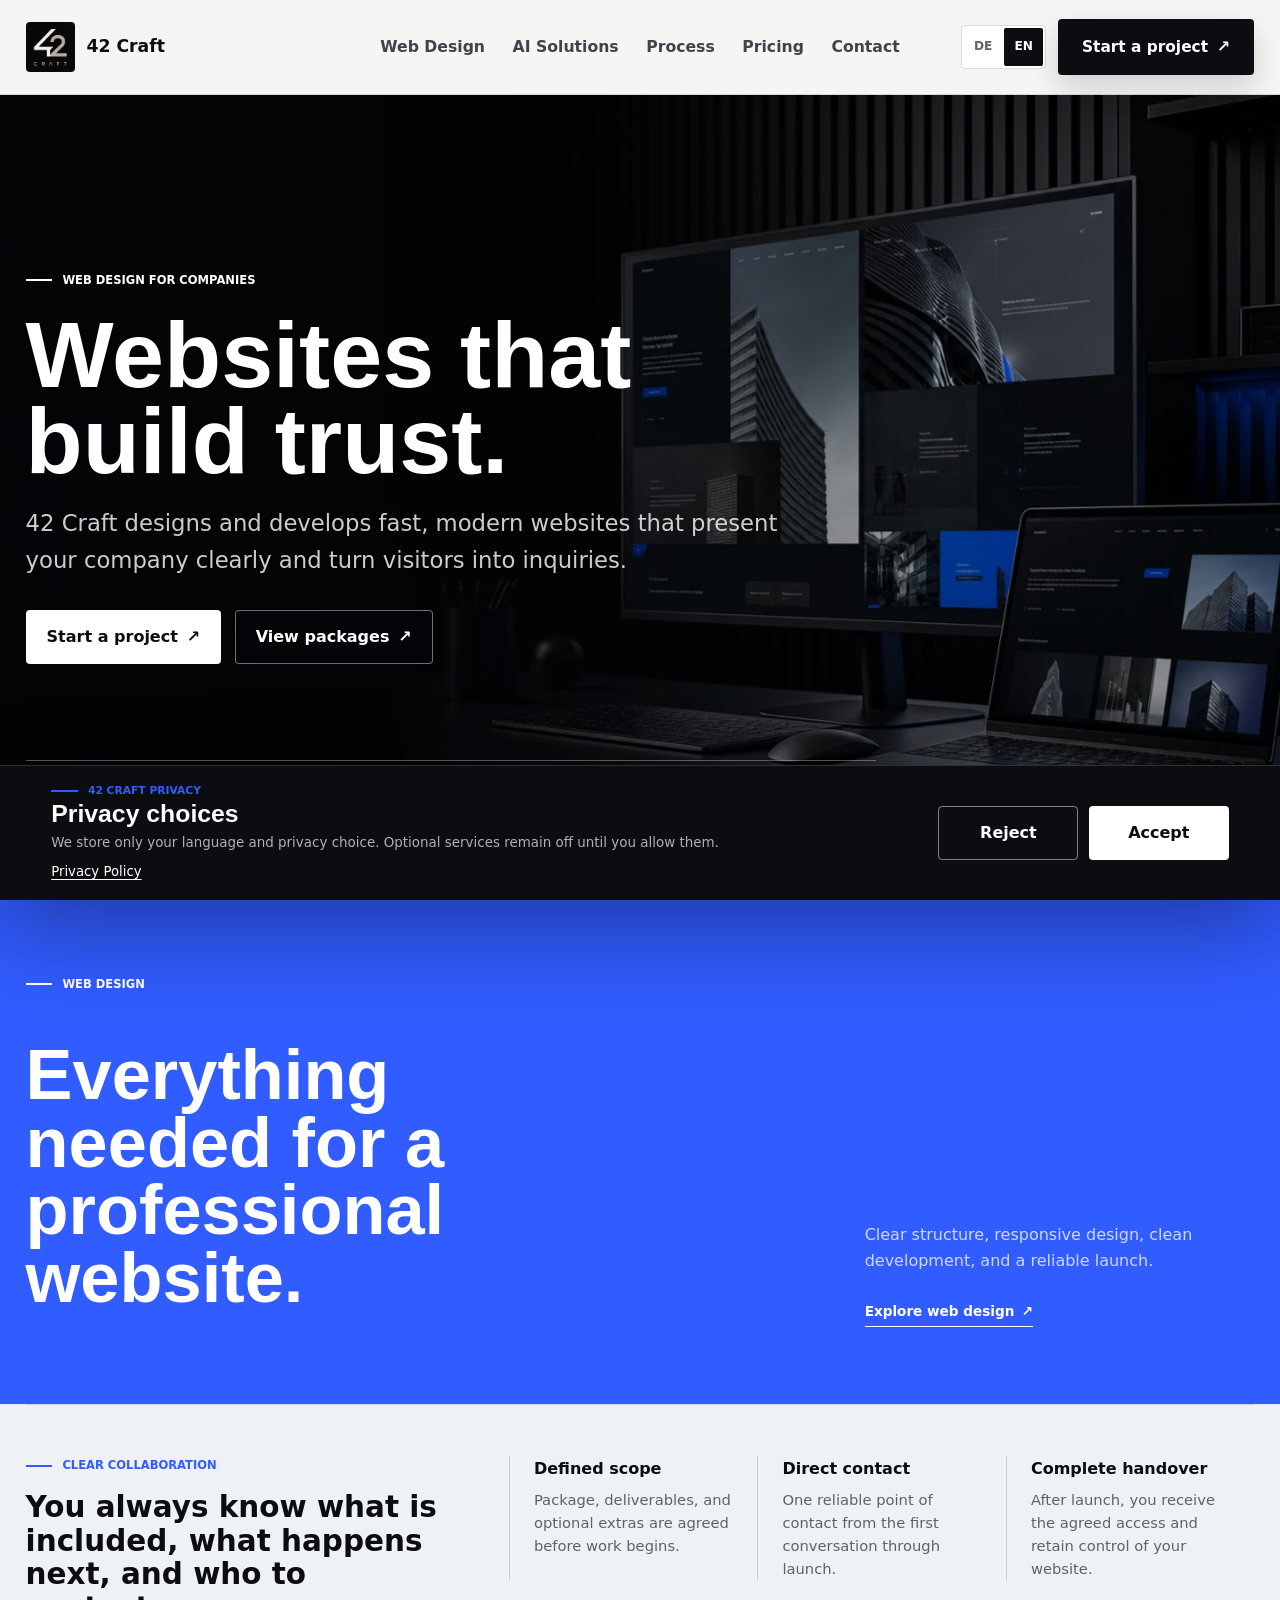
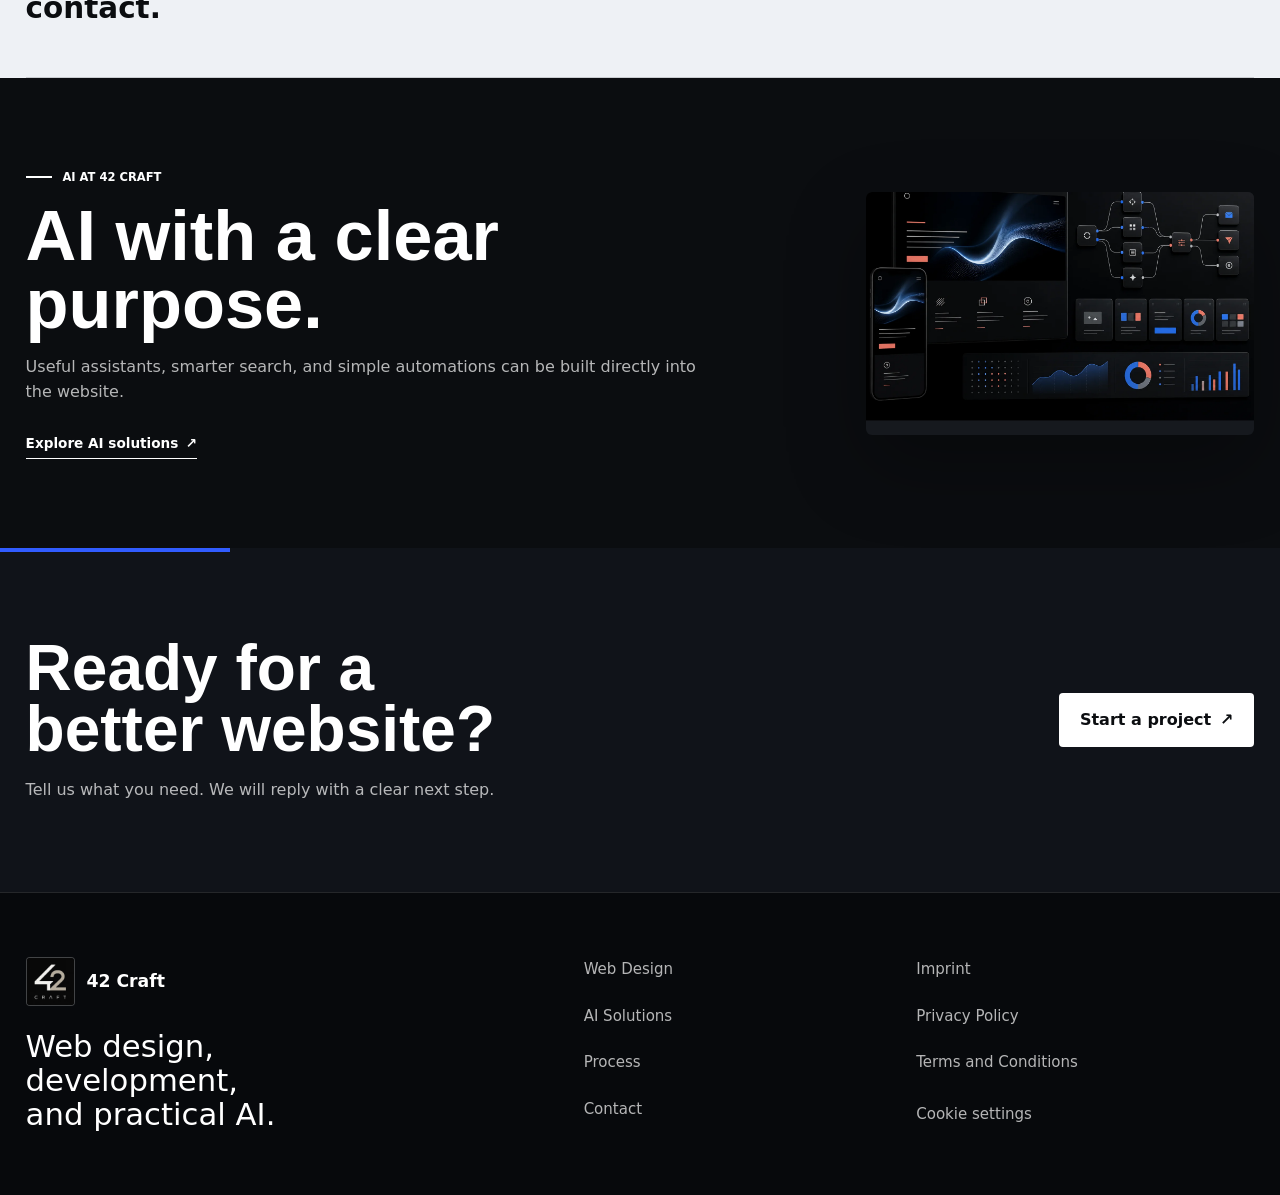
==== commit 6b40fd4f: "Update index.htmlAdd supplied contact data to index.html" ====
--- a/index.html
+++ b/index.html
@@ -29,7 +29,7 @@
         "name": "42 Craft",
         "description": "Premium websites and practical AI systems for ambitious brands.",
         "url": "[WEBSITE_URL]",
-        "telephone": "[PHONE_NUMBER]",
+        "telephone": "+49 1522 4758271",
         "email": "[EMAIL]",
         "areaServed": "Germany",
         "audience": {
@@ -184,6 +184,6 @@
       </div>
     </footer>
 
-    <script src="script.js?v=29" defer></script>
+    <script src="script.js?v=30" defer></script>
   </body>
 </html>
